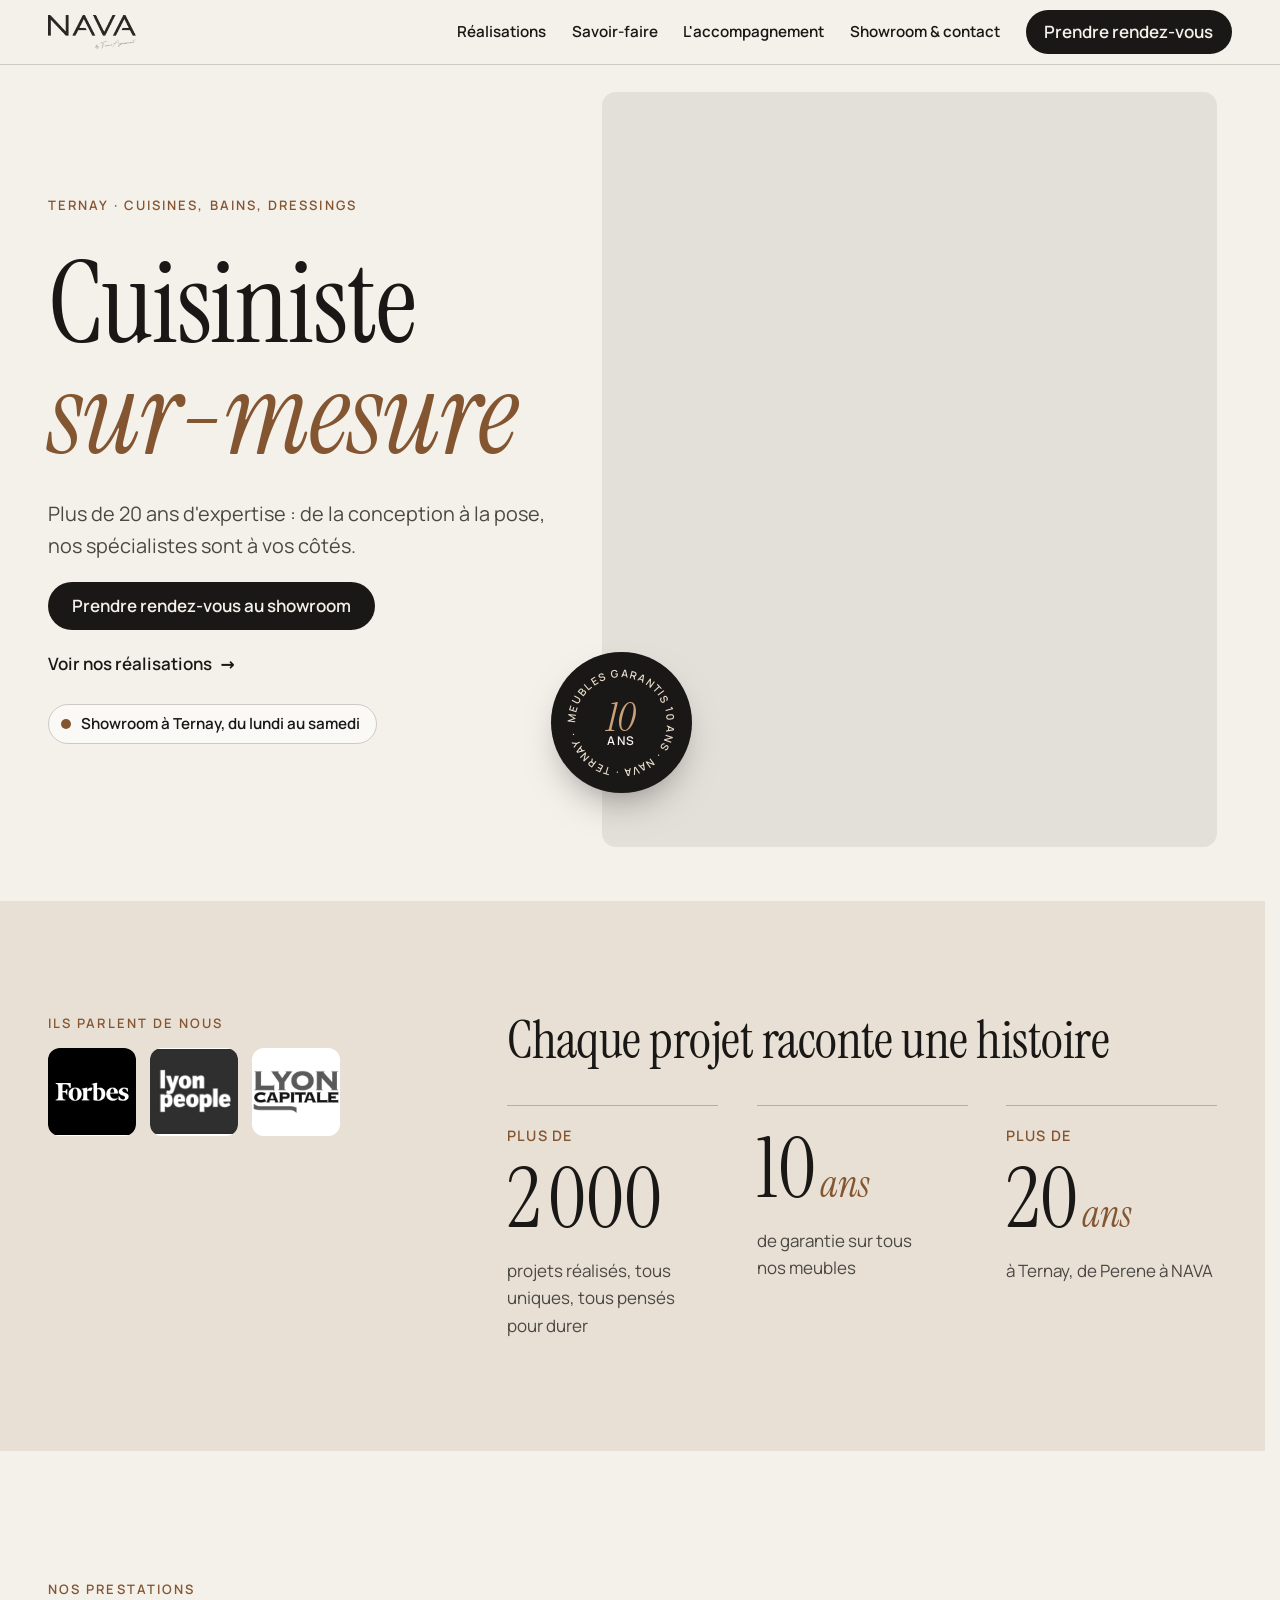
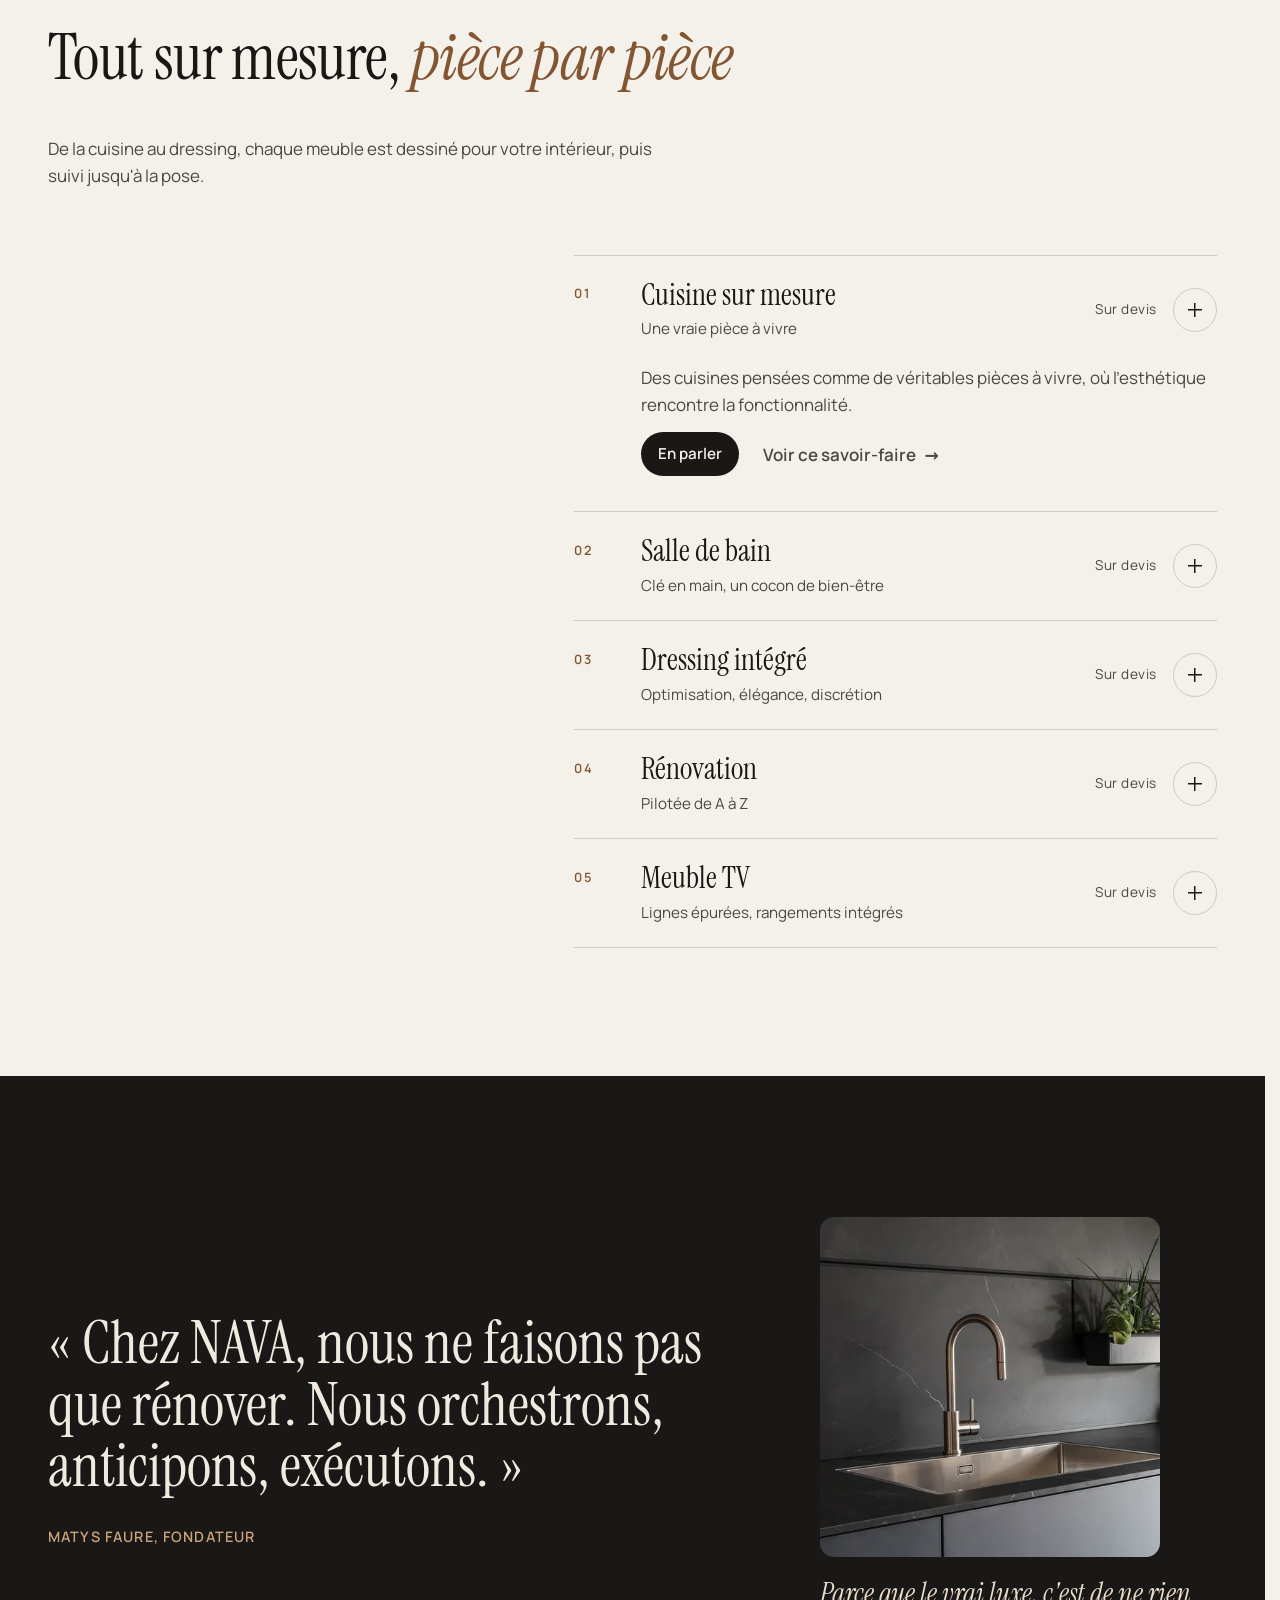
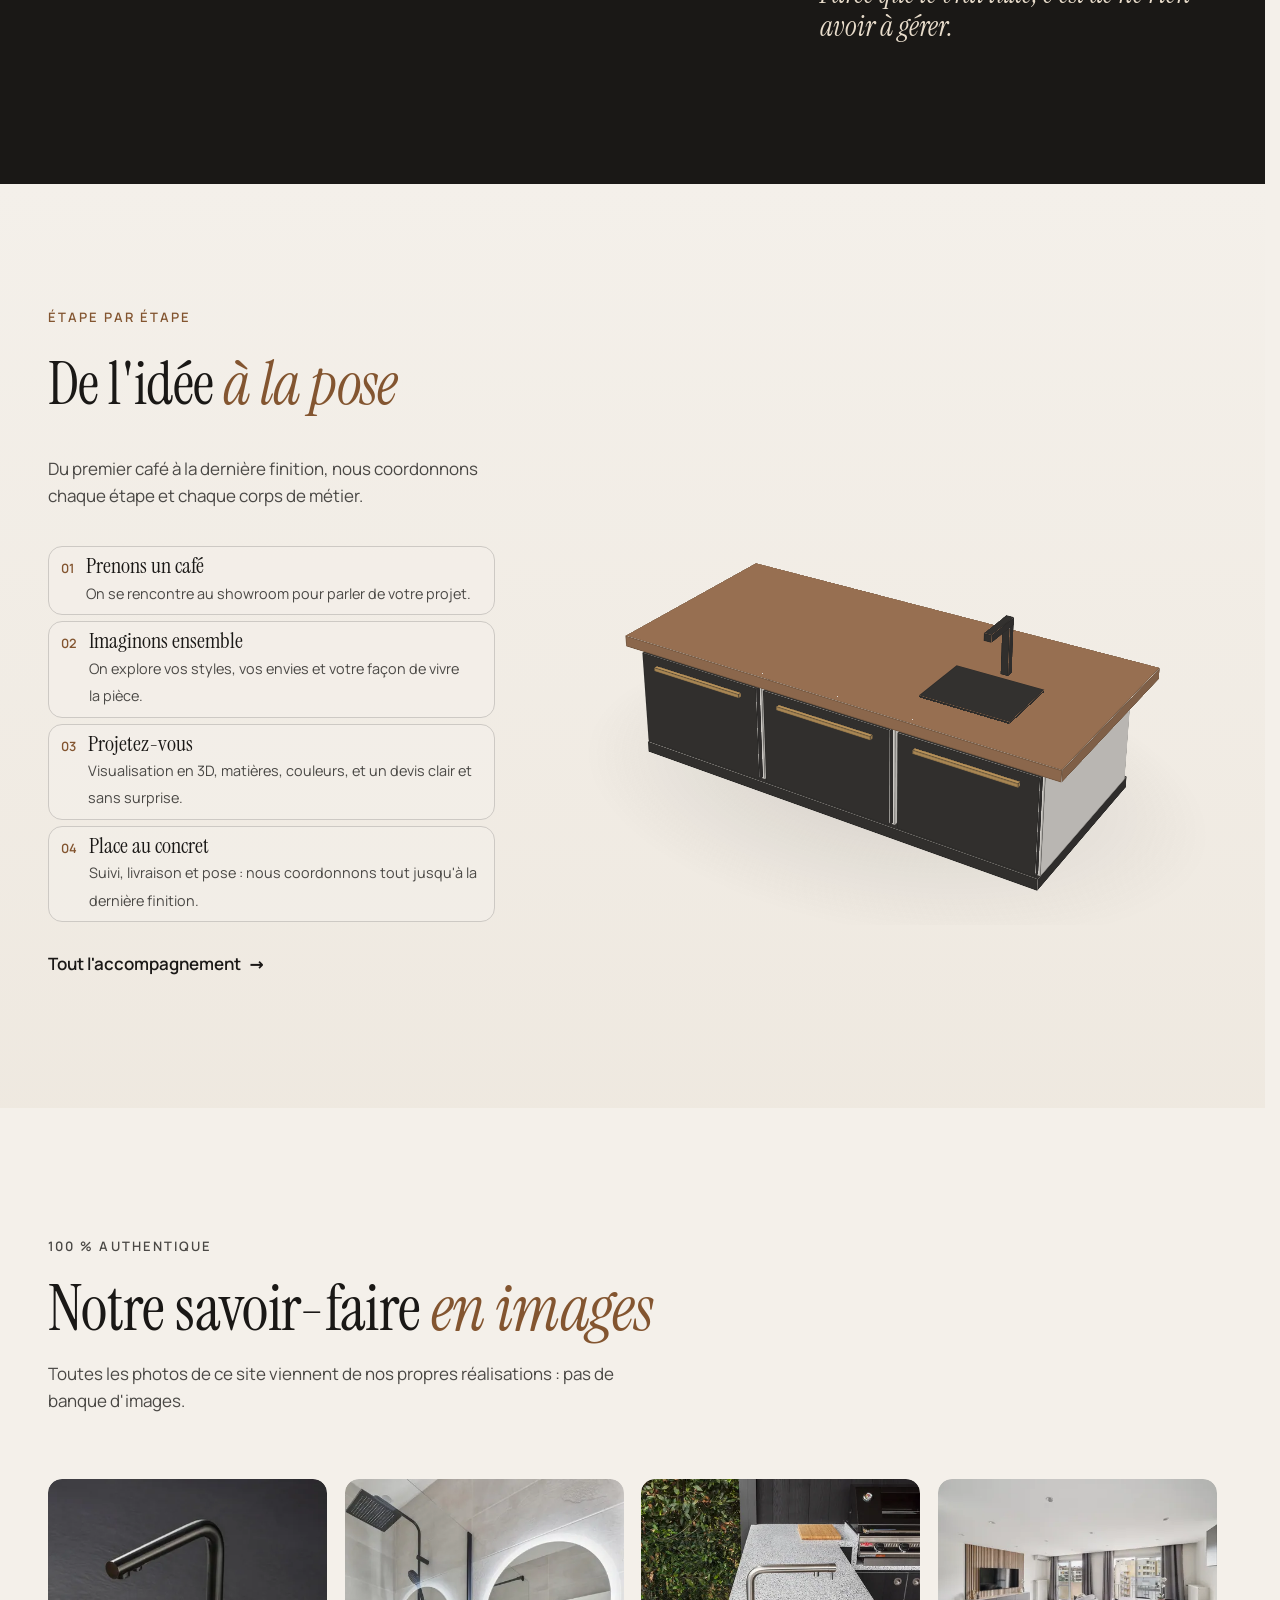
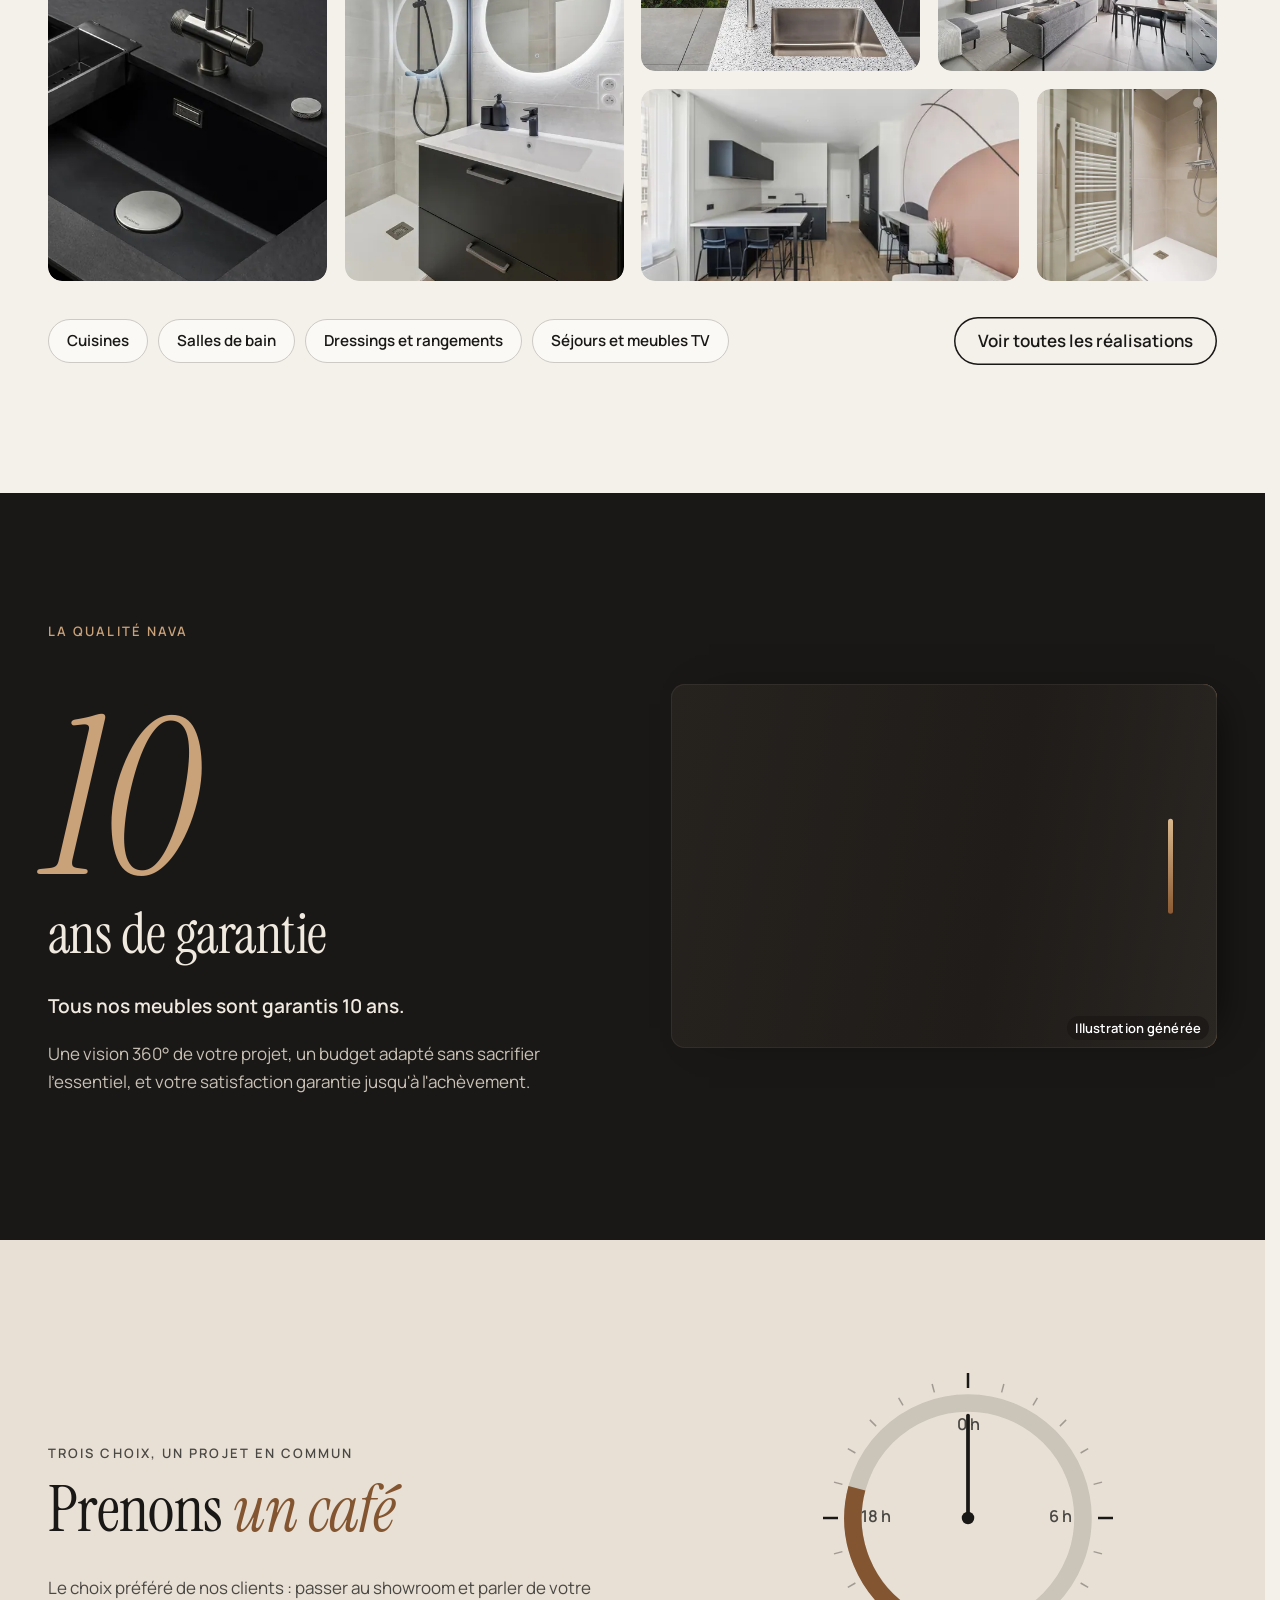
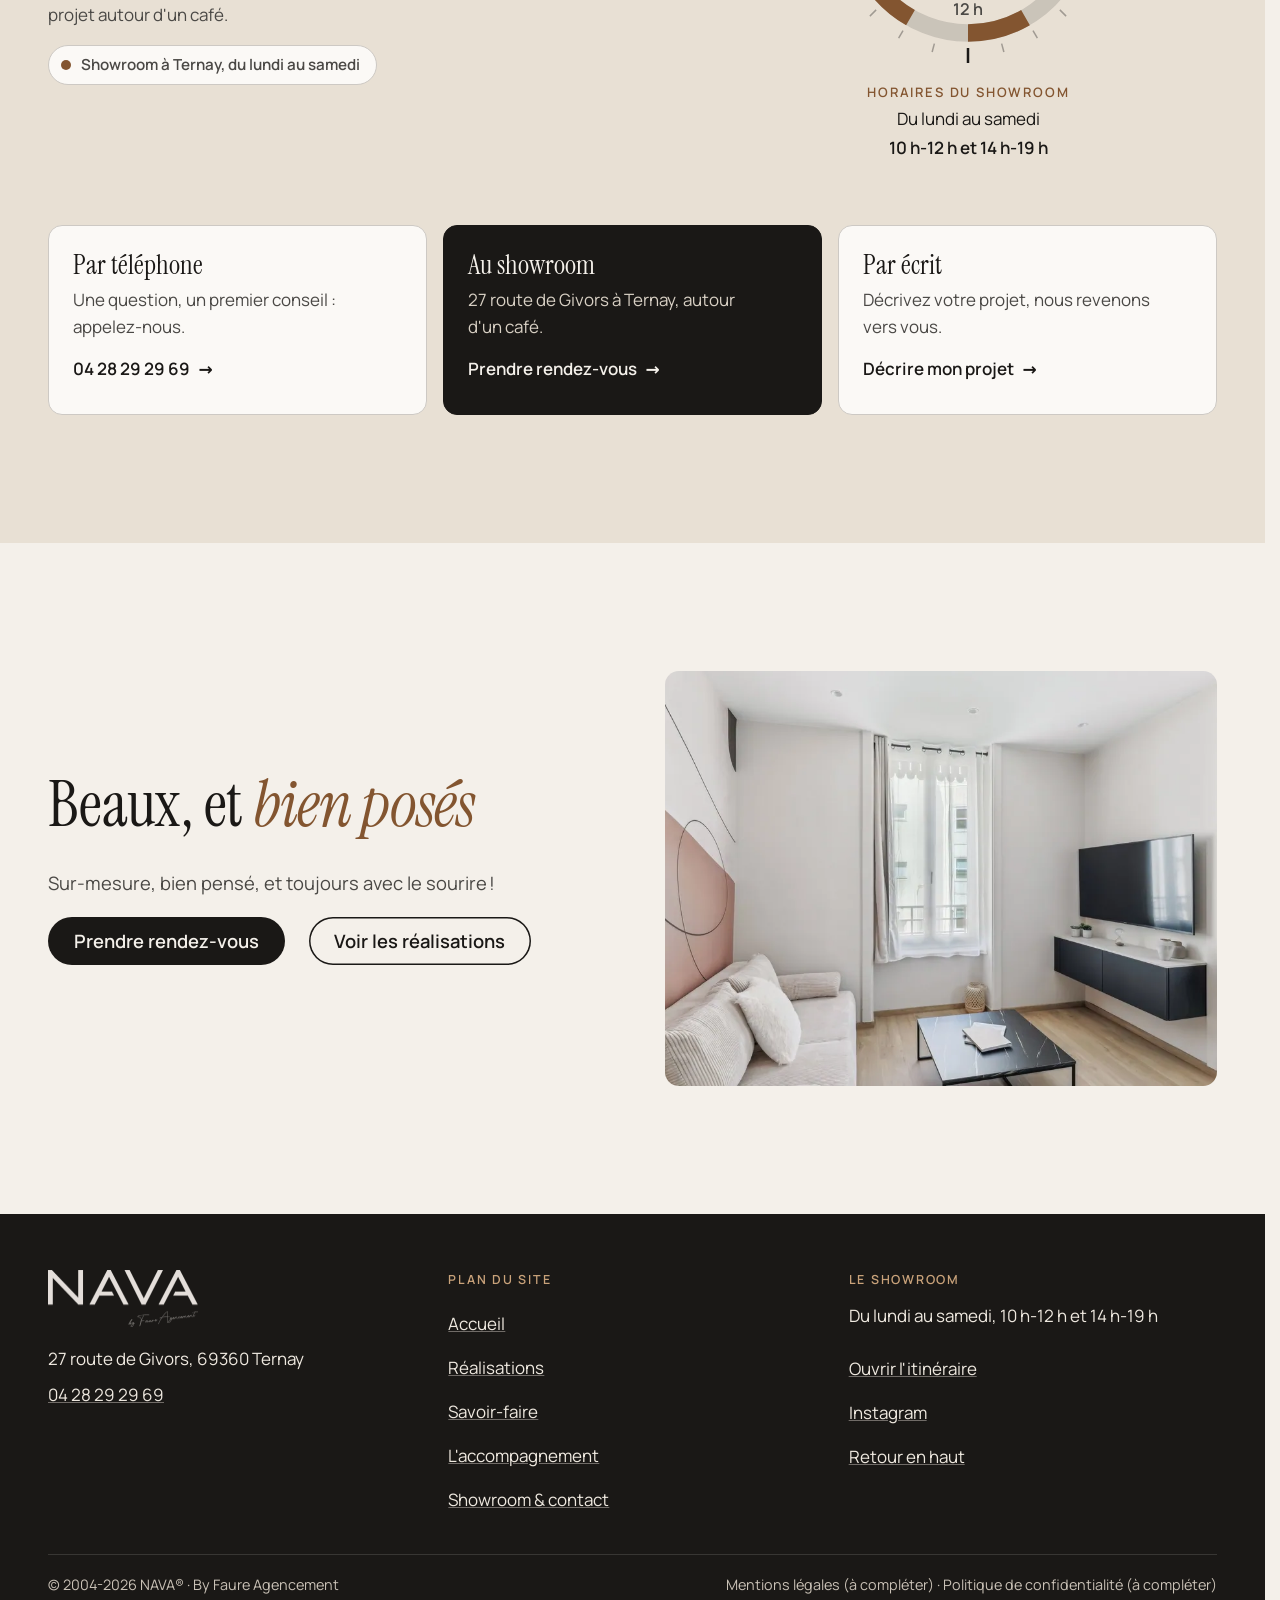
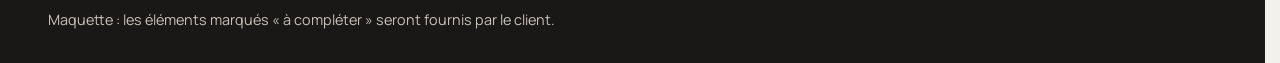
==== index.html @ 79872bce "Maquette NAVA v1" ====
<!doctype html>
<html lang="fr" data-v="1">
<head>
<meta charset="utf-8">
<meta name="viewport" content="width=device-width, initial-scale=1, viewport-fit=cover">
<title>NAVA, cuisiniste sur-mesure à Ternay · By Faure Agencement</title>
<meta name="description" content="Cuisines, salles de bain, dressings, rénovation et meubles TV sur mesure à Ternay, de la conception à la pose. Meubles garantis 10 ans.">
<meta name="robots" content="noindex, nofollow">
<link rel="canonical" href="https://nava-maquette.vercel.app/">
<style>:root{--fond:#F4F0EA;--texte:#1A1816;--voile-fond:#1A1816;--ouverture-fond:#ECE5DA;--menu-fond:#F4F0EA}:root { --entete-h: 72px; --barres-h: 0px; } html { background: var(--fond); color: var(--texte); scrollbar-gutter: stable; } body { margin: 0; background: var(--fond); } html.js:not(.secours):not([data-arrivee="retour"]) [data-anime] { opacity: 0; } html.js:not(.secours):not([data-arrivee="retour"]) [data-anime].vu { opacity: 1; } [data-voile] { position: fixed; inset: 0; z-index: 900; background: var(--voile-fond); transform: translateY(100%); visibility: hidden; pointer-events: none; } html[data-arrivee="voile"]:not(.voile-leve):not(.secours) [data-voile] { transform: none; visibility: visible; } html.secours [data-voile] { visibility: hidden !important; } .ouverture-panneau { position: fixed; inset: 0; z-index: 850; display: none; place-content: center; justify-items: center; background: var(--ouverture-fond, var(--voile-fond)); color: var(--fond); text-align: center; } html.js[data-arrivee="intro"]:not(.secours):not(.intro-finie) .ouverture-panneau { display: grid; } html.defilement-bloque, html.defilement-bloque body, html.js[data-arrivee="intro"]:not(.secours):not(.intro-finie), html.js[data-arrivee="intro"]:not(.secours):not(.intro-finie) body, html[data-arrivee="voile"]:not(.voile-leve):not(.secours), html[data-arrivee="voile"]:not(.voile-leve):not(.secours) body { overflow: hidden; } html.js[data-arrivee="intro"]:not(.secours):not(.intro-finie) { background-color: var(--ouverture-fond, var(--voile-fond)); } html[data-arrivee="voile"]:not(.voile-leve):not(.secours) { background-color: var(--voile-fond); }</style>
<script>(function () {
var d = document.documentElement, ss = null, ls = null;
try { ss = window.sessionStorage; ls = window.localStorage; } catch (e) {}
d.classList.add('js');
var nav = performance.getEntriesByType ? performance.getEntriesByType('navigation')[0] : null;
var type = nav ? nav.type : 'navigate';
var depart = null;
try { depart = JSON.parse(ss.getItem('socle:depart') || 'null'); ss.removeItem('socle:depart'); } catch (e) {}
if (depart && !(Date.now() - depart.t < 15000)) depart = null;
var mode = type === 'back_forward' ? 'retour' : type === 'reload' ? 'intro' : depart ? 'voile' : 'intro';
d.setAttribute('data-arrivee', mode);
if (mode === 'voile' && depart.couleur) d.style.setProperty('--voile-fond', depart.couleur);
if (type === 'reload' && 'scrollRestoration' in history) {
history.scrollRestoration = 'manual';
}
try {
var choisie = ls && ls.getItem('socle:langue');
var langue = (d.lang || '').slice(0, 2);
if (choisie && choisie !== langue && type === 'navigate' && !depart) {
var alt = document.querySelector('link[rel="alternate"][hreflang="' + choisie + '"]');
if (alt) location.replace(new URL(alt.href).pathname + location.search + location.hash);
}
} catch (e) {}
setTimeout(function () { if (!d.classList.contains('demarre')) d.classList.add('secours'); }, 2000);
})();</script>
<link rel="preload" href="/assets/fonts/instrument-serif-latin-400-normal.woff2" as="font" type="font/woff2" crossorigin>
<link rel="preload" href="/assets/fonts/manrope-latin-400-normal.woff2" as="font" type="font/woff2" crossorigin>
<link rel="stylesheet" href="/assets/css/socle.css?v=1">
<link rel="stylesheet" href="/assets/css/modules.css?v=1">
<link rel="stylesheet" href="/assets/css/site.css?v=1">
<link rel="modulepreload" href="/assets/js/site.js?v=1">
<link rel="modulepreload" href="/assets/js/socle/index.js?v=1">
<script src="/assets/vendor/gsap.min.js" defer></script>
<script src="/assets/vendor/ScrollTrigger.min.js" defer></script>
<script src="/assets/vendor/SplitText.min.js" defer></script>
<script type="module" src="/assets/js/site.js?v=1"></script>
<meta name="theme-color" content="#F4F0EA">
<link rel="icon" href="/assets/images/favicon-32.png" type="image/png" sizes="32x32">
<link rel="icon" href="/assets/images/favicon-64.png" type="image/png" sizes="64x64">
<link rel="apple-touch-icon" href="/assets/images/apple-touch-icon.png">
<meta property="og:type" content="website">
<meta property="og:site_name" content="NAVA">
<meta property="og:locale" content="fr_FR">
<meta property="og:title" content="NAVA, cuisiniste sur-mesure à Ternay · By Faure Agencement">
<meta property="og:description" content="Cuisines, salles de bain, dressings, rénovation et meubles TV sur mesure à Ternay, de la conception à la pose. Meubles garantis 10 ans.">
<meta property="og:url" content="https://nava-maquette.vercel.app/">
<meta property="og:image" content="https://nava-maquette.vercel.app/assets/partage/accueil-fr.jpg">
<meta property="og:image:width" content="1200">
<meta property="og:image:height" content="630">
<meta property="og:image:alt" content="NAVA, cuisiniste sur-mesure : cuisine blanche à îlot">
<meta name="twitter:card" content="summary_large_image">
<script type="application/ld+json">{"@context":"https://schema.org","@type":"HomeAndConstructionBusiness","name":"NAVA · By Faure Agencement","url":"https://nava-maquette.vercel.app/","telephone":"+33428292969","address":{"@type":"PostalAddress","streetAddress":"27 route de Givors","postalCode":"69360","addressLocality":"Ternay","addressCountry":"FR"},"openingHoursSpecification":[{"@type":"OpeningHoursSpecification","dayOfWeek":["Monday","Tuesday","Wednesday","Thursday","Friday","Saturday"],"opens":"10:00","closes":"12:00"},{"@type":"OpeningHoursSpecification","dayOfWeek":["Monday","Tuesday","Wednesday","Thursday","Friday","Saturday"],"opens":"14:00","closes":"19:00"}],"sameAs":["https://www.instagram.com/nava_france/"],"description":"Cuisiniste sur-mesure à Ternay : cuisines, salles de bain, dressings, rénovation et meubles TV, de la conception à la pose."}</script>
</head>
<body id="haut">
<div data-voile data-forme="rideau" aria-hidden="true"><span class="voile-poignee voile-poignee--g"></span><span class="voile-poignee voile-poignee--d"></span><div class="voile-contenu"><img src="/assets/images/logo-nava-clair.png" alt="" width="600" height="231"><span data-voile-libelle>Accueil</span></div></div>
<div class="ouverture-panneau" data-ouverture data-gouttiere="#ECE5DA" aria-hidden="true">
  <div class="facades" data-effet="facades"><span class="facade facade--g"></span><span class="facade facade--d"></span><span class="facade facade--g"></span><span class="facade facade--d"></span></div>
  <div class="ouverture-centre">
    <img class="ouverture-logo" src="/assets/images/logo-nava.png" alt="" width="600" height="231" data-ouverture-objet>
    <span class="ouverture-trait"></span>
    <p class="ouverture-ligne">Cuisiniste sur-mesure · Ternay</p>
  </div>
</div>
<a class="evitement" href="#contenu">Aller au contenu</a>
<header data-entete>
  <div class="entete-rangee">
    <a class="entete-logo" href="/" aria-label="NAVA by Faure Agencement, accueil" data-libelle="Accueil" aria-current="page">
      <img src="/assets/images/logo-nava.png" alt="" width="600" height="231">
    </a>
    <nav data-nav aria-label="Navigation principale">
      <ul><li><a href="/realisations" data-libelle="Réalisations">Réalisations</a></li><li><a href="/savoir-faire" data-libelle="Savoir-faire">Savoir-faire</a></li><li><a href="/accompagnement" data-libelle="L&#39;accompagnement">L&#39;accompagnement</a></li><li><a href="/showroom" data-libelle="Showroom &amp; contact">Showroom &amp; contact</a></li></ul>
    </nav>
    <div class="entete-actions">
      <a class="bouton" href="/showroom#rendez-vous" data-libelle="Showroom &amp; contact">Prendre rendez-vous</a>
      <button type="button" data-menu-bouton aria-controls="menu" aria-expanded="false" data-libelle-ouvrir="Menu" data-libelle-fermer="Fermer"><span data-libelle-bouton>Menu</span></button>
      <a class="menu-sansjs" href="#menu" data-menu-lien>Menu</a>
    </div>
  </div>
</header>
<script>/* Avant le premier affichage : rangées de la navigation (même règle que ajusterNav dans assets/js/socle/entete.js)
   et hauteur réelle de l'en-tête, pour que rien ne saute quand le JavaScript du site prend la main. */
(function () {
  var h = document.documentElement, u = document.querySelector('[data-nav] ul'), e = document.querySelector('[data-entete]');
  if (u) {
    var deborde = function () { return u.scrollWidth > u.clientWidth + 1; }, c = deborde();
    if (c && window.matchMedia('(min-width: 900px)').matches) {
      h.classList.add('nav-deux-rangees'); c = deborde();
      if (c) { h.classList.add('nav-deux-lignes'); var a = u.querySelector('a'); c = !a || u.getBoundingClientRect().height > a.getBoundingClientRect().height * 2.5; }
      if (c) h.classList.remove('nav-deux-rangees', 'nav-deux-lignes');
    }
    if (c) h.classList.add('nav-compacte');
  }
  if (e) h.style.setProperty('--entete-h', Math.round(e.getBoundingClientRect().height) + 'px');
})();</script>
<span id="menu-ferme" aria-hidden="true"></span>
<div id="menu" data-menu role="dialog" aria-modal="true" aria-label="Menu">
  <p class="menu-sansjs-fermer"><a href="#menu-ferme">Fermer</a></p>
  <ul><li style="--i:0"><a href="/" class="menu-lien" data-libelle="Accueil" aria-current="page">Accueil</a></li><li style="--i:1"><a href="/realisations" class="menu-lien" data-libelle="Réalisations">Réalisations</a></li><li style="--i:2"><a href="/savoir-faire" class="menu-lien" data-libelle="Savoir-faire">Savoir-faire</a></li><li style="--i:3"><a href="/accompagnement" class="menu-lien" data-libelle="L&#39;accompagnement">L&#39;accompagnement</a></li><li style="--i:4"><a href="/showroom" class="menu-lien" data-libelle="Showroom &amp; contact">Showroom &amp; contact</a></li></ul>
  <p><a class="bouton" href="tel:+33428292969">Appeler 04 28 29 29 69</a></p>
</div>
<main id="contenu" tabindex="-1">
<section class="ouv ouv--accueil" id="debut">
  <div class="ouv-texte">
    <p class="surtitre ouv-sur masque-ecran-tres-bas" data-anime="gsap">Ternay · cuisines, bains, dressings</p>
    <h1 class="ouv-titre" data-anime="gsap"><span class="ligne-masque"><span class="ouv-ligne">Cuisiniste</span></span><span class="ligne-masque"><span class="ouv-ligne"><em>sur-mesure</em></span></span></h1>
    <p class="ouv-intro masque-ecran-tres-bas" data-anime="gsap">Plus de 20 ans d&#39;expertise : de la conception à la pose, nos spécialistes sont à vos côtés.</p>
    <p class="actions ouv-actions" data-anime="gsap">
      <a href="/showroom#rendez-vous" class="bouton" data-libelle="Showroom &amp; contact" data-action-principale data-survol="magnetique">Prendre rendez-vous au showroom</a>
      <a href="/realisations" class="lien-fleche" data-libelle="Réalisations">Voir nos réalisations</a>
    </p>
    <div class="ouv-statut" data-anime="gsap"><p class="statut" data-info-cle data-statut><i aria-hidden="true"></i><span data-statut-texte>Showroom à Ternay, du lundi au samedi</span></p></div>
  </div>
  <div class="ouv-visuel">
    <figure class="media ouv-media" data-fx="parallaxe" data-fx-force="8" style="--cadrage:58% 55%;--cadrage-mobile:58% 55%">
  <picture><source media="(max-width: 760px) and (orientation: portrait)" srcset="/assets/images/cuisine-ilot-blanc-mobile-640.webp 640w, /assets/images/cuisine-ilot-blanc-mobile-1080.webp 1080w" sizes="(max-width: 760px) 100vw, 58vw">
    <img src="/assets/images/cuisine-ilot-blanc-1280.webp" srcset="/assets/images/cuisine-ilot-blanc-640.webp 640w, /assets/images/cuisine-ilot-blanc-1280.webp 1280w, /assets/images/cuisine-ilot-blanc-1920.webp 1920w" sizes="(max-width: 760px) 100vw, 58vw" alt="Cuisine blanche à îlot, plan en bois foncé et crédence assortie" width="1280" height="720" fetchpriority="high" loading="eager" decoding="async">
  </picture>
</figure>
    <p class="sceau" data-iris-centre="disque" data-effet="sceau">
      <span class="visuellement-cache">Tous nos meubles sont garantis 10 ans.</span>
      <svg class="sceau-anneau" viewBox="0 0 200 200" aria-hidden="true" focusable="false" data-superpose><defs><path id="sceau-cercle" d="M100 100 m-74 0 a74 74 0 1 1 148 0 a74 74 0 1 1 -148 0"/></defs><text><textPath href="#sceau-cercle" textLength="452" lengthAdjust="spacing">Meubles garantis 10 ans · NAVA · Ternay ·</textPath></text></svg>
      <span class="sceau-centre" aria-hidden="true" data-superpose><strong data-superpose>10</strong><span data-superpose>ans</span></span>
    </p>
  </div>
</section>
<section class="reperes" id="reperes">
  <div class="conteneur reperes-grille">
    <div class="presse">
      <p class="surtitre">Ils parlent de nous</p>
      <ul class="presse-logos" data-anime="cascade">
        <li><figure class="media presse-logo" style="--cadrage:50% 50%">
  <picture>
    <img src="/assets/images/presse-forbes-480.webp" srcset="/assets/images/presse-forbes-240.webp 240w, /assets/images/presse-forbes-480.webp 480w" sizes="96px" alt="Forbes" width="480" height="476" loading="lazy" decoding="async">
  </picture>
</figure></li>
        <li><figure class="media presse-logo" style="--cadrage:50% 50%">
  <picture>
    <img src="/assets/images/presse-lyon-people-200.webp" srcset="/assets/images/presse-lyon-people-200.webp 200w" sizes="96px" alt="Lyon People" width="200" height="193" loading="lazy" decoding="async">
  </picture>
</figure></li>
        <li><figure class="media presse-logo" style="--cadrage:50% 50%">
  <picture>
    <img src="/assets/images/presse-lyon-capitale-480.webp" srcset="/assets/images/presse-lyon-capitale-240.webp 240w, /assets/images/presse-lyon-capitale-480.webp 480w" sizes="96px" alt="Lyon Capitale" width="480" height="480" loading="lazy" decoding="async">
  </picture>
</figure></li>
      </ul>
    </div>
    <div class="chiffres-bloc">
      <h2 class="chiffres-titre" data-anime="lignes">Chaque projet raconte une histoire</h2>
      <ul class="chiffres-liste" data-anime="cascade"><li>
        <p class="chiffre"><span class="chiffre-avant">plus de</span><strong data-compteur="2000">2 000</strong></p>
        <p class="chiffre-texte">projets réalisés, tous uniques, tous pensés pour durer</p></li><li>
        <p class="chiffre"><strong data-compteur="10">10</strong><span class="chiffre-apres">ans</span></p>
        <p class="chiffre-texte">de garantie sur tous nos meubles</p></li><li>
        <p class="chiffre"><span class="chiffre-avant">plus de</span><strong data-compteur="20">20</strong><span class="chiffre-apres">ans</span></p>
        <p class="chiffre-texte">à Ternay, de Perene à NAVA</p></li></ul>
    </div>
  </div>
</section>
<section class="ofr" id="prestations" data-module="offre-a-tiroirs" aria-labelledby="ofr-titre">
  <div class="conteneur">
    <div class="ofr__tete">
      <p class="surtitre">Nos prestations</p>
      <h2 class="ofr__h2" id="ofr-titre" data-anime="lignes">Tout sur mesure, <em>pièce par pièce</em></h2>
      <p class="ofr__intro" data-anime>De la cuisine au dressing, chaque meuble est dessiné pour votre intérieur, puis suivi jusqu&#39;à la pose.</p>
    </div>
    <div class="ofr__corps">
      <ol class="ofr__tiroirs" data-effet="tiroirs"><li class="ofr__tiroir" id="cuisine" data-sujet="cuisine">
        <h3 class="ofr__titre"><button type="button" class="ofr__poignee"><span class="ofr__num">01</span><span class="ofr__nom">Cuisine sur mesure</span><span class="ofr__resume">Une vraie pièce à vivre</span><span class="ofr__prix">Sur devis</span></button></h3>
        <div class="ofr__contenu"><div class="ofr__interieur">
          <figure class="media ofr__image" style="--cadrage:50% 50%">
  <picture><source media="(max-width: 760px) and (orientation: portrait)" srcset="/assets/images/cuisine-noire-arche-mobile-640.webp 640w, /assets/images/cuisine-noire-arche-mobile-1080.webp 1080w" sizes="(max-width: 960px) 90vw, 40vw">
    <img src="/assets/images/cuisine-noire-arche-1280.webp" srcset="/assets/images/cuisine-noire-arche-640.webp 640w, /assets/images/cuisine-noire-arche-1280.webp 1280w, /assets/images/cuisine-noire-arche-1920.webp 1920w" sizes="(max-width: 960px) 90vw, 40vw" alt="Cuisine noir mat, colonne four et coin repas" width="1280" height="720" loading="lazy" decoding="async">
  </picture>
</figure>
          <p>Des cuisines pensées comme de véritables pièces à vivre, où l&#39;esthétique rencontre la fonctionnalité.</p>
          <p class="actions"><a href="/showroom?projet=cuisine#rendez-vous" class="bouton bouton--petit" data-libelle="Showroom &amp; contact">En parler</a><a href="/savoir-faire#cuisine" class="lien-fleche" data-libelle="Savoir-faire">Voir ce savoir-faire</a></p>
        </div></div>
      </li><li class="ofr__tiroir" id="salle-de-bain" data-sujet="salle-de-bain">
        <h3 class="ofr__titre"><button type="button" class="ofr__poignee"><span class="ofr__num">02</span><span class="ofr__nom">Salle de bain</span><span class="ofr__resume">Clé en main, un cocon de bien-être</span><span class="ofr__prix">Sur devis</span></button></h3>
        <div class="ofr__contenu"><div class="ofr__interieur">
          <figure class="media ofr__image" style="--cadrage:50% 50%">
  <picture>
    <img src="/assets/images/bain-vasque-noire-1600.webp" srcset="/assets/images/bain-vasque-noire-480.webp 480w, /assets/images/bain-vasque-noire-960.webp 960w, /assets/images/bain-vasque-noire-1600.webp 1600w" sizes="(max-width: 960px) 90vw, 40vw" alt="Vasque noire, miroir rond lumineux et douche" width="1600" height="1066" loading="lazy" decoding="async">
  </picture>
</figure>
          <p>Des espaces de détente aux finitions soignées et aux matériaux de qualité : chaque salle de bain devient un cocon de bien-être, livré clé en main.</p>
          <p class="actions"><a href="/showroom?projet=salle-de-bain#rendez-vous" class="bouton bouton--petit" data-libelle="Showroom &amp; contact">En parler</a><a href="/savoir-faire#salle-de-bain" class="lien-fleche" data-libelle="Savoir-faire">Voir ce savoir-faire</a></p>
        </div></div>
      </li><li class="ofr__tiroir" id="dressing" data-sujet="dressing">
        <h3 class="ofr__titre"><button type="button" class="ofr__poignee"><span class="ofr__num">03</span><span class="ofr__nom">Dressing intégré</span><span class="ofr__resume">Optimisation, élégance, discrétion</span><span class="ofr__prix">Sur devis</span></button></h3>
        <div class="ofr__contenu"><div class="ofr__interieur">
          <figure class="media ofr__image" style="--cadrage:50% 50%">
  <picture>
    <img src="/assets/images/dressing-chambre-1600.webp" srcset="/assets/images/dressing-chambre-480.webp 480w, /assets/images/dressing-chambre-960.webp 960w, /assets/images/dressing-chambre-1600.webp 1600w" sizes="(max-width: 960px) 90vw, 40vw" alt="Chambre avec dressing intégré blanc du sol au plafond" width="1600" height="1066" loading="lazy" decoding="async">
  </picture>
</figure>
          <p>Des dressings qui s&#39;intègrent harmonieusement à votre espace, tout en simplifiant votre quotidien : aménagements discrets et optimisés.</p>
          <p class="actions"><a href="/showroom?projet=dressing#rendez-vous" class="bouton bouton--petit" data-libelle="Showroom &amp; contact">En parler</a><a href="/savoir-faire#dressing" class="lien-fleche" data-libelle="Savoir-faire">Voir ce savoir-faire</a></p>
        </div></div>
      </li><li class="ofr__tiroir" id="renovation" data-sujet="renovation">
        <h3 class="ofr__titre"><button type="button" class="ofr__poignee"><span class="ofr__num">04</span><span class="ofr__nom">Rénovation</span><span class="ofr__resume">Pilotée de A à Z</span><span class="ofr__prix">Sur devis</span></button></h3>
        <div class="ofr__contenu"><div class="ofr__interieur">
          <figure class="media ofr__image" style="--cadrage:50% 50%">
  <picture>
    <img src="/assets/images/sejour-beton-1600.webp" srcset="/assets/images/sejour-beton-480.webp 480w, /assets/images/sejour-beton-960.webp 960w, /assets/images/sejour-beton-1600.webp 1600w" sizes="(max-width: 960px) 90vw, 40vw" alt="Séjour lumineux, mur effet béton et cuisine en fond" width="1600" height="1066" loading="lazy" decoding="async">
  </picture>
</figure>
          <p>Un pilotage complet de A à Z : nous coordonnons tous les corps de métier et vous livrons un intérieur clé en main.</p>
          <p class="actions"><a href="/showroom?projet=renovation#rendez-vous" class="bouton bouton--petit" data-libelle="Showroom &amp; contact">En parler</a><a href="/savoir-faire#renovation" class="lien-fleche" data-libelle="Savoir-faire">Voir ce savoir-faire</a></p>
        </div></div>
      </li><li class="ofr__tiroir" id="meuble-tv" data-sujet="meuble-tv">
        <h3 class="ofr__titre"><button type="button" class="ofr__poignee"><span class="ofr__num">05</span><span class="ofr__nom">Meuble TV</span><span class="ofr__resume">Lignes épurées, rangements intégrés</span><span class="ofr__prix">Sur devis</span></button></h3>
        <div class="ofr__contenu"><div class="ofr__interieur">
          <figure class="media ofr__image" style="--cadrage:50% 50%">
  <picture>
    <img src="/assets/images/meuble-tv-beton-1600.webp" srcset="/assets/images/meuble-tv-beton-480.webp 480w, /assets/images/meuble-tv-beton-960.webp 960w, /assets/images/meuble-tv-beton-1600.webp 1600w" sizes="(max-width: 960px) 90vw, 40vw" alt="Long meuble TV noir sous un mur effet béton" width="1600" height="1067" loading="lazy" decoding="async">
  </picture>
</figure>
          <p>Un meuble TV conçu pour s&#39;adapter parfaitement à votre intérieur : lignes épurées, rangements intégrés, finitions haut de gamme.</p>
          <p class="actions"><a href="/showroom?projet=meuble-tv#rendez-vous" class="bouton bouton--petit" data-libelle="Showroom &amp; contact">En parler</a><a href="/savoir-faire#meuble-tv" class="lien-fleche" data-libelle="Savoir-faire">Voir ce savoir-faire</a></p>
        </div></div>
      </li></ol>
    </div>
  </div>
</section>
<section class="citation sombre" id="citation">
  <div class="conteneur citation-grille">
    <blockquote class="citation-bloc">
      <p class="citation-texte" data-anime="mots">«&nbsp;Chez NAVA, nous ne faisons pas que rénover. Nous orchestrons, anticipons, exécutons.&nbsp;»</p>
      <footer class="citation-auteur" data-anime>Matys Faure, fondateur</footer>
    </blockquote>
    <div class="citation-cote">
      <figure class="media citation-media" data-fx="parallaxe" data-fx-force="12" style="--cadrage:50% 50%">
  <picture>
    <img src="/assets/images/evier-inox-1600.webp" srcset="/assets/images/evier-inox-480.webp 480w, /assets/images/evier-inox-960.webp 960w, /assets/images/evier-inox-1600.webp 1600w" sizes="(max-width: 760px) 90vw, 32vw" alt="Évier inox sous plan sombre, robinet bronze et plantes" width="1600" height="1600" loading="lazy" decoding="async">
  </picture>
</figure>
      <p class="citation-suite" data-anime>Parce que le vrai luxe, c&#39;est de ne rien avoir à gérer.</p>
    </div>
  </div>
</section>
<section class="o3d" id="methode" data-scene aria-labelledby="o3d-titre">
  <div class="o3d__cadre conteneur">
    <div class="o3d__texte">
      <p class="surtitre">Étape par étape</p>
      <h2 class="o3d__titre" id="o3d-titre" data-anime="lignes">De l&#39;idée <em>à la pose</em></h2>
      <p class="o3d__intro">Du premier café à la dernière finition, nous coordonnons chaque étape et chaque corps de métier.</p>
    </div>
    <div class="o3d__scene" data-grille="manipuler" tabindex="0" role="region" aria-label="Îlot de cuisine en 3D qui se monte à mesure des étapes : flèches gauche et droite pour le faire tourner" data-effet="ilot-3d" data-visuel>
      <div class="o3d__objet" aria-hidden="true"><div class="o3d__sol"></div><div class="o3d__piece" data-de="-0.1" data-a="0.08" style="--o3d-chute:-120px"><div class="o3d__boite" style="--l:440px;--p:196px;--h:12px;--o3d-teinte: color-mix(in oklab, var(--texte) 86%, var(--fond))"><i class="o3d__f o3d__f--av"></i><i class="o3d__f o3d__f--ar"></i><i class="o3d__f o3d__f--g"></i><i class="o3d__f o3d__f--d"></i><i class="o3d__f o3d__f--haut"></i></div></div><div class="o3d__piece" data-de="0.16" data-a="0.3"><div class="o3d__boite" style="--l:144px;--p:186px;--h:104px;--y:12px;--x:-148px;--o3d-teinte: color-mix(in oklab, var(--fond) 92%, var(--texte))"><i class="o3d__f o3d__f--av"></i><i class="o3d__f o3d__f--ar"></i><i class="o3d__f o3d__f--g"></i><i class="o3d__f o3d__f--d"></i><i class="o3d__f o3d__f--haut"></i></div></div><div class="o3d__piece" data-de="0.21000000000000002" data-a="0.35"><div class="o3d__boite" style="--l:144px;--p:186px;--h:104px;--y:12px;--x:0px;--o3d-teinte: color-mix(in oklab, var(--fond) 92%, var(--texte))"><i class="o3d__f o3d__f--av"></i><i class="o3d__f o3d__f--ar"></i><i class="o3d__f o3d__f--g"></i><i class="o3d__f o3d__f--d"></i><i class="o3d__f o3d__f--haut"></i></div></div><div class="o3d__piece" data-de="0.26" data-a="0.4"><div class="o3d__boite" style="--l:144px;--p:186px;--h:104px;--y:12px;--x:148px;--o3d-teinte: color-mix(in oklab, var(--fond) 92%, var(--texte))"><i class="o3d__f o3d__f--av"></i><i class="o3d__f o3d__f--ar"></i><i class="o3d__f o3d__f--g"></i><i class="o3d__f o3d__f--d"></i><i class="o3d__f o3d__f--haut"></i></div></div><div class="o3d__piece" data-de="0.4" data-a="0.52" style="--o3d-chute:-220px"><div class="o3d__boite" style="--l:476px;--p:216px;--h:12px;--y:116px;--z:-8px;--o3d-teinte: color-mix(in oklab, var(--chene) 82%, var(--fond))"><i class="o3d__f o3d__f--av"></i><i class="o3d__f o3d__f--ar"></i><i class="o3d__f o3d__f--g"></i><i class="o3d__f o3d__f--d"></i><i class="o3d__f o3d__f--haut"></i></div></div><div class="o3d__piece" data-de="0.48" data-a="0.6" style="--o3d-chute:-160px;--o3d-vrille:40deg"><div class="o3d__boite" style="--l:140px;--p:6px;--h:100px;--y:14px;--z:96px;--x:-148px;--o3d-teinte: color-mix(in oklab, var(--texte) 86%, var(--fond))"><i class="o3d__f o3d__f--av"></i><i class="o3d__f o3d__f--ar"></i><i class="o3d__f o3d__f--g"></i><i class="o3d__f o3d__f--d"></i><i class="o3d__f o3d__f--haut"></i></div></div><div class="o3d__piece" data-de="0.52" data-a="0.64" style="--o3d-chute:-160px;--o3d-vrille:40deg"><div class="o3d__boite" style="--l:140px;--p:6px;--h:100px;--y:14px;--z:96px;--x:0px;--o3d-teinte: color-mix(in oklab, var(--texte) 86%, var(--fond))"><i class="o3d__f o3d__f--av"></i><i class="o3d__f o3d__f--ar"></i><i class="o3d__f o3d__f--g"></i><i class="o3d__f o3d__f--d"></i><i class="o3d__f o3d__f--haut"></i></div></div><div class="o3d__piece" data-de="0.5599999999999999" data-a="0.6799999999999999" style="--o3d-chute:-160px;--o3d-vrille:40deg"><div class="o3d__boite" style="--l:140px;--p:6px;--h:100px;--y:14px;--z:96px;--x:148px;--o3d-teinte: color-mix(in oklab, var(--texte) 86%, var(--fond))"><i class="o3d__f o3d__f--av"></i><i class="o3d__f o3d__f--ar"></i><i class="o3d__f o3d__f--g"></i><i class="o3d__f o3d__f--d"></i><i class="o3d__f o3d__f--haut"></i></div></div><div class="o3d__piece" data-de="0.7" data-a="0.78" style="--o3d-chute:-90px"><div class="o3d__boite" style="--l:104px;--p:4px;--h:4px;--y:100px;--z:101px;--x:-148px;--o3d-teinte: #b8925a"><i class="o3d__f o3d__f--av"></i><i class="o3d__f o3d__f--ar"></i><i class="o3d__f o3d__f--g"></i><i class="o3d__f o3d__f--d"></i><i class="o3d__f o3d__f--haut"></i></div></div><div class="o3d__piece" data-de="0.73" data-a="0.81" style="--o3d-chute:-90px"><div class="o3d__boite" style="--l:104px;--p:4px;--h:4px;--y:100px;--z:101px;--x:0px;--o3d-teinte: #b8925a"><i class="o3d__f o3d__f--av"></i><i class="o3d__f o3d__f--ar"></i><i class="o3d__f o3d__f--g"></i><i class="o3d__f o3d__f--d"></i><i class="o3d__f o3d__f--haut"></i></div></div><div class="o3d__piece" data-de="0.76" data-a="0.8400000000000001" style="--o3d-chute:-90px"><div class="o3d__boite" style="--l:104px;--p:4px;--h:4px;--y:100px;--z:101px;--x:148px;--o3d-teinte: #b8925a"><i class="o3d__f o3d__f--av"></i><i class="o3d__f o3d__f--ar"></i><i class="o3d__f o3d__f--g"></i><i class="o3d__f o3d__f--d"></i><i class="o3d__f o3d__f--haut"></i></div></div><div class="o3d__piece" data-de="0.76" data-a="0.86" style="--o3d-chute:-140px"><div class="o3d__boite" style="--l:92px;--p:70px;--h:3px;--y:127px;--x:120px;--z:20px;--o3d-teinte: color-mix(in oklab, var(--texte) 86%, var(--fond))"><i class="o3d__f o3d__f--av"></i><i class="o3d__f o3d__f--ar"></i><i class="o3d__f o3d__f--g"></i><i class="o3d__f o3d__f--d"></i><i class="o3d__f o3d__f--haut"></i></div><div class="o3d__boite" style="--l:8px;--p:8px;--h:58px;--y:128px;--x:120px;--z:-28px;--o3d-teinte: color-mix(in oklab, var(--texte) 86%, var(--fond))"><i class="o3d__f o3d__f--av"></i><i class="o3d__f o3d__f--ar"></i><i class="o3d__f o3d__f--g"></i><i class="o3d__f o3d__f--d"></i><i class="o3d__f o3d__f--haut"></i></div><div class="o3d__boite" style="--l:8px;--p:44px;--h:8px;--y:178px;--x:120px;--z:-10px;--o3d-teinte: color-mix(in oklab, var(--texte) 86%, var(--fond))"><i class="o3d__f o3d__f--av"></i><i class="o3d__f o3d__f--ar"></i><i class="o3d__f o3d__f--g"></i><i class="o3d__f o3d__f--d"></i><i class="o3d__f o3d__f--haut"></i></div></div><div class="o3d__piece" data-de="0.84" data-a="0.94" style="--o3d-chute:-200px;--o3d-vrille:90deg"><div class="o3d__boite" style="--l:8px;--p:8px;--h:74px;--x:-120px;--z:-150px;--o3d-teinte: color-mix(in oklab, var(--texte) 86%, var(--fond))"><i class="o3d__f o3d__f--av"></i><i class="o3d__f o3d__f--ar"></i><i class="o3d__f o3d__f--g"></i><i class="o3d__f o3d__f--d"></i><i class="o3d__f o3d__f--haut"></i></div><div class="o3d__boite" style="--l:48px;--p:48px;--h:8px;--y:74px;--x:-120px;--z:-150px;--o3d-teinte: color-mix(in oklab, var(--chene) 82%, var(--fond))"><i class="o3d__f o3d__f--av"></i><i class="o3d__f o3d__f--ar"></i><i class="o3d__f o3d__f--g"></i><i class="o3d__f o3d__f--d"></i><i class="o3d__f o3d__f--haut"></i></div></div><div class="o3d__piece" data-de="0.89" data-a="0.98" style="--o3d-chute:-200px;--o3d-vrille:90deg"><div class="o3d__boite" style="--l:8px;--p:8px;--h:74px;--x:-20px;--z:-150px;--o3d-teinte: color-mix(in oklab, var(--texte) 86%, var(--fond))"><i class="o3d__f o3d__f--av"></i><i class="o3d__f o3d__f--ar"></i><i class="o3d__f o3d__f--g"></i><i class="o3d__f o3d__f--d"></i><i class="o3d__f o3d__f--haut"></i></div><div class="o3d__boite" style="--l:48px;--p:48px;--h:8px;--y:74px;--x:-20px;--z:-150px;--o3d-teinte: color-mix(in oklab, var(--chene) 82%, var(--fond))"><i class="o3d__f o3d__f--av"></i><i class="o3d__f o3d__f--ar"></i><i class="o3d__f o3d__f--g"></i><i class="o3d__f o3d__f--d"></i><i class="o3d__f o3d__f--haut"></i></div></div></div>
      <p class="o3d__indice" aria-hidden="true">Faites tourner l&#39;îlot</p>
    </div>
    <ol class="o3d__etapes"><li data-de="0"><div><strong>Prenons un café</strong><span>On se rencontre au showroom pour parler de votre projet.</span></div></li><li data-de="0.2"><div><strong>Imaginons ensemble</strong><span>On explore vos styles, vos envies et votre façon de vivre la pièce.</span></div></li><li data-de="0.42"><div><strong>Projetez-vous</strong><span>Visualisation en 3D, matières, couleurs, et un devis clair et sans surprise.</span></div></li><li data-de="0.72"><div><strong>Place au concret</strong><span>Suivi, livraison et pose : nous coordonnons tout jusqu&#39;à la dernière finition.</span></div></li></ol>
    <p class="o3d__lien"><a href="/accompagnement" class="lien-fleche" data-libelle="L&#39;accompagnement">Tout l&#39;accompagnement</a></p>
  </div>
</section>
<section class="mosaique-section" id="realisations">
  <div class="conteneur">
    <div class="section-tete">
      <p class="surtitre">100 % authentique</p>
      <h2 data-anime="lignes">Notre savoir-faire <em>en images</em></h2>
      <p data-anime>Toutes les photos de ce site viennent de nos propres réalisations : pas de banque d&#39;images.</p>
    </div>
    <ul class="mosaique" data-effet="mosaique"><li class="mosaique-tuile mosaique-tuile--1">
      <a href="/realisations#r-evier-noir" data-libelle="Réalisations" aria-label="Évier noir intégré"><figure class="media mosaique-media" style="--cadrage:50% 50%">
  <picture>
    <img src="/assets/images/evier-noir-960.webp" srcset="/assets/images/evier-noir-480.webp 480w, /assets/images/evier-noir-960.webp 960w" sizes="(max-width: 760px) 50vw, 30vw" alt="Évier noir intégré et robinet noir sur un plan sombre" width="960" height="1280" loading="lazy" decoding="async">
  </picture>
</figure><span class="mosaique-legende" aria-hidden="true">Évier noir intégré</span></a>
    </li><li class="mosaique-tuile mosaique-tuile--2">
      <a href="/realisations#r-bain-miroir-rond" data-libelle="Réalisations" aria-label="Miroir rond rétroéclairé"><figure class="media mosaique-media" style="--cadrage:50% 50%">
  <picture>
    <img src="/assets/images/bain-miroir-rond-1600.webp" srcset="/assets/images/bain-miroir-rond-480.webp 480w, /assets/images/bain-miroir-rond-960.webp 960w, /assets/images/bain-miroir-rond-1600.webp 1600w" sizes="(max-width: 760px) 50vw, 30vw" alt="Salle de bain, miroir rond rétroéclairé et meuble vasque noir" width="1600" height="2401" loading="lazy" decoding="async">
  </picture>
</figure><span class="mosaique-legende" aria-hidden="true">Miroir rond rétroéclairé</span></a>
    </li><li class="mosaique-tuile mosaique-tuile--3">
      <a href="/realisations#r-plan-terrazzo" data-libelle="Réalisations" aria-label="Plan en terrazzo"><figure class="media mosaique-media" style="--cadrage:50% 50%">
  <picture>
    <img src="/assets/images/plan-terrazzo-1600.webp" srcset="/assets/images/plan-terrazzo-480.webp 480w, /assets/images/plan-terrazzo-960.webp 960w, /assets/images/plan-terrazzo-1600.webp 1600w" sizes="(max-width: 760px) 50vw, 30vw" alt="Plan de travail en terrazzo, évier inox et mur végétal" width="1600" height="1600" loading="lazy" decoding="async">
  </picture>
</figure><span class="mosaique-legende" aria-hidden="true">Plan en terrazzo</span></a>
    </li><li class="mosaique-tuile mosaique-tuile--4">
      <a href="/realisations#r-meuble-tv-claustra" data-libelle="Réalisations" aria-label="Meuble TV et tasseaux"><figure class="media mosaique-media" style="--cadrage:50% 50%">
  <picture>
    <img src="/assets/images/meuble-tv-claustra-1600.webp" srcset="/assets/images/meuble-tv-claustra-480.webp 480w, /assets/images/meuble-tv-claustra-960.webp 960w, /assets/images/meuble-tv-claustra-1600.webp 1600w" sizes="(max-width: 760px) 50vw, 30vw" alt="Séjour avec meuble TV bas et mur en tasseaux de bois" width="1600" height="1066" loading="lazy" decoding="async">
  </picture>
</figure><span class="mosaique-legende" aria-hidden="true">Meuble TV et tasseaux</span></a>
    </li><li class="mosaique-tuile mosaique-tuile--5">
      <a href="/realisations#r-cuisine-bar-noire" data-libelle="Réalisations" aria-label="Cuisine et bar"><figure class="media mosaique-media" style="--cadrage:50% 50%">
  <picture>
    <img src="/assets/images/cuisine-bar-noire-1600.webp" srcset="/assets/images/cuisine-bar-noire-480.webp 480w, /assets/images/cuisine-bar-noire-960.webp 960w, /assets/images/cuisine-bar-noire-1600.webp 1600w" sizes="(max-width: 760px) 50vw, 30vw" alt="Cuisine aux meubles hauts noirs, bar et tabourets, arche rose" width="1600" height="1066" loading="lazy" decoding="async">
  </picture>
</figure><span class="mosaique-legende" aria-hidden="true">Cuisine et bar</span></a>
    </li><li class="mosaique-tuile mosaique-tuile--6">
      <a href="/realisations#r-douche-italienne" data-libelle="Réalisations" aria-label="Douche à l&#39;italienne"><figure class="media mosaique-media" style="--cadrage:50% 50%">
  <picture>
    <img src="/assets/images/douche-italienne-1600.webp" srcset="/assets/images/douche-italienne-480.webp 480w, /assets/images/douche-italienne-960.webp 960w, /assets/images/douche-italienne-1600.webp 1600w" sizes="(max-width: 760px) 50vw, 30vw" alt="Douche à l&#39;italienne, paroi vitrée et robinetterie chromée" width="1600" height="2401" loading="lazy" decoding="async">
  </picture>
</figure><span class="mosaique-legende" aria-hidden="true">Douche à l&#39;italienne</span></a>
    </li></ul>
    <p class="pieces" data-anime="cascade"><a href="/realisations?piece=cuisines" class="puce" data-libelle="Réalisations">Cuisines</a><a href="/realisations?piece=bains" class="puce" data-libelle="Réalisations">Salles de bain</a><a href="/realisations?piece=dressings" class="puce" data-libelle="Réalisations">Dressings et rangements</a><a href="/realisations?piece=sejours" class="puce" data-libelle="Réalisations">Séjours et meubles TV</a><a href="/realisations" class="bouton bouton--contour" data-libelle="Réalisations">Voir toutes les réalisations</a></p>
  </div>
</section>
<section class="garantie sombre" id="garantie">
  <div class="conteneur garantie-grille">
    <div class="garantie-texte">
      <p class="surtitre">La qualité NAVA</p>
      <h2 class="garantie-titre" data-anime="lignes"><span class="garantie-chiffre">10</span> ans de garantie</h2>
      <p class="garantie-phrase" data-anime>Tous nos meubles sont garantis 10 ans.</p>
      <p data-anime>Une vision 360° de votre projet, un budget adapté sans sacrifier l&#39;essentiel, et votre satisfaction garantie jusqu&#39;à l&#39;achèvement.</p>
    </div>
    <div class="placard" data-effet="charniere">
      <figure class="media placard-media" data-grok style="--cadrage:50% 50%">
  <picture>
    <img src="/assets/images/grok/charniere-1280.webp" srcset="/assets/images/grok/charniere-640.webp 640w, /assets/images/grok/charniere-1280.webp 1280w, /assets/images/grok/charniere-1920.webp 1920w" sizes="(max-width: 760px) 90vw, 46vw" alt="Charnière d’une porte de placard laquée noire entrouverte" width="1280" height="853" loading="lazy" decoding="async">
  </picture><figcaption class="mention-ia">Illustration générée</figcaption>
</figure>
      <span class="placard-porte" aria-hidden="true"><i></i></span>
    </div>
  </div>
</section>
<section class="showroom-accueil" id="showroom">
  <div class="conteneur showroom-grille">
    <div class="showroom-tete">
      <p class="surtitre">Trois choix, un projet en commun</p>
      <h2 data-anime="lignes">Prenons <em>un café</em></h2>
      <p data-anime>Le choix préféré de nos clients : passer au showroom et parler de votre projet autour d&#39;un café.</p>
      <p class="statut" data-statut><i aria-hidden="true"></i><span data-statut-texte>Showroom à Ternay, du lundi au samedi</span></p>
    </div>
    <figure class="cadran " data-cadran data-visuel data-effet="cadran">
  <svg viewBox="0 0 240 240" aria-hidden="true" focusable="false">
    <circle class="cadran-piste" cx="120" cy="120" r="92"/>
    <line class="cadran-grad est-forte" x1="120.0" y1="16.0" x2="120.0" y2="4.0"/><line class="cadran-grad" x1="146.9" y1="19.5" x2="148.7" y2="12.8"/><line class="cadran-grad" x1="172.0" y1="29.9" x2="175.5" y2="23.9"/><line class="cadran-grad" x1="193.5" y1="46.5" x2="198.5" y2="41.5"/><line class="cadran-grad" x1="210.1" y1="68.0" x2="216.1" y2="64.5"/><line class="cadran-grad" x1="220.5" y1="93.1" x2="227.2" y2="91.3"/><line class="cadran-grad est-forte" x1="224.0" y1="120.0" x2="236.0" y2="120.0"/><line class="cadran-grad" x1="220.5" y1="146.9" x2="227.2" y2="148.7"/><line class="cadran-grad" x1="210.1" y1="172.0" x2="216.1" y2="175.5"/><line class="cadran-grad" x1="193.5" y1="193.5" x2="198.5" y2="198.5"/><line class="cadran-grad" x1="172.0" y1="210.1" x2="175.5" y2="216.1"/><line class="cadran-grad" x1="146.9" y1="220.5" x2="148.7" y2="227.2"/><line class="cadran-grad est-forte" x1="120.0" y1="224.0" x2="120.0" y2="236.0"/><line class="cadran-grad" x1="93.1" y1="220.5" x2="91.3" y2="227.2"/><line class="cadran-grad" x1="68.0" y1="210.1" x2="64.5" y2="216.1"/><line class="cadran-grad" x1="46.5" y1="193.5" x2="41.5" y2="198.5"/><line class="cadran-grad" x1="29.9" y1="172.0" x2="23.9" y2="175.5"/><line class="cadran-grad" x1="19.5" y1="146.9" x2="12.8" y2="148.7"/><line class="cadran-grad est-forte" x1="16.0" y1="120.0" x2="4.0" y2="120.0"/><line class="cadran-grad" x1="19.5" y1="93.1" x2="12.8" y2="91.3"/><line class="cadran-grad" x1="29.9" y1="68.0" x2="23.9" y2="64.5"/><line class="cadran-grad" x1="46.5" y1="46.5" x2="41.5" y2="41.5"/><line class="cadran-grad" x1="68.0" y1="29.9" x2="64.5" y2="23.9"/><line class="cadran-grad" x1="93.1" y1="19.5" x2="91.3" y2="12.8"/>
    <path class="cadran-creneau" pathLength="1" d="M166.0 199.7A92 92 0 0 1 120.0 212.0"/>
    <path class="cadran-creneau" pathLength="1" d="M74.0 199.7A92 92 0 0 1 31.1 96.2"/>
    <text x="120.0" y="46.0" class="cadran-chiffre">0 h</text><text x="194.0" y="120.0" class="cadran-chiffre">6 h</text><text x="120.0" y="194.0" class="cadran-chiffre">12 h</text><text x="46.0" y="120.0" class="cadran-chiffre">18 h</text>
    <g class="cadran-aiguille" data-aiguille><line x1="120" y1="120" x2="120" y2="38"/><circle cx="120" cy="120" r="5"/></g>
  </svg>
  <figcaption><span class="cadran-titre">Horaires du showroom</span><span>Du lundi au samedi</span><strong>10 h-12 h et 14 h-19 h</strong></figcaption>
</figure>
    <ul class="choix" data-anime="cascade">
      <li class="choix-carte"><p class="choix-titre">Par téléphone</p><p>Une question, un premier conseil : appelez-nous.</p><a class="lien-fleche" href="tel:+33428292969">04 28 29 29 69</a></li>
      <li class="choix-carte choix-carte--prefere"><p class="choix-titre">Au showroom</p><p>27 route de Givors à Ternay, autour d&#39;un café.</p><a href="/showroom?mode=showroom#rendez-vous" class="lien-fleche" data-libelle="Showroom &amp; contact">Prendre rendez-vous</a></li>
      <li class="choix-carte"><p class="choix-titre">Par écrit</p><p>Décrivez votre projet, nous revenons vers vous.</p><a href="/showroom#rendez-vous" class="lien-fleche" data-libelle="Showroom &amp; contact">Décrire mon projet</a></li>
    </ul>
  </div>
</section>
<section class="fin" id="fin">
  <div class="conteneur fin-grille">
    <div class="fin-texte">
      <h2 data-anime="lignes">Beaux, et <em>bien posés</em></h2>
      <p data-anime>Sur-mesure, bien pensé, et toujours avec le sourire !</p>
      <p class="actions" data-anime><a href="/showroom#rendez-vous" class="bouton" data-libelle="Showroom &amp; contact" data-survol="magnetique">Prendre rendez-vous</a><a href="/realisations" class="bouton bouton--contour" data-libelle="Réalisations">Voir les réalisations</a></p>
    </div>
    <figure class="media fin-media" data-anime="rideau" style="--cadrage:50% 50%">
  <picture>
    <img src="/assets/images/meuble-tv-suspendu-1600.webp" srcset="/assets/images/meuble-tv-suspendu-480.webp 480w, /assets/images/meuble-tv-suspendu-960.webp 960w, /assets/images/meuble-tv-suspendu-1600.webp 1600w" sizes="(max-width: 760px) 100vw, 44vw" alt="Meuble TV suspendu noir devant une arche rose" width="1600" height="1066" loading="lazy" decoding="async">
  </picture>
</figure>
  </div>
</section>
</main>
<footer class="pied" id="pied">
  <div class="conteneur pied-grille">
    <div class="pied-marque">
      <img src="/assets/images/logo-nava-clair.png" alt="NAVA by Faure Agencement" width="600" height="231" loading="lazy">
      <p>27 route de Givors, 69360 Ternay<br><a href="tel:+33428292969">04 28 29 29 69</a></p>
    </div>
    <nav aria-label="Plan du site">
      <p class="pied-titre">Plan du site</p>
      <ul><li><a href="/" data-libelle="Accueil" aria-current="page">Accueil</a></li><li><a href="/realisations" data-libelle="Réalisations">Réalisations</a></li><li><a href="/savoir-faire" data-libelle="Savoir-faire">Savoir-faire</a></li><li><a href="/accompagnement" data-libelle="L&#39;accompagnement">L&#39;accompagnement</a></li><li><a href="/showroom" data-libelle="Showroom &amp; contact">Showroom &amp; contact</a></li></ul>
    </nav>
    <div>
      <p class="pied-titre">Le showroom</p>
      <p>Du lundi au samedi, 10 h-12 h et 14 h-19 h</p>
      <ul>
        <li><a href="https://www.google.com/maps/search/?api=1&amp;query=NAVA+27+Route+de+Givors+69360+Ternay" target="_blank" rel="noopener">Ouvrir l&#39;itinéraire<span class="visuellement-cache"> (nouvel onglet)</span></a></li>
        <li><a href="https://www.instagram.com/nava_france/" target="_blank" rel="noopener">Instagram<span class="visuellement-cache"> (nouvel onglet)</span></a></li>
        <li><a href="#haut" data-sans-transition>Retour en haut</a></li>
      </ul>
    </div>
  </div>
  <div class="conteneur pied-bas">
    <p>© 2004-2026 NAVA® · By Faure Agencement</p>
    <p><span>Mentions légales (à compléter)</span> · <span id="confidentialite">Politique de confidentialité (à compléter)</span></p>
    <p>Maquette : les éléments marqués « à compléter » seront fournis par le client.</p>
  </div>
</footer>
<div data-barre-fixe>
  <a class="bouton bouton--contour" href="tel:+33428292969">Appeler</a>
  <a class="bouton" href="/showroom#rendez-vous" data-libelle="Showroom &amp; contact">Rendez-vous</a>
</div>
</body>
</html>
---- assets/css/socle.css ----
/* Socle : règles communes à toutes les maquettes. Le style du projet va dans site.css.
   Les couleurs et polices du projet se règlent par les variables ci-dessous (redéfinies dans site.css). */
:root {
  --police-titres: Georgia, 'Times New Roman', serif;
  --police-texte: system-ui, -apple-system, 'Segoe UI', Roboto, sans-serif;
  --accent: #b3361f;
  --texte-doux: color-mix(in srgb, var(--texte) 78%, var(--fond));
  --ligne: color-mix(in srgb, var(--texte) 18%, var(--fond));
  --gouttiere: clamp(16px, 4vw, 48px);
  --largeur: 1240px;
  --rayon: 6px;
  --duree: .7s;
  --courbe: cubic-bezier(.22, 1, .36, 1);
}

*, *::before, *::after { box-sizing: border-box; }
html { -webkit-text-size-adjust: 100%; text-size-adjust: 100%; }
body {
  font-family: var(--police-texte); font-size: clamp(1rem, .96rem + .2vw, 1.125rem); line-height: 1.6;
  padding-bottom: var(--barres-h); overflow-x: clip;
}
img, picture, video, canvas, svg { display: block; max-width: 100%; }
img, video { height: auto; }
h1, h2, h3, h4 { font-family: var(--police-titres); line-height: 1.08; margin: 0 0 .5em; text-wrap: balance; font-weight: 600; }
p, li, dd, figcaption { text-wrap: pretty; }
p { margin: 0 0 1em; }
a { color: inherit; }
a[href^="mailto:"] { overflow-wrap: anywhere; }
button, input, select, textarea { font: inherit; color: inherit; }
button { cursor: pointer; }
:where(a, button, input, select, textarea, summary, [tabindex]) { -webkit-tap-highlight-color: transparent; }
:focus { outline: none; }
:focus-visible { outline: 3px solid var(--accent); outline-offset: 3px; border-radius: 2px; }
[id] { scroll-margin-top: calc(var(--entete-h) + 12px); scroll-margin-bottom: calc(var(--barres-h) + 12px); }
/* Lien profond vers une scène qui cache l'en-tête : elle arrive tout en haut de l'écran (comme aller() du socle). */
html.js:not(.secours) :is([data-entete-cache], [data-entete-cache] [id], [data-fx="plein-ecran"], [data-fx="plein-ecran"] [id]) { scroll-margin-top: 0; }
[hidden] { display: none !important; }

.visuellement-cache {
  position: absolute !important; width: 1px; height: 1px; padding: 0; margin: -1px;
  overflow: hidden; clip: rect(0 0 0 0); white-space: nowrap; border: 0;
}
.evitement {
  position: fixed; left: 12px; top: 12px; z-index: 1000; padding: 12px 16px; background: var(--texte); color: var(--fond);
  transform: translateY(-160%); text-decoration: none;
}
.evitement:focus-visible { transform: none; }
.conteneur { width: min(100% - 2 * var(--gouttiere), var(--largeur)); margin-inline: auto; }
.chiffres { font-variant-numeric: tabular-nums; }

/* Boutons : zones tactiles d'au moins 44 px. */
.bouton {
  display: inline-flex; align-items: center; justify-content: center; gap: .5em;
  min-height: 48px; min-width: 44px; padding: .7em 1.4em; border-radius: 999px;
  background: var(--accent); color: var(--fond); text-decoration: none; font-weight: 600; border: 0;
  line-height: 1.2; text-align: center;
}
.bouton--contour { background: transparent; color: inherit; box-shadow: inset 0 0 0 2px currentColor; }
.bouton[disabled] { opacity: .55; cursor: not-allowed; }

/* Apparitions : cachées par le style critique jusqu'à .vu, jamais recachées. */
html.js:not(.secours):not([data-arrivee="retour"]) [data-anime]:not([data-anime="gsap"]) {
  transform: translate3d(0, 1.2rem, 0);
  transition: opacity var(--duree) var(--courbe) var(--delai, 0s), transform var(--duree) var(--courbe) var(--delai, 0s);
}
html.js:not(.secours):not([data-arrivee="retour"]) [data-anime]:not([data-anime="gsap"]).vu { transform: none; }

/* Bibliothèque d'effets (effets.js). Apparitions : le bloc lui-même ne glisse pas, ce sont ses parties qui arrivent.
   Mêmes conditions que les apparitions : en secours, au retour et sans JavaScript, état final direct.
   Les transitions ne valent que pendant l'arrivée (.fx-fini ensuite) : celles du projet reprennent la main. */
html.js:not(.secours):not([data-arrivee="retour"]) :is([data-anime="lignes"], [data-anime="mots"], [data-anime="lettres"], [data-anime="cascade"]):not([data-anime="gsap"]) {
  transform: none; transition: opacity .25s linear var(--delai, 0s);
}
/* Masques des lignes : découpe par clip-path, débordante en haut et sur les côtés (accents), un peu en bas (jambages),
   au lieu d'un overflow et de marges : la mise en page ne change pas d'un pixel pendant la découpe. La ligne part
   d'assez bas (135 %) pour rester invisible malgré le débord du bas. */
.fx-ligne-mask { overflow: visible !important; clip-path: inset(-.4em -.6em -.2em -.6em); }
html.js:not(.secours):not([data-arrivee="retour"]) [data-anime="lignes"] .fx-ligne {
  transform: translate3d(0, 135%, 0); transition: transform 1s var(--courbe) calc(var(--delai, 0s) + var(--i, 0) * 90ms);
}
html.js:not(.secours):not([data-arrivee="retour"]) [data-anime="lignes"].vu .fx-ligne { transform: none; }
html.js:not(.secours):not([data-arrivee="retour"]) [data-anime="mots"] .fx-mot {
  opacity: 0; transform: translate3d(0, .5em, 0);
  transition: opacity .6s var(--courbe) calc(var(--delai, 0s) + var(--i, 0) * 35ms), transform .7s var(--courbe) calc(var(--delai, 0s) + var(--i, 0) * 35ms);
}
html.js:not(.secours):not([data-arrivee="retour"]) [data-anime="mots"].vu .fx-mot { opacity: 1; transform: none; }
/* Lettres : chaque mot reste d'un bloc (jamais coupé en fin de ligne), les lettres basculent en place. */
[data-anime="lettres"] :is(.fx-mot-l, .fx-lettre) { display: inline-block; }
html.js:not(.secours):not([data-arrivee="retour"]) [data-anime="lettres"] .fx-lettre {
  opacity: 0; transform: translate3d(0, .55em, 0) rotate(12deg); transform-origin: 0 100%;
  transition: opacity .5s var(--courbe) calc(var(--delai, 0s) + var(--i, 0) * 18ms), transform .8s var(--courbe) calc(var(--delai, 0s) + var(--i, 0) * 18ms);
}
html.js:not(.secours):not([data-arrivee="retour"]) [data-anime="lettres"].vu .fx-lettre { opacity: 1; transform: none; }
html.js:not(.secours):not([data-arrivee="retour"]) [data-anime="cascade"] > * { opacity: 0; transform: translate3d(0, 1.8rem, 0); }
html.js:not(.secours):not([data-arrivee="retour"]) [data-anime="cascade"]:not(.fx-fini) > * {
  transition: opacity .7s var(--courbe) calc(var(--delai, 0s) + var(--i, 0) * 80ms), transform .9s var(--courbe) calc(var(--delai, 0s) + var(--i, 0) * 80ms);
}
html.js:not(.secours):not([data-arrivee="retour"]) [data-anime="cascade"].vu > * { opacity: 1; transform: none; }
/* Rideau : règle aussi précise que celle des apparitions (sinon sa transition de découpe serait écrasée). */
html.js:not(.secours):not([data-arrivee="retour"]) [data-anime="rideau"]:not([data-anime="gsap"]) {
  transform: none; clip-path: inset(0 0 100% 0);
}
html.js:not(.secours):not([data-arrivee="retour"]) [data-anime="rideau"]:not([data-anime="gsap"]):not(.fx-fini) {
  transition: opacity .25s linear var(--delai, 0s), clip-path 1.2s cubic-bezier(.77, 0, .18, 1) var(--delai, 0s);
}
html.js:not(.secours):not([data-arrivee="retour"]) [data-anime="rideau"]:not([data-anime="gsap"]).vu { clip-path: inset(0 0 0 0); }
html.js:not(.secours):not([data-arrivee="retour"]) [data-anime="rideau"]:not([data-fx]) > :is(picture, video) { transform: scale(1.14); }
html.js:not(.secours):not([data-arrivee="retour"]) [data-anime="rideau"]:not([data-fx]):not(.fx-fini) > :is(picture, video) { transition: transform 1.6s var(--courbe) var(--delai, 0s); }
html.js:not(.secours):not([data-arrivee="retour"]) [data-anime="rideau"].vu:not([data-fx]) > :is(picture, video) { transform: none; }
/* Effets liés au défilement : l'image déplacée par GSAP n'a aucune transition CSS (une seule source par propriété). */
[data-fx="parallaxe"] > :is(picture, video, img), [data-fx="zoom"] > :is(picture, video, img) { transition: none; }
/* WebGL « onde » : le canvas, calé sur l'image, n'est visible que pendant le mouvement ; au repos, l'image d'origine, nette. */
[data-fx="onde"] { position: relative; }
.fx-onde { position: absolute; left: 0; top: 0; width: 100%; height: 100%; pointer-events: none; opacity: 0; transition: opacity .3s linear; }
.fx-onde--actif { opacity: 1; transition-duration: .12s; }
/* Image qui s'ouvre en plein écran : section haute, cadre collant en haut de l'écran (sticky, pas d'épinglage GSAP).
   En secours et sans JavaScript : image entière dans une section normale (règles [data-collant]). */
html.js:not(.secours) [data-fx="plein-ecran"] { position: relative; height: var(--fx-longueur, 260svh); }
html.js:not(.secours) [data-fx="plein-ecran"] > [data-collant] { position: sticky; top: 0; height: 100vh; height: 100svh; overflow: hidden; }
[data-fx="plein-ecran"] > [data-collant] > .media, [data-fx="plein-ecran"] [data-fx-cible] { width: 100%; height: 100%; border-radius: 0; }
:is(html.secours, html:not(.js)) [data-fx="plein-ecran"] [data-fx-cible] { height: 100svh; }
/* Mots géants : la rangée garde sa largeur (mots répétés au besoin) et ne sort jamais de son bandeau.
   En secours et sans JavaScript, les mots passent à la ligne : rien n'est coupé. */
[data-fx="mots-geants"] { overflow: hidden; overflow: clip; }
[data-fx="mots-geants"] [data-fx-rangee] { width: max-content; white-space: nowrap; margin: 0; }
:is(html.secours, html:not(.js)) [data-fx="mots-geants"] { overflow: visible; }
:is(html.secours, html:not(.js)) [data-fx="mots-geants"] [data-fx-rangee] { width: auto; white-space: normal; line-height: 1.2; }
/* Inclinaison selon la vitesse : GSAP seul tient la transformation (pas de transition CSS sur transform). */
[data-fx="vitesse"], [data-fx="mots-geants"] [data-fx-rangee] { transition-property: opacity, color, background-color, border-color, box-shadow !important; }

/* Effets au survol : au premier survol, GSAP prend la main sur la transformation (classe fx-survol) :
   plus aucune transition CSS sur transform pour cet élément. */
.fx-survol { transition-property: opacity, color, background-color, border-color, box-shadow !important; }

[data-boucle-css].hors-ecran, [data-boucle-css].hors-ecran *, [data-boucle-css].en-pause, [data-boucle-css].en-pause * { animation-play-state: paused !important; }

/* En-tête : opaque, jamais coupé, se cache en descendant. */
[data-entete] {
  position: fixed; inset: 0 0 auto; z-index: 800; background: var(--fond);
  border-bottom: 1px solid var(--ligne); transition: transform .35s var(--courbe);
}
html.entete-cache [data-entete], html.scene-sans-entete:not(.menu-ouvert) [data-entete] { transform: translateY(-100%); }
.entete-rangee {
  display: flex; align-items: center; gap: clamp(8px, 2vw, 28px);
  min-height: 64px; padding: 8px var(--gouttiere); max-width: calc(var(--largeur) + 2 * var(--gouttiere)); margin-inline: auto;
}
.entete-logo { display: inline-flex; align-items: center; gap: .6em; min-height: 44px; text-decoration: none; font-weight: 700; flex: none; }
.entete-logo img { width: 36px; height: 36px; }
[data-nav] { flex: 1 1 auto; min-width: 0; display: flex; justify-content: flex-end; }
[data-nav] ul { display: flex; gap: clamp(12px, 2vw, 28px); list-style: none; margin: 0; padding: 0; min-width: 0; overflow: hidden; white-space: nowrap; }
/* Un lien de navigation ne passe jamais à la ligne : sinon il « tient » sur deux lignes et le relais
   (deuxième rangée, bouton Menu) ne se déclenche pas. */
[data-nav] a { display: inline-flex; align-items: center; min-height: 44px; text-decoration: none; white-space: nowrap; }
[data-nav] a[aria-current] { text-decoration: underline; text-underline-offset: .35em; text-decoration-thickness: 2px; }
.entete-actions { display: flex; align-items: center; gap: 8px; flex: none; }
.entete-actions .bouton { min-height: 44px; padding-inline: 1.1em; }
.entete-langue { display: inline-flex; align-items: center; justify-content: center; min-width: 44px; min-height: 44px; text-decoration: none; font-weight: 600; text-transform: uppercase; }
[data-menu-bouton] { display: none; min-height: 44px; min-width: 44px; padding: 0 14px; border: 0; border-radius: 999px; background: var(--texte); color: var(--fond); font-weight: 600; }
html.nav-compacte [data-nav] { display: none; }
html.nav-compacte [data-menu-bouton] { display: inline-flex; align-items: center; }
html.nav-compacte .entete-actions { margin-left: auto; }
/* Dès 900 px, les liens qui ne tiennent pas à côté du logo passent sur une deuxième rangée (entete.js) :
   jamais le bouton Menu seul sur ordinateur. L'en-tête est plus haut : --entete-h suit (mesures.js). */
html.nav-deux-rangees .entete-rangee { flex-wrap: wrap; row-gap: 0; }
html.nav-deux-rangees [data-nav] { order: 3; flex: 1 0 100%; justify-content: flex-start; border-top: 1px solid var(--ligne); }
html.nav-deux-rangees .entete-actions { margin-left: auto; }
html.nav-deux-lignes [data-nav] ul { flex-wrap: wrap; row-gap: 0; column-gap: clamp(12px, 1.6vw, 24px); }
@media (max-width: 520px) { .entete-actions .bouton { display: none; } }

/* Sans JavaScript : l'en-tête reste dans le flux (sa hauteur n'est pas mesurée, rien ne passe dessous).
   Dès 900 px, les liens passent à la ligne sous le logo ; en dessous, un lien Menu ouvre le menu plein écran
   par son ancre (#menu:target) et un lien Fermer le referme. */
.menu-sansjs, .menu-sansjs-fermer { display: none; }
html:not(.js) { --entete-h: 0px; }
html:not(.js) [data-entete] { position: relative; }
@media (min-width: 900px) {
  html:not(.js) .entete-rangee { flex-wrap: wrap; row-gap: 0; }
  html:not(.js) [data-nav] { order: 3; flex: 1 0 100%; justify-content: flex-start; }
  html:not(.js) [data-nav] ul { flex-wrap: wrap; column-gap: clamp(12px, 2vw, 28px); row-gap: 0; }
  html:not(.js) .entete-actions { margin-left: auto; }
}
@media (max-width: 899px) {
  html:not(.js) [data-nav] { display: none; }
  html:not(.js) .entete-actions { margin-left: auto; }
  html:not(.js) .menu-sansjs {
    display: inline-flex; align-items: center; min-height: 44px; min-width: 44px; padding: 0 14px; border-radius: 999px;
    background: var(--texte); color: var(--fond); font-weight: 600; text-decoration: none;
  }
}
html:not(.js) #menu:target { z-index: 810; visibility: visible; opacity: 1; transition: none; padding-top: 24px; }
html:not(.js) #menu:target li { opacity: 1; transform: none; transition: none; }
html:not(.js) #menu:target .menu-sansjs-fermer { display: block; margin: 0 0 16px; }
html:not(.js) .menu-sansjs-fermer a { display: inline-flex; align-items: center; min-height: 44px; font-weight: 600; }
/* Cible du lien Fermer : fixe, elle ne fait pas défiler la page quand le menu se referme. */
#menu-ferme { position: fixed; top: 0; left: 0; width: 1px; height: 1px; pointer-events: none; }
/* Sans JavaScript, la barre fixe du téléphone n'est pas mesurée : sa hauteur est réservée d'office. */
@media (max-width: 760px) { html:not(.js) { --barres-h: calc(65px + env(safe-area-inset-bottom)); } }

/* Menu : plein écran, liens qui arrivent l'un après l'autre. */
[data-menu] {
  position: fixed; inset: 0; z-index: 790; background: var(--menu-fond, var(--fond)); overflow-y: auto; overscroll-behavior: contain;
  padding: calc(var(--entete-h) + 24px) var(--gouttiere) calc(32px + var(--barres-h));
  visibility: hidden; opacity: 0; transition: opacity .3s var(--courbe), visibility 0s .3s;
}
html.menu-ouvert [data-menu] { visibility: visible; opacity: 1; transition: opacity .3s var(--courbe); }
html.menu-ouvert [data-entete] { transform: none; }
[data-menu] ul { list-style: none; margin: 0 0 32px; padding: 0; }
[data-menu] li { opacity: 0; transform: translateY(12px); transition: opacity .4s var(--courbe), transform .4s var(--courbe); transition-delay: calc(var(--i, 0) * 50ms + 80ms); }
html.menu-ouvert [data-menu] li { opacity: 1; transform: none; }
[data-menu] .menu-lien { display: flex; align-items: center; min-height: 52px; font-family: var(--police-titres); font-size: clamp(1.6rem, 7vw, 2.6rem); text-decoration: none; }
[data-menu] .menu-lien[aria-current] { color: var(--accent); }

/* Voile de transition (état de départ dans le style critique). */
[data-voile] { display: grid; place-items: center; color: var(--fond); }
.voile-contenu { display: grid; justify-items: center; gap: 12px; text-align: center; padding: var(--gouttiere); }
.voile-contenu img { width: 56px; height: 56px; }
[data-voile-libelle] { font-family: var(--police-titres); font-size: clamp(1.6rem, 5vw, 3rem); }
/* Forme « vague » : bords ondulés du voile (en haut à la montée, en bas au retrait), posés par le gabarit. */
[data-voile] .voile-vague { position: absolute; left: 0; width: 100%; height: clamp(60px, 12vh, 120px); fill: var(--voile-fond); pointer-events: none; }
[data-voile] .voile-vague--haut { bottom: calc(100% - 1px); transform-origin: 50% 100%; }
[data-voile] .voile-vague--bas { top: calc(100% - 1px); transform-origin: 50% 0; }
/* Trou qui s'ouvre dans le voile (forme « iris ») ou dans le panneau de l'intro (versObjet) :
   variables --cx, --cy (centre) et --trou (rayon), posées image par image par le socle. */
[data-voile].avec-trou, .ouverture-panneau.avec-trou {
  -webkit-mask: radial-gradient(circle at var(--cx, 50%) var(--cy, 50%), transparent var(--trou, -2px), #000 calc(var(--trou, -2px) + 1px));
          mask: radial-gradient(circle at var(--cx, 50%) var(--cy, 50%), transparent var(--trou, -2px), #000 calc(var(--trou, -2px) + 1px));
}

/* Barre fixe du téléphone : action principale et contact rapide. */
[data-barre-fixe] {
  position: fixed; inset: auto 0 0; z-index: 780; display: none; gap: 8px;
  padding: 8px var(--gouttiere) calc(8px + env(safe-area-inset-bottom)); background: var(--fond); border-top: 1px solid var(--ligne);
  transition: transform .3s var(--courbe);
}
[data-barre-fixe] .bouton { flex: 1; min-height: 48px; }
[data-barre-fixe].barre-masquee { transform: translateY(110%); }
@media (max-width: 760px) { [data-barre-fixe] { display: flex; } }

/* Écrans plein cadre et sections épinglées : tout tient dans la partie visible. */
.ecran {
  min-height: 100vh; min-height: 100svh; display: flex; flex-direction: column;
  padding-top: calc(var(--entete-h) + 16px); padding-bottom: calc(var(--barres-h) + 16px);
}
.ecran.epingle { height: 100vh; height: 100svh; min-height: 0; }
.ecran .piste { flex: 1 1 auto; min-height: 0; max-height: 820px; }

/* Scènes épinglées ou collantes du projet ([data-scene], .ecran.epingle) : en secours et sans
   JavaScript, plus rien n'est épinglé, la scène prend la hauteur de son contenu (au moins un écran) au lieu
   d'être coupée. Son cadre collant [data-collant] redevient un bloc normal. */
:is(html.secours, html:not(.js)) :is([data-scene], .ecran.epingle) { height: auto !important; min-height: 100svh; }
:is(html.secours, html:not(.js)) [data-collant] { position: relative !important; top: auto !important; height: auto !important; min-height: 100svh; }

/* Faces arrière d'un objet en 3D (verso d'une carte, dos d'un volet) : jamais visibles de dos ;
   en secours et sans JavaScript, l'objet est posé ouvert et son dos est retiré (sinon il recouvre le texte). */
[data-face="dos"] { backface-visibility: hidden; -webkit-backface-visibility: hidden; }
:is(html.secours, html:not(.js)) [data-face="dos"] { display: none !important; }

/* Écrans bas. 1366×768 et moins de 820 px de haut sur ordinateur : .masque-ecran-bas se retire (phrase
   d'introduction, surtitre, légende), pour que le premier écran et les scènes épinglées tiennent.
   Téléphone à l'horizontale et moins de 500 px de haut : .masque-ecran-tres-bas se retire aussi, et les
   écrans plein cadre se resserrent. Les tailles des titres d'ouverture se règlent dans site.css, dans les
   mêmes requêtes (@media (max-height: 820px) and (min-width: 761px), puis (max-height: 500px)). */
@media (max-height: 820px) and (min-width: 761px) { .masque-ecran-bas { display: none !important; } }
@media (max-height: 500px) {
  .masque-ecran-bas, .masque-ecran-tres-bas { display: none !important; }
  .ecran { padding-top: calc(var(--entete-h) + 8px); padding-bottom: calc(var(--barres-h) + 8px); }
}

/* Médias : cadrage réglé par --cadrage (object-position), mention des illustrations générées. */
.media { position: relative; margin: 0; overflow: hidden; border-radius: var(--rayon); background: color-mix(in srgb, var(--texte) 8%, var(--fond)); } /* jamais de case vide pendant le chargement */
.media picture { display: block; width: 100%; height: 100%; }
.media img, .media video { width: 100%; height: 100%; object-fit: cover; object-position: var(--cadrage, 50% 50%); }
@media (max-width: 760px) { .media img, .media video { object-position: var(--cadrage-mobile, var(--cadrage, 50% 50%)); } }
.mention-ia {
  position: absolute; right: 8px; bottom: 8px; z-index: 2; padding: 3px 8px; border-radius: 999px;
  background: rgba(0, 0, 0, .66); color: #fff; font: 600 12px/1.4 var(--police-texte); letter-spacing: .01em; pointer-events: none;
}

/* Formulaires. */
.champ { display: grid; gap: 6px; margin-bottom: 18px; }
.champ label { font-weight: 600; }
.champ input, .champ select, .champ textarea {
  min-height: 48px; padding: 10px 12px; border: 1px solid color-mix(in srgb, var(--texte) 45%, var(--fond)); border-radius: var(--rayon); background: var(--fond);
}
.champ [aria-invalid="true"] { border-color: #b00020; }
.champ-erreur { margin: 0; color: #b00020; font-size: .95rem; }
.mention-donnees { font-size: .9rem; color: var(--texte-doux); }
[data-message-envoi] { padding: 12px 16px; border-radius: var(--rayon); background: color-mix(in srgb, var(--accent) 12%, var(--fond)); }

/* Barre de lecture des pages longues. */
[data-barre-lecture] { position: fixed; left: 0; right: 0; top: var(--entete-h); height: 3px; z-index: 805; background: var(--accent); transform: scaleX(0); transform-origin: 0 50%; }
html.entete-cache [data-barre-lecture] { top: 0; }

/* Curseur personnalisé (souris uniquement, activé par data-curseur sur html). */
.curseur {
  position: fixed; left: -8px; top: -8px; z-index: 1001; width: 16px; height: 16px; border-radius: 50%;
  border: 2px solid var(--accent); pointer-events: none; opacity: 0; transition: opacity .2s, width .2s, height .2s, left .2s, top .2s;
}
html.curseur-actif .curseur { opacity: 1; }
.curseur.curseur-lien { width: 40px; height: 40px; left: -20px; top: -20px; }
.curseur.curseur-cache { opacity: 0 !important; }

/* Pied de page. */
.pied { padding: 56px 0 32px; border-top: 1px solid var(--ligne); }
.pied-grille { display: grid; gap: 32px; grid-template-columns: repeat(auto-fit, minmax(200px, 1fr)); }
.pied ul { list-style: none; margin: 0; padding: 0; }
.pied a, .pied button.lien { display: inline-flex; align-items: center; min-height: 44px; }
button.lien { background: none; border: 0; padding: 0; text-decoration: underline; text-underline-offset: .2em; }
.pied-bas { display: flex; flex-wrap: wrap; justify-content: space-between; gap: 12px; margin-top: 32px; font-size: .9rem; color: var(--texte-doux); }
---- assets/css/modules.css ----
/* Modules de la bibliothèque (Kiwi570/bibliotheque-maquettes), repris tels quels : offre-a-tiroirs, objet-3d-qui-se-construit. */
/* Offre à tiroirs : prestations en tiroirs qui se déplient, colonne d'images collante sur ordinateur.
   Identité uniquement par variables. Sans JavaScript (pas de classe ofr--pret), tous les tiroirs sont dépliés. */
.ofr { position: relative; padding-block: clamp(56px, 9vw, 128px); }
.ofr__tete { display: grid; gap: .8rem; max-width: 46rem; margin-bottom: clamp(24px, 4vw, 48px); }
.ofr__h2 { font-size: clamp(2rem, 5vw, 3.6rem); }
.ofr__intro { color: var(--couleur-texte-doux); max-width: 38rem; }

/* Tiroirs */
.ofr__tiroirs { list-style: none; margin: 0; padding: 0; border-top: 1px solid var(--couleur-ligne); }
.ofr__tiroir { position: relative; border-bottom: 1px solid var(--couleur-ligne); }
.ofr__titre { margin: 0; font: inherit; }
.ofr__poignee { position: relative; z-index: 1; display: grid; grid-template-columns: 3.2rem minmax(0, 1fr) auto 44px; align-items: center; gap: .3rem 1rem; width: 100%; min-height: 76px;
  padding: clamp(14px, 2vw, 22px) 0; border: 0; background: var(--couleur-fond); text-align: left; cursor: pointer;
  transition: transform .45s cubic-bezier(.2, .7, .2, 1), box-shadow .45s, background-color .3s; }
.ofr__num { align-self: start; padding-top: .45em; font-family: var(--police-mono); font-size: max(12px, .8rem); letter-spacing: .1em; color: var(--couleur-texte-doux); }
.ofr__nom { grid-column: 2; font-family: var(--police-titres); font-size: clamp(1.25rem, 2.4vw, 1.9rem); line-height: 1.15; }
.ofr__resume { grid-column: 2; color: var(--couleur-texte-doux); font-size: max(14px, .95rem); }
.ofr__prix { grid-column: 3; grid-row: 1 / span 2; font-family: var(--police-mono); font-size: max(12px, .85rem); letter-spacing: .04em; white-space: nowrap; color: var(--couleur-texte-doux); }
/* Bouton de tiroir : un plus qui devient un moins. */
.ofr__poignee::after { content: ''; grid-column: 4; grid-row: 1 / span 2; justify-self: center; width: 44px; height: 44px; border-radius: 50%; border: 1px solid var(--couleur-ligne);
  background: linear-gradient(currentColor, currentColor) center / 14px 1.5px no-repeat, linear-gradient(currentColor, currentColor) center / 1.5px 14px no-repeat;
  transition: transform .4s, background-size .3s, border-color .3s; }
.ofr__poignee:hover::after { border-color: var(--couleur-texte-doux); }
.ofr--pret .est-ouvert .ofr__poignee::after { transform: rotate(180deg); background-size: 14px 1.5px, 1.5px 0; border-color: var(--couleur-accent); }
/* La façade avance quand le tiroir s'ouvre. */
.ofr--pret .est-ouvert .ofr__poignee { transform: translateY(-3px); box-shadow: 0 14px 22px -18px color-mix(in oklab, var(--couleur-texte) 70%, transparent); }
.ofr--pret .est-ouvert .ofr__num { color: var(--couleur-accent); }

/* Contenu : se déplie (grid-template-rows 0fr → 1fr), sans mesure ni hauteur en dur. */
.ofr__contenu { display: grid; grid-template-rows: 1fr; }
.ofr--pret .ofr__contenu { grid-template-rows: 0fr; transition: grid-template-rows .55s cubic-bezier(.2, .7, .2, 1); }
/* Avant le module (JavaScript actif) : déjà l'état de départ, premier tiroir ouvert, pour qu'aucun tiroir ne se referme sous les yeux (CLS 0). */
@media (scripting: enabled) { .ofr:not(.ofr--pret) .ofr__tiroir:not(:first-child) .ofr__contenu { grid-template-rows: 0fr; } .ofr:not(.ofr--pret) .ofr__tiroir:not(:first-child) .ofr__interieur { opacity: 0; } }
.ofr--pret .est-ouvert .ofr__contenu { grid-template-rows: 1fr; }
.ofr__interieur { min-height: 0; overflow: hidden; padding-inline: 4.2rem 0; }
.ofr__interieur > * { margin: 0 0 .9rem; }
.ofr__interieur::after { content: ''; display: block; height: clamp(10px, 1.6vw, 20px); }
.ofr--pret .ofr__interieur { opacity: 0; transform: translateY(-10px); transition: opacity .35s, transform .55s cubic-bezier(.2, .7, .2, 1); }
.ofr--pret .est-ouvert .ofr__interieur { opacity: 1; transform: none; transition-delay: .08s; }
.ofr__interieur p { color: var(--couleur-texte-doux); max-width: 40rem; }
.ofr__interieur ul { padding-left: 1.2em; display: grid; gap: .35rem; }
.ofr__parler { margin-top: .3rem; }
.ofr__image { aspect-ratio: 16 / 10; overflow: hidden; border-radius: calc(var(--rayon) * .8); }
.ofr__image > img, .ofr__image > div { width: 100%; height: 100%; object-fit: cover; }

/* Colonne d'images collante (ordinateur) : l'image du tiroir ouvert. */
.ofr__visuels { display: none; }
@media (min-width: 960px) {
  .ofr--visuels .ofr__corps { display: grid; grid-template-columns: minmax(0, .85fr) minmax(0, 1.15fr); gap: clamp(28px, 4vw, 72px); align-items: start; }
  .ofr--visuels .ofr__visuels { grid-column: 1; grid-row: 1; }
  .ofr--visuels .ofr__tiroirs { grid-column: 2; grid-row: 1; }
  .ofr--visuels .ofr__visuels { display: block; position: sticky; top: calc(var(--entete-h) + 24px); aspect-ratio: 4 / 5; max-height: calc(var(--ecran-h) - var(--entete-h) - 48px);
    overflow: hidden; border-radius: var(--rayon); background: var(--couleur-surface); }
  .ofr__visuel { position: absolute; inset: 0; margin: 0; opacity: 0; transform: scale(1.06); transition: opacity .6s ease, transform 1.2s cubic-bezier(.2, .7, .2, 1); }
  .ofr__visuel.est-actif { opacity: 1; transform: none; }
  .ofr__visuel > img, .ofr__visuel > div { width: 100%; height: 100%; object-fit: cover; }
  .ofr--visuels .ofr__interieur .ofr__image { display: none; }
}
/* Avant le module (JavaScript actif, tiroirs avec images) : les deux colonnes sont déjà là, la liste ne se décale pas. */
@media (scripting: enabled) and (min-width: 960px) {
  .ofr:not(.ofr--pret):has(.ofr__image) .ofr__corps { display: grid; grid-template-columns: minmax(0, .85fr) minmax(0, 1.15fr); gap: clamp(28px, 4vw, 72px); align-items: start; }
  .ofr:not(.ofr--pret):has(.ofr__image) .ofr__tiroirs { grid-column: 2; grid-row: 1; }
  .ofr:not(.ofr--pret):has(.ofr__image) .ofr__interieur .ofr__image { display: none; }
}
@media (max-width: 640px) {
  .ofr__poignee { grid-template-columns: 2.2rem minmax(0, 1fr) 44px; }
  .ofr__prix { grid-column: 2; grid-row: auto; }
  .ofr__poignee::after { grid-column: 3; grid-row: 1 / span 3; }
  .ofr__interieur { padding-inline: 0; }
}

.ofr--anime .ofr__tiroir:not(.est-vu) { opacity: 0; transform: translateY(14px); }
.ofr--anime .ofr__tiroir { transition: opacity .55s ease, transform .55s cubic-bezier(.2, .7, .2, 1); }
/* Objet 3D qui se construit — identité uniquement par les variables du socle.
   Repère de l'objet : origine au centre du sol, x vers la droite, y vers le haut (--y), z vers le visiteur.
   Une boîte .o3d__boite (--l largeur, --p profondeur, --h hauteur, --x --y --z position de sa base) a cinq faces :
   .o3d__f--av, --ar, --g, --d, --haut. Ses faces sont teintées par --o3d-teinte et ombrées selon leur orientation. */
.o3d { position: relative; padding-block: clamp(56px, 8vw, 120px); --o3d-k: 1; --o3d-ry: -32deg; --o3d-rx: -22deg; }
.o3d__cadre { display: grid; grid-template-columns: minmax(0, 1fr); gap: clamp(20px, 3vw, 40px); }
.o3d__texte { display: grid; gap: 12px; align-content: center; }
.o3d__titre { font-size: clamp(1.9rem, min(4.2vw, 7vh), 3.6rem); line-height: 1.02; }
.o3d__intro { color: var(--couleur-texte-doux); max-width: 44ch; }
.o3d__etapes { list-style: none; margin: 0; padding: 0; display: grid; gap: 6px; counter-reset: o3d; }
.o3d__etapes li { counter-increment: o3d; display: grid; grid-template-columns: auto 1fr; gap: 12px; align-items: baseline; padding: 8px 12px; border-radius: var(--rayon); border: 1px solid var(--couleur-ligne); transition: background .35s, border-color .35s; }
.o3d__etapes li::before { content: counter(o3d, decimal-leading-zero); font-family: var(--police-mono); font-size: max(12px, .8rem); color: var(--couleur-texte-doux); }
.o3d__etapes li strong { display: block; }
.o3d__etapes li span { color: var(--couleur-texte-doux); font-size: max(13px, .9rem); }
.o3d.est-actif .o3d__etapes li { color: var(--couleur-texte-doux); }
.o3d.est-actif .o3d__etapes li.est-active { color: var(--couleur-texte); background: var(--couleur-surface); border-color: var(--couleur-accent); }

.o3d__scene { position: relative; height: min(clamp(300px, 52vw, 520px), 80svh); perspective: 1400px; perspective-origin: 50% 30%; cursor: grab; touch-action: pan-y; user-select: none; -webkit-user-select: none; outline-offset: 6px; }
.o3d__scene:active { cursor: grabbing; }
.o3d__objet { position: absolute; left: 50%; top: 72%; width: 0; height: 0; transform-style: preserve-3d;
  transform: scale(var(--o3d-k)) rotateX(var(--o3d-rx)) rotateY(var(--o3d-ry)); }
.o3d__sol { position: absolute; left: -330px; top: -240px; width: 660px; height: 480px; border-radius: 50%; transform: rotateX(90deg);
  background: radial-gradient(closest-side, color-mix(in oklab, var(--couleur-texte) 14%, transparent), transparent); }
.o3d__piece { position: absolute; left: 0; top: 0; transform-style: preserve-3d;
  transform: translate3d(0, calc((1 - var(--m, 1)) * var(--o3d-chute, -280px)), 0) rotateY(calc((1 - var(--m, 1)) * var(--o3d-vrille, 0deg))); }
/* L'opacité est posée sur les faces : sur une pièce, elle aplatirait la 3D. */
.o3d__boite { position: absolute; left: 0; top: 0; transform-style: preserve-3d; --o3d-teinte: var(--couleur-surface);
  transform: translate3d(var(--x, 0px), calc(var(--y, 0px) * -1), var(--z, 0px)) rotateY(var(--ry, 0deg)) rotateZ(var(--rz, 0deg)); }
.o3d__f { position: absolute; background: var(--o3d-teinte); box-shadow: inset 0 0 0 1px color-mix(in oklab, var(--couleur-texte) 22%, transparent); backface-visibility: hidden; -webkit-backface-visibility: hidden; opacity: calc(var(--m, 1) * 3); }
.o3d__f::after { content: ""; position: absolute; inset: 0; background: color-mix(in oklab, var(--couleur-fond) 25%, black); opacity: var(--o, 0); pointer-events: none; }
.o3d__f--av, .o3d__f--ar { width: var(--l); height: var(--h); left: calc(var(--l) / -2); top: calc(var(--h) * -1); transform-origin: 50% 100%; }
.o3d__f--av { --o: var(--o3d-o-av, .1); transform: translateZ(calc(var(--p) / 2)); }
.o3d__f--ar { --o: var(--o3d-o-ar, .4); transform: rotateY(180deg) translateZ(calc(var(--p) / 2)); }
.o3d__f--g, .o3d__f--d { width: var(--p); height: var(--h); left: calc(var(--p) / -2); top: calc(var(--h) * -1); transform-origin: 50% 100%; }
.o3d__f--g { --o: var(--o3d-o-g, .3); transform: rotateY(-90deg) translateZ(calc(var(--l) / 2)); }
.o3d__f--d { --o: var(--o3d-o-d, .2); transform: rotateY(90deg) translateZ(calc(var(--l) / 2)); }
.o3d__f--haut { width: var(--l); height: var(--p); left: calc(var(--l) / -2); top: calc(var(--p) / -2); --o: 0; transform: translateY(calc(var(--h) * -1)) rotateX(90deg); }
.o3d__indice { position: absolute; left: 50%; bottom: 8px; translate: -50% 0; margin: 0; padding: .35em .9em; border-radius: 999px; background: var(--couleur-surface); color: var(--couleur-texte-doux); font-size: max(12px, .82rem); white-space: nowrap; pointer-events: none; }
.o3d:not(.est-actif) .o3d__indice { display: none; }
.o3d__indice { transition: opacity .4s; } .o3d.est-touche .o3d__indice { opacity: 0; }

/* Habillage des boîtes (démonstration et usage courant) : baies dessinées sur les faces, pignon triangulaire. */
.o3d__boite { --o3d-vitre: color-mix(in oklab, var(--couleur-secondaire) 55%, var(--couleur-fond)); }
.o3d__boite--baies > .o3d__f--av, .o3d__boite--baies > .o3d__f--ar {
  background: linear-gradient(var(--o3d-vitre), var(--o3d-vitre)) 14% 38% / 20% 36% no-repeat,
    linear-gradient(var(--o3d-vitre), var(--o3d-vitre)) 52% 100% / 15% 64% no-repeat,
    linear-gradient(var(--o3d-vitre), var(--o3d-vitre)) 88% 38% / 20% 36% no-repeat, var(--o3d-teinte); }
.o3d__boite--baie > .o3d__f--g, .o3d__boite--baie > .o3d__f--d { background: linear-gradient(var(--o3d-vitre), var(--o3d-vitre)) 50% 40% / 34% 36% no-repeat, var(--o3d-teinte); }
.o3d__boite--pignon > .o3d__f--av, .o3d__boite--pignon > .o3d__f--ar { clip-path: polygon(50% 0, 100% 100%, 0 100%); box-shadow: none; }

/* Ordinateur : texte à gauche, scène à droite ; épinglé, tout tient dans l'écran. */
@media (min-width: 900px) {
  .o3d__cadre { grid-template-columns: minmax(0, .8fr) minmax(0, 1.2fr); grid-template-rows: 1fr auto auto 1fr; grid-template-areas: ". scene" "texte scene" "etapes scene" ". scene"; column-gap: clamp(24px, 4vw, 64px); row-gap: 20px; }
  .o3d__texte { grid-area: texte; } .o3d__etapes { grid-area: etapes; } .o3d__scene { grid-area: scene; align-self: center; height: clamp(380px, 62vh, 620px); }
}
.o3d--epingle { padding-block: 0; }
.o3d--epingle .o3d__cadre { height: var(--ecran-h); row-gap: 14px; padding-top: calc(var(--entete-h) + 16px); padding-bottom: calc(var(--barres-h) + 16px); }
.o3d--epingle .o3d__scene { height: 100%; max-height: 680px; align-self: stretch; }
@media (max-height: 820px) and (min-width: 900px) { .o3d__intro { display: none; } .o3d__etapes li { padding: 6px 10px; } .o3d__etapes li span { display: none; } }
---- assets/css/site.css ----
/* NAVA · direction « Façades ». Palette : lin (fond), sable (second fond), noir mat (bandes), chêne (accent).
   Titres : Instrument Serif ; texte : Manrope. Le socle (socle.css) donne les règles communes. */
@font-face { font-family: 'Instrument Serif'; src: url('/assets/fonts/instrument-serif-latin-400-normal.woff2') format('woff2'); font-weight: 400; font-style: normal; font-display: swap; }
@font-face { font-family: 'Instrument Serif'; src: url('/assets/fonts/instrument-serif-latin-400-italic.woff2') format('woff2'); font-weight: 400; font-style: italic; font-display: swap; }
@font-face { font-family: 'Manrope'; src: url('/assets/fonts/manrope-latin-400-normal.woff2') format('woff2'); font-weight: 400; font-style: normal; font-display: swap; }
@font-face { font-family: 'Manrope'; src: url('/assets/fonts/manrope-latin-600-normal.woff2') format('woff2'); font-weight: 600; font-style: normal; font-display: swap; }
/* Polices de secours ajustées : le texte ne saute pas à l'arrivée des vraies polices. */
@font-face { font-family: 'Serif secours'; src: local('Times New Roman'), local('Georgia'); size-adjust: 92%; ascent-override: 92%; descent-override: 26%; }
@font-face { font-family: 'Sans secours'; src: local('Arial'), local('Helvetica'); size-adjust: 104%; ascent-override: 98%; descent-override: 26%; }

:root {
  --sable: #E8E0D4;
  --noir: #1A1816;
  --chene: #835530;
  --chene-clair: #C9A27A;
  --accent: var(--noir);
  --police-titres: 'Instrument Serif', 'Serif secours', Georgia, serif;
  --police-texte: 'Manrope', 'Sans secours', system-ui, sans-serif;
  --rayon: 14px;
  --largeur: 1280px;
  --ecran-h: 100svh;
  /* Variables des modules de la bibliothèque. */
  --couleur-fond: var(--fond); --couleur-texte: var(--texte); --couleur-texte-doux: var(--texte-doux);
  --couleur-ligne: var(--ligne); --couleur-accent: var(--chene); --couleur-surface: #FBF9F6; --couleur-secondaire: var(--sable);
  --police-mono: var(--police-texte);
}
body { font-size: clamp(1rem, .97rem + .15vw, 1.0625rem); }
h1, h2, h3 { font-weight: 400; letter-spacing: -.01em; }
h2 { font-size: clamp(2.3rem, 1.6rem + 3vw, 4.4rem); line-height: 1; }
h1 em, h2 em, h3 em { font-style: italic; color: var(--chene); }
.sombre h1 em, .sombre h2 em, .sombre h3 em { color: var(--chene-clair); }
:focus-visible { outline-color: var(--chene); }
.surtitre { margin: 0 0 14px; font-size: 13px; font-weight: 600; letter-spacing: .16em; text-transform: uppercase; color: var(--chene); }
.sombre .surtitre { color: var(--chene-clair); }
.sombre { background: var(--noir); color: #EFE9E0; --texte-doux: #C9C1B6; --ligne: rgba(239, 233, 224, .18); }

/* Boutons et liens. */
.bouton { background: var(--noir); color: #F4F0EA; transition: background-color .3s, color .3s, box-shadow .3s; }
.bouton:hover { background: var(--chene); }
.bouton--contour { background: transparent; color: var(--texte); box-shadow: inset 0 0 0 1.5px currentColor; }
.bouton--contour:hover { background: var(--noir); color: #F4F0EA; box-shadow: none; }
.sombre .bouton { background: #F4F0EA; color: var(--noir); }
.sombre .bouton:hover { background: var(--chene-clair); }
.bouton--petit { min-height: 44px; padding: .55em 1.1em; font-size: .95rem; }
.lien-fleche { display: inline-flex; align-items: center; gap: .5em; min-height: 44px; font-weight: 600; text-decoration: none; background: linear-gradient(currentColor, currentColor) 0 calc(100% - 8px) / 0 1.5px no-repeat; transition: background-size .4s var(--courbe); }
.lien-fleche::after { content: '→'; transition: transform .3s var(--courbe); }
.lien-fleche:hover { background-size: calc(100% - 1.4em) 1.5px; }
.lien-fleche:hover::after { transform: translateX(4px); }
.actions { display: flex; flex-wrap: wrap; align-items: center; gap: 12px 24px; }
.puce { display: inline-flex; align-items: center; min-height: 44px; padding: 0 18px; border-radius: 999px; border: 1px solid var(--ligne); text-decoration: none; font-weight: 600; font-size: .95rem; background: var(--couleur-surface); transition: background-color .3s, border-color .3s, color .3s; }
.puce:hover, .puce[aria-pressed="true"] { background: var(--noir); color: #F4F0EA; border-color: var(--noir); }
.media { border-radius: var(--rayon); }

/* En-tête. */
[data-entete] { background: color-mix(in srgb, var(--fond) 97%, transparent); }
.entete-logo img { width: auto; height: 34px; }
[data-nav] a { font-weight: 600; font-size: .95rem; }
[data-nav] a[aria-current] { text-decoration-color: var(--chene); }
[data-menu-bouton] { background: var(--noir); }

/* Panneau d'ouverture : quatre façades laquées qui pivotent sur leurs charnières (site.js), logo au centre. */
.ouverture-panneau { background: transparent; perspective: 1600px; color: var(--texte); overflow: hidden; }
.facades { position: absolute; inset: 0; display: grid; grid-template-columns: repeat(4, 1fr); transform-style: preserve-3d; }
.facade { position: relative; background: linear-gradient(90deg, #EDE6DB, #E8E0D4 70%, #E2D9CC); box-shadow: inset -1px 0 0 rgba(26, 24, 22, .12), inset 1px 0 0 rgba(255, 255, 255, .5); backface-visibility: hidden; -webkit-backface-visibility: hidden; transform-origin: 0 50%; }
.facade--d { transform-origin: 100% 50%; }
.facade::after { content: ''; position: absolute; top: 50%; width: 4px; height: clamp(56px, 12vh, 120px); margin-top: calc(clamp(56px, 12vh, 120px) / -2); border-radius: 2px; background: linear-gradient(#C9A27A, #8A5A33); box-shadow: 0 2px 6px rgba(0, 0, 0, .18); }
.facade--g::after { right: 14%; }
.facade--d::after { left: 14%; }
.ouverture-centre { position: relative; z-index: 2; display: grid; justify-items: center; gap: 16px; padding: 28px 34px; border-radius: 18px; background: #F4F0EA; box-shadow: 0 24px 60px -30px rgba(26, 24, 22, .45); }
.ouverture-logo { width: clamp(150px, 22vw, 260px); height: auto; }
.ouverture-trait { display: block; width: min(220px, 50vw); height: 1.5px; background: var(--chene); transform-origin: 0 50%; transform: scaleX(0); }
.ouverture-ligne { margin: 0; font-size: max(12px, .78rem); font-weight: 600; letter-spacing: .18em; text-transform: uppercase; color: var(--chene); }

/* Voile : deux portes de placard noir mat, poignées au centre. */
[data-voile] { color: #F4F0EA; }
.voile-contenu img { width: 132px; height: auto; }
.voile-poignee { position: absolute; top: 50%; width: 4px; height: 96px; margin-top: -48px; border-radius: 2px; background: linear-gradient(#C9A27A, #8A5A33); }
.voile-poignee--g { left: calc(50% - 30px); }
.voile-poignee--d { left: calc(50% + 26px); }
[data-voile]::after { content: ''; position: absolute; top: 0; bottom: 0; left: 50%; width: 1px; background: rgba(244, 240, 234, .14); }
[data-voile-libelle] { font-size: clamp(1.8rem, 5vw, 3.2rem); font-style: italic; }

/* Ouvertures des pages : composition propre à chaque page, même système. */
.ouv { position: relative; padding-top: calc(var(--entete-h) + clamp(16px, 3vh, 40px)); padding-bottom: clamp(32px, 6vh, 72px); }
.ouv-titre { font-size: clamp(3.2rem, min(9vw, 15vh), 9rem); line-height: .96; margin: 0 0 .25em; padding-top: .16em; }
.ouv-titre em { display: inline-block; padding-right: .06em; }
.ligne-masque { display: block; clip-path: inset(-.4em -.6em -.32em -.6em); }
.ouv-ligne { display: block; }
.ouv-intro { max-width: 30em; font-size: clamp(1.05rem, 1rem + .3vw, 1.25rem); color: var(--texte-doux); }
.ouv-statut { margin-top: 18px; }
.statut { display: inline-flex; align-items: center; gap: 10px; margin: 0; min-height: 40px; padding: 6px 16px 6px 12px; border-radius: 999px; background: var(--couleur-surface); border: 1px solid var(--ligne); font-weight: 600; font-size: .95rem; font-variant-numeric: tabular-nums; }
.statut i { width: 10px; height: 10px; flex: none; border-radius: 50%; background: var(--chene); box-shadow: 0 0 0 0 rgba(138, 90, 51, .5); }
.statut[data-etat="ouvert"] i { background: #2F7D4F; animation: pouls 2.4s ease-out infinite; }
.statut[data-etat="bientot"] i { background: #B5651D; }
.statut[data-etat="ferme"] i { background: #8C847B; }
@keyframes pouls { 0% { box-shadow: 0 0 0 0 rgba(47, 125, 79, .45); } 70% { box-shadow: 0 0 0 9px rgba(47, 125, 79, 0); } 100% { box-shadow: 0 0 0 0 rgba(47, 125, 79, 0); } }

/* Accueil : texte à gauche, grande photo à droite, sceau de garantie à cheval. */
.ouv--accueil { display: grid; grid-template-columns: minmax(0, .9fr) minmax(0, 1.1fr); gap: clamp(24px, 4vw, 64px); align-items: center; min-height: 100svh; padding-inline: var(--gouttiere); max-width: calc(var(--largeur) + 2 * var(--gouttiere) + 160px); margin-inline: auto; }
.ouv-visuel { position: relative; }
.ouv-media { height: min(calc(100svh - var(--entete-h) - 80px), 820px); min-height: 360px; }
.sceau { position: absolute; left: clamp(-64px, -4vw, -28px); bottom: clamp(24px, 6vh, 64px); width: clamp(112px, 11vw, 150px); aspect-ratio: 1; margin: 0; border-radius: 50%; background: var(--noir); color: #F4F0EA; display: grid; place-items: center; box-shadow: 0 18px 40px -18px rgba(0, 0, 0, .5); }
.sceau-anneau { position: absolute; inset: 6%; width: 88%; height: 88%; }
.sceau-anneau text { font: 600 17px/1 var(--police-texte); letter-spacing: 2.6px; text-transform: uppercase; fill: #E8DCCB; }
.sceau-centre { display: grid; justify-items: center; line-height: .9; }
.sceau-centre strong { font: 400 clamp(2.4rem, 3.2vw, 3.2rem)/.9 var(--police-titres); font-style: italic; color: var(--chene-clair); }
.sceau-centre span { font-size: max(12px, .72rem); font-weight: 600; letter-spacing: .14em; text-transform: uppercase; }

/* Presse et chiffres. */
.reperes { background: var(--sable); padding-block: clamp(56px, 9vw, 112px); }
.reperes-grille { display: grid; grid-template-columns: minmax(0, .7fr) minmax(0, 1.3fr); gap: clamp(32px, 6vw, 96px); align-items: start; }
.presse-logos { list-style: none; margin: 0; padding: 0; display: flex; flex-wrap: wrap; gap: 14px; }
.presse-logo { width: 88px; height: 88px; border-radius: 12px; background: #fff; }
.presse-logo img { object-fit: contain; filter: grayscale(1) contrast(1.1); }
.chiffres-titre { font-size: clamp(2rem, 1.4rem + 2.4vw, 3.6rem); max-width: 14em; }
.chiffres-liste { list-style: none; margin: clamp(20px, 3vw, 40px) 0 0; padding: 0; display: grid; grid-template-columns: repeat(3, minmax(0, 1fr)); gap: clamp(16px, 3vw, 40px); }
.chiffres-liste li { border-top: 1px solid rgba(26, 24, 22, .25); padding-top: 18px; }
.chiffre { margin: 0 0 12px; display: flex; flex-wrap: wrap; align-items: baseline; gap: .25em; font-variant-numeric: tabular-nums; }
.chiffre strong { font: 400 clamp(3rem, 2rem + 4vw, 5.6rem)/1.1 var(--police-titres); }
.chiffre-avant, .chiffre-apres { font-weight: 600; color: var(--chene); }
.chiffre-avant { flex-basis: 100%; font-size: .9rem; letter-spacing: .08em; text-transform: uppercase; margin-bottom: .2em; }
.chiffre-apres { font: italic 400 clamp(1.6rem, 1.2rem + 1.5vw, 2.4rem)/1 var(--police-titres); }
.chiffre-texte { margin: 0; color: var(--texte-doux); max-width: 18em; }

/* Tiroirs (module offre-a-tiroirs). */
.ofr { padding-block: clamp(64px, 10vw, 140px); }
.ofr__h2 { font-size: clamp(2.3rem, 1.6rem + 3vw, 4.4rem); }
.ofr__poignee { color: var(--texte); background: transparent; }
.ofr__poignee:hover .ofr__nom { color: var(--chene); }
.ofr__num { font-weight: 600; color: var(--chene); }
.ofr__nom { transition: color .3s; }
.ofr__tiroir { transition: background-color .4s; border-radius: 0; }
.ofr--pret .est-ouvert { background: linear-gradient(90deg, color-mix(in srgb, var(--sable) 55%, var(--fond)), transparent); }
.ofr--pret .est-ouvert .ofr__poignee { box-shadow: 0 16px 22px -20px rgba(26, 24, 22, .55); }
.ofr--pret .ofr__poignee::before { content: ''; position: absolute; left: 0; bottom: -1px; height: 2px; width: 0; background: var(--chene); transition: width .6s var(--courbe); }
.ofr--pret .est-ouvert .ofr__poignee::before { width: 100%; }
.ofr__interieur .actions { margin-top: 8px; }
.ofr__visuels { border-radius: var(--rayon); }
.ofr--pret .ofr__contenu { transition-duration: .42s; }
.ofr__visuel picture, .ofr__visuel img { display: block; width: 100%; height: 100%; object-fit: cover; }
.ofr__visuel .mention-ia { display: none; }

/* Citation sur bande noir mat. */
.citation { padding-block: clamp(72px, 11vw, 150px); }
.citation-grille { display: grid; grid-template-columns: minmax(0, 1.4fr) minmax(0, .8fr); gap: clamp(32px, 6vw, 96px); align-items: center; }
.citation-bloc { margin: 0; }
.citation-texte { font: 400 clamp(2rem, 1.3rem + 3vw, 4.2rem)/1.04 var(--police-titres); margin: 0 0 28px; text-wrap: balance; }
.citation-auteur { font-weight: 600; letter-spacing: .08em; text-transform: uppercase; font-size: .9rem; color: var(--chene-clair); }
.citation-media { aspect-ratio: 1; max-width: 340px; }
.citation-suite { margin: 20px 0 0; font: italic 400 clamp(1.3rem, 1.1rem + .8vw, 1.8rem)/1.2 var(--police-titres); color: #E8DCCB; }

/* Îlot 3D (module objet-3d-qui-se-construit). */
.o3d { background: linear-gradient(var(--fond), color-mix(in srgb, var(--sable) 45%, var(--fond))); overflow-x: clip; }
.o3d__scene { overflow: clip; }
.o3d__titre { font-size: clamp(2.3rem, min(4.6vw, 8vh), 4.4rem); }
.o3d__etapes li { background: color-mix(in srgb, var(--fond) 70%, transparent); }
.o3d__etapes li::before { color: var(--chene); font-weight: 600; }
.o3d__etapes li strong { font-family: var(--police-titres); font-weight: 400; font-size: 1.35rem; line-height: 1.1; }
.o3d__lien { margin: 0; }
@media (min-width: 900px) { .o3d__cadre { grid-template-areas: ". scene" "texte scene" "etapes scene" "lien scene" ". scene"; grid-template-rows: 1fr auto auto auto 1fr; } .o3d__lien { grid-area: lien; } }

/* Mosaïque des réalisations : les tuiles se rangent au défilement (site.js). */
.mosaique-section { padding-block: clamp(64px, 10vw, 140px); }
.section-tete { display: grid; gap: 6px; max-width: 46rem; margin-bottom: clamp(24px, 4vw, 48px); }
.section-tete h2 { margin-bottom: .2em; }
.section-tete p { color: var(--texte-doux); max-width: 38em; }
.mosaique { list-style: none; margin: 0; padding: 0; display: grid; grid-template-columns: repeat(12, minmax(0, 1fr)); grid-auto-rows: clamp(120px, 15vw, 210px); gap: clamp(10px, 1.4vw, 18px); }
.mosaique-tuile { position: relative; }
.mosaique-tuile a { display: block; height: 100%; text-decoration: none; color: #fff; border-radius: var(--rayon); overflow: hidden; position: relative; }
.mosaique-media { height: 100%; }
.mosaique-media img { transition: transform 1s var(--courbe); }
.mosaique-tuile a:hover img { transform: scale(1.05); }
.mosaique-legende { position: absolute; left: 12px; bottom: 12px; padding: 6px 12px; border-radius: 999px; background: rgba(26, 24, 22, .78); font-weight: 600; font-size: max(12px, .85rem); opacity: 0; transform: translateY(6px); transition: opacity .3s, transform .3s; }
.mosaique-tuile a:hover .mosaique-legende, .mosaique-tuile a:focus-visible .mosaique-legende { opacity: 1; transform: none; }
.mosaique-tuile--1 { grid-column: 1 / span 3; grid-row: span 2; }
.mosaique-tuile--2 { grid-column: 4 / span 3; grid-row: span 2; }
.mosaique-tuile--3 { grid-column: 7 / span 3; }
.mosaique-tuile--4 { grid-column: 10 / span 3; }
.mosaique-tuile--5 { grid-column: 7 / span 4; }
.mosaique-tuile--6 { grid-column: 11 / span 2; }
.pieces { display: flex; flex-wrap: wrap; align-items: center; gap: 10px; margin: clamp(20px, 3vw, 36px) 0 0; }
.pieces .bouton { margin-left: auto; }

/* Garantie : bande noir mat, porte de placard qui s'entrouvre sur la charnière (site.js). */
.garantie { padding-block: clamp(72px, 10vw, 140px); overflow: hidden; }
.garantie-grille { display: grid; grid-template-columns: minmax(0, 1fr) minmax(0, 1fr); gap: clamp(32px, 6vw, 96px); align-items: center; }
.garantie-titre { font-size: clamp(2.2rem, 1.6rem + 2.4vw, 3.8rem); }
.garantie-chiffre { display: block; font-size: clamp(7rem, 4rem + 12vw, 15rem); line-height: 1.05; padding-top: .14em; margin-bottom: -.04em; font-style: italic; color: var(--chene-clair); }
.garantie-phrase { font-size: 1.2rem; font-weight: 600; }
.garantie-texte p:last-child { color: var(--texte-doux); }
.placard { position: relative; perspective: 1100px; perspective-origin: 30% 50%; }
.placard-media { aspect-ratio: 3 / 2; }
.placard-porte { position: absolute; inset: 0; border-radius: var(--rayon); background: linear-gradient(100deg, #26231F, #1F1C19 60%, #2A2622); box-shadow: inset 0 0 0 1px rgba(255, 255, 255, .06), 18px 0 40px -20px rgba(0, 0, 0, .7); transform-origin: 0 50%; backface-visibility: hidden; -webkit-backface-visibility: hidden; }
.placard-porte i { position: absolute; right: 8%; top: 50%; width: 5px; height: 26%; transform: translateY(-50%); border-radius: 3px; background: linear-gradient(#D9B88E, #8A5A33); }

/* Showroom (accueil). */
.showroom-accueil { background: var(--sable); padding-block: clamp(64px, 10vw, 140px); }
.showroom-grille { display: grid; grid-template-columns: minmax(0, 1.1fr) minmax(0, .9fr); gap: clamp(28px, 5vw, 72px); align-items: center; }
.showroom-tete p { color: var(--texte-doux); max-width: 34em; }
.choix { grid-column: 1 / -1; list-style: none; margin: 0; padding: 0; display: grid; grid-template-columns: repeat(3, minmax(0, 1fr)); gap: 16px; }
.choix-carte { padding: 24px; border-radius: var(--rayon); background: var(--couleur-surface); border: 1px solid var(--ligne); display: flex; flex-direction: column; gap: 6px; }
.choix-carte p { margin: 0; color: var(--texte-doux); }
.choix-carte .choix-titre { font: 400 1.7rem/1.1 var(--police-titres); color: var(--texte); }
.choix-carte .lien-fleche { margin-top: auto; }
.choix-carte--prefere { background: var(--noir); color: #F4F0EA; border-color: var(--noir); }
.choix-carte--prefere p { color: #D8D0C4; }
.choix-carte--prefere .choix-titre { color: #F4F0EA; }

/* Cadran des horaires. */
.cadran { margin: 0; display: grid; justify-items: center; gap: 14px; }
.cadran svg { width: min(100%, 300px); overflow: visible; }
.cadran-piste { fill: none; stroke: rgba(26, 24, 22, .14); stroke-width: 14; }
.cadran-creneau { fill: none; stroke: var(--chene); stroke-width: 14; stroke-linecap: butt; }
.cadran-grad { stroke: rgba(26, 24, 22, .35); stroke-width: 1.2; }
.cadran-grad.est-forte { stroke: var(--texte); stroke-width: 2; }
.cadran-chiffre { font: 600 13px var(--police-texte); fill: var(--texte-doux); text-anchor: middle; dominant-baseline: middle; }
.cadran-aiguille line { stroke: var(--noir); stroke-width: 3; stroke-linecap: round; }
.cadran-aiguille circle { fill: var(--noir); }
.cadran figcaption { display: grid; justify-items: center; text-align: center; gap: 2px; }
.cadran-titre { font-size: 13px; font-weight: 600; letter-spacing: .14em; text-transform: uppercase; color: var(--chene); }

/* Appel final. */
.fin { padding-block: clamp(64px, 10vw, 140px); }
.fin-grille { display: grid; grid-template-columns: minmax(0, 1fr) minmax(0, 1fr); gap: clamp(28px, 5vw, 80px); align-items: center; }
.fin-texte p { color: var(--texte-doux); font-size: 1.15rem; }
.fin-media { aspect-ratio: 4 / 3; }

/* Pied de page. */
.pied { background: var(--noir); color: #EFE9E0; border-top: 0; --texte-doux: #C9C1B6; --ligne: rgba(239, 233, 224, .18); }
.pied-marque img { width: 150px; height: auto; margin-bottom: 18px; }
.pied-titre { font-weight: 600; letter-spacing: .14em; text-transform: uppercase; font-size: max(12px, .78rem); color: var(--chene-clair); }
.pied a { text-decoration-color: rgba(239, 233, 224, .4); }
.pied-bas { color: #C9C1B6; border-top: 1px solid rgba(239, 233, 224, .14); padding-top: 18px; }
.pied-bas p { margin: 0; }
.pied-bas p span { display: inline-block; }

/* Barre fixe du téléphone. */
[data-barre-fixe] .bouton--contour { color: var(--texte); }

/* Mention des illustrations générées. */
.mention-ia { background: rgba(26, 24, 22, .74); font-size: 13px; }

/* Écrans bas (1366×768) et téléphone à l'horizontale. */
@media (max-height: 820px) and (min-width: 761px) {
  .ouv-titre { font-size: clamp(3rem, min(8vw, 14vh), 7rem); }
  .ouv-intro { font-size: 1.02rem; margin-bottom: .7em; }
  .ouv-media { height: calc(100svh - var(--entete-h) - 56px); min-height: 0; }
  .ouv--accueil { padding-bottom: 24px; }
}
@media (max-height: 500px) and (min-width: 761px) {
  .ouv--accueil { min-height: 0; grid-template-columns: minmax(0, 1fr) minmax(0, .8fr); padding-top: calc(var(--entete-h) + 8px); }
  .ouv-titre { font-size: clamp(2.2rem, 11vh, 3.4rem); }
  .ouv-media { height: calc(100svh - var(--entete-h) - 28px); }
  .ouv-statut { margin-top: 8px; }
  .sceau { width: 92px; left: -36px; bottom: 12px; }
  .sceau-centre strong { font-size: 1.8rem; }
}

/* Tablette et téléphone. */
@media (max-width: 960px) {
  .reperes-grille, .citation-grille, .garantie-grille, .showroom-grille, .fin-grille { grid-template-columns: minmax(0, 1fr); }
  .chiffres-liste { grid-template-columns: repeat(3, minmax(0, 1fr)); }
  .citation-cote { display: grid; grid-template-columns: minmax(0, 1fr) minmax(0, 1fr); gap: 20px; align-items: end; }
  .choix { grid-template-columns: minmax(0, 1fr); }
}
@media (max-width: 760px) {
  .ouv--accueil { grid-template-columns: minmax(0, 1fr); min-height: 0; gap: 22px; padding-top: calc(var(--entete-h) + 18px); }
  .ouv-titre { font-size: clamp(3rem, 15vw, 4.6rem); }
  .ouv-media { height: 46svh; min-height: 280px; }
  .sceau { left: auto; right: 12px; top: 12px; bottom: auto; width: 100px; }
  .sceau-centre strong { font-size: 2.1rem; }
  .chiffres-liste { grid-template-columns: minmax(0, 1fr); }
  .mosaique { grid-template-columns: repeat(2, minmax(0, 1fr)); grid-auto-rows: 42vw; }
  .mosaique-tuile[class] { grid-column: auto; grid-row: auto; }
  .mosaique-tuile--1, .mosaique-tuile--5 { grid-column: 1 / -1 !important; }
  .pieces .bouton { margin-left: 0; }
  .citation-cote { grid-template-columns: minmax(0, .8fr) minmax(0, 1fr); }
  .fin-grille > .media { order: 2; }
  .mosaique-legende { opacity: 1; transform: none; }
}
@media (max-width: 380px) {
  .presse-logo { width: 76px; height: 76px; }
}

/* ===== Pages intérieures : chaque ouverture a sa composition, même palette et mêmes composants. ===== */
.info-cle { margin: 14px 0 0; font-weight: 600; font-size: .95rem; color: var(--texte-doux); }
.sombre .info-cle { color: #E8DCCB; }

/* Réalisations : photo plein cadre, texte en bas à droite. */
.ouv--plein { min-height: 100svh; display: grid; align-items: end; padding: 0; overflow: hidden; }
.ouv-plein-media { position: absolute; inset: 0; border-radius: 0; height: 100%; }
.ouv--plein::after { content: ''; position: absolute; inset: 0; background: linear-gradient(20deg, rgba(26, 24, 22, .86) 8%, rgba(26, 24, 22, .45) 42%, rgba(26, 24, 22, 0) 70%), linear-gradient(rgba(26, 24, 22, .35), rgba(26, 24, 22, 0) calc(var(--entete-h) + 110px)); pointer-events: none; }
.ouv-plein-texte { position: relative; z-index: 2; padding-top: calc(var(--entete-h) + 24px); padding-bottom: clamp(32px, 7vh, 80px); display: grid; justify-items: start; }
.ouv-plein-texte .ouv-intro { color: #E9E2D8; }
.ouv--plein .ouv-titre { color: #F4F0EA; }

.galerie-real { padding-block: clamp(40px, 6vw, 80px) clamp(64px, 9vw, 120px); }
.filtres-barre { position: sticky; top: calc(var(--entete-h) + 8px); z-index: 20; display: flex; flex-wrap: wrap; align-items: center; justify-content: space-between; gap: 12px; padding: 10px; margin-bottom: 24px; border-radius: 999px; background: color-mix(in srgb, var(--fond) 94%, transparent); box-shadow: 0 10px 30px -22px rgba(26, 24, 22, .5); }
html.entete-cache .filtres-barre { top: 8px; }
.filtres { display: flex; flex-wrap: wrap; gap: 8px; }
.filtres-compte { margin: 0 12px 0 0; font-weight: 600; color: var(--texte-doux); font-variant-numeric: tabular-nums; min-width: 7ch; text-align: right; }
.real-grille { list-style: none; margin: 0; padding: 0; display: grid; grid-template-columns: repeat(3, minmax(0, 1fr)); grid-auto-flow: dense; grid-auto-rows: clamp(200px, 22vw, 300px); gap: clamp(10px, 1.4vw, 18px); }
.real-item { scroll-margin-top: calc(var(--entete-h) + 96px); }
.real-item a { position: relative; display: block; height: 100%; color: #fff; text-decoration: none; border-radius: var(--rayon); overflow: hidden; }
.real-item--haut { grid-row: span 2; }
.real-media { height: 100%; }
.real-media img { transition: transform 1s var(--courbe); }
.real-item a:hover img { transform: scale(1.05); }
.real-legende { position: absolute; left: 12px; bottom: 12px; padding: 6px 12px; border-radius: 999px; background: rgba(26, 24, 22, .78); font-weight: 600; font-size: max(12px, .85rem); }
.visionneuse { width: min(96vw, 1400px); max-width: none; height: min(92svh, 980px); max-height: none; padding: 0; border: 0; background: transparent; overflow: visible; }
.visionneuse::backdrop { background: rgba(20, 18, 16, .9); }
.visionneuse figure { margin: 0; height: 100%; display: grid; grid-template-rows: minmax(0, 1fr) auto; gap: 12px; }
.visionneuse img { width: 100%; height: 100%; object-fit: contain; }
.visionneuse figcaption { color: #F4F0EA; text-align: center; font: italic 400 1.4rem var(--police-titres); }
.visionneuse-bouton { position: absolute; width: 52px; height: 52px; border-radius: 50%; border: 0; background: #F4F0EA; color: var(--noir); font-size: 1.3rem; display: grid; place-items: center; }
.visionneuse-precedente { left: 8px; top: 50%; transform: translateY(-50%); }
.visionneuse-suivante { right: 8px; top: 50%; transform: translateY(-50%); }
.visionneuse-fermer { right: 8px; top: 8px; }

/* Savoir-faire : ouverture scindée, sommaire des cinq pièces. */
.ouv--scinde { display: grid; grid-template-columns: minmax(0, 1fr) minmax(0, 1.05fr); gap: clamp(24px, 4vw, 64px); align-items: center; min-height: 100svh; padding-inline: var(--gouttiere); max-width: calc(var(--largeur) + 2 * var(--gouttiere) + 160px); margin-inline: auto; }
.ouv-titre--moyen { font-size: clamp(2.8rem, min(6.6vw, 12vh), 6.6rem); }
.ouv-scinde-media { height: min(calc(100svh - var(--entete-h) - 72px), 820px); min-height: 340px; }
.sommaire-pieces ol { list-style: none; margin: 22px 0 0; padding: 0; display: flex; flex-wrap: wrap; gap: 6px 18px; }
.sommaire-pieces a { display: inline-flex; align-items: center; gap: .5em; min-height: 44px; text-decoration: none; font-weight: 600; }
.sommaire-pieces a span { font-size: max(12px, .75rem); color: var(--chene); }
.sommaire-pieces a:hover { color: var(--chene); }

.piece { padding-block: clamp(56px, 8vw, 120px); }
.piece:nth-of-type(odd) { background: color-mix(in srgb, var(--sable) 55%, var(--fond)); }
.piece-grille { display: grid; grid-template-columns: minmax(0, 1.1fr) minmax(0, .9fr); gap: clamp(28px, 5vw, 88px); align-items: center; }
.piece--inverse .piece-images { order: 2; }
.piece-images { display: grid; grid-template-columns: repeat(2, minmax(0, 1fr)); gap: clamp(10px, 1.4vw, 18px); }
.piece-media--grand { grid-column: 1 / -1; aspect-ratio: 16 / 10; }
.piece-media--petit { aspect-ratio: 4 / 3; }
.piece-num { margin: 0 0 .3em; font: italic 400 clamp(3.4rem, 2rem + 4vw, 6rem)/1.15 var(--police-titres); color: var(--chene); }
.piece-resume { font-weight: 600; color: var(--chene); }
.piece-texte p:not(.piece-num):not(.piece-resume) { color: var(--texte-doux); max-width: 32em; }

.matieres { position: relative; min-height: min(90svh, 820px); display: grid; align-items: center; overflow: hidden; }
.matieres-media { position: absolute; inset: 0; border-radius: 0; height: 100%; }
.matieres::after { content: ''; position: absolute; inset: 0; background: linear-gradient(90deg, rgba(26, 24, 22, .88) 0%, rgba(26, 24, 22, .7) 40%, rgba(26, 24, 22, .1) 75%); pointer-events: none; }
.matieres-texte { position: relative; z-index: 2; padding-block: clamp(64px, 9vw, 120px); }
.matieres-texte > * { max-width: 34rem; }
.matieres-texte p { color: #E6DED3; }

/* L'accompagnement : très grand titre, puis bande d'image. */
.ouv--bande { padding-bottom: 0; }
.ouv-bande-tete { display: grid; gap: 8px; }
.ouv-titre--geant { font-size: clamp(3.4rem, min(11vw, 17vh), 11rem); line-height: .88; }
.ouv-bande-ligne { display: grid; grid-template-columns: minmax(0, 1fr) auto; align-items: end; gap: 12px 48px; padding-bottom: clamp(20px, 3vh, 36px); }
.ouv-bande-ligne .ouv-intro { margin: 0; }
.ouv-bande-ligne .actions { justify-content: flex-end; }
.ouv-bande-ligne .info-cle { margin: 0; }
.ouv-bande-media { height: clamp(260px, 48svh, 620px); border-radius: 0; margin-inline: auto; width: 100%; }

.frise-section { padding-block: clamp(64px, 9vw, 130px); }
.frise { position: relative; list-style: none; margin: 0; padding: 0 0 0 clamp(36px, 6vw, 96px); display: grid; gap: clamp(40px, 7vw, 96px); }
.frise-trait { position: absolute; left: clamp(10px, 2vw, 30px); top: 0; bottom: 0; width: 2px; background: var(--ligne); }
.frise-trait span { position: absolute; inset: 0; background: var(--chene); transform-origin: 50% 0; }
.frise-etape { display: grid; grid-template-columns: minmax(0, .9fr) minmax(0, 1.1fr); gap: clamp(24px, 5vw, 72px); align-items: center; }
.frise-etape:nth-child(odd) .etape-visuel { order: -1; }
.frise-num { margin: 0 0 .3em; font: italic 400 clamp(3rem, 2rem + 3vw, 5rem)/1.15 var(--police-titres); color: var(--chene); transition: color .4s; }
.frise-etape h3 { font-size: clamp(1.8rem, 1.3rem + 1.6vw, 2.8rem); }
.frise-texte p:last-child { color: var(--texte-doux); max-width: 30em; }
.etape-visuel { aspect-ratio: 3 / 2; margin: 0; }
.etape-trace { border-radius: var(--rayon); background: var(--couleur-surface); border: 1px solid var(--ligne); color: var(--chene); display: grid; place-items: center; padding: 6%; }
.etape-trace svg { width: 100%; height: 100%; }

.engagements { padding-block: clamp(56px, 8vw, 120px); background: color-mix(in srgb, var(--sable) 55%, var(--fond)); }
.engagements-grille { display: grid; grid-template-columns: minmax(0, .9fr) minmax(0, 1.1fr); gap: clamp(28px, 5vw, 88px); align-items: center; }
.engagements-media { aspect-ratio: 4 / 5; }
.engagements-liste { list-style: none; margin: 0; padding: 0; display: grid; gap: 4px; }
.engagements-liste li { padding: 20px 0; border-top: 1px solid rgba(26, 24, 22, .2); }
.engagements-liste p { margin: 0; color: var(--texte-doux); }
.engagements-liste .engagement-titre { font: 400 clamp(1.6rem, 1.2rem + 1.2vw, 2.3rem)/1.1 var(--police-titres); color: var(--texte); margin-bottom: 6px; }

.histoire { padding-block: clamp(64px, 9vw, 130px); }
.histoire-grille { display: grid; grid-template-columns: minmax(0, 1.05fr) minmax(0, .95fr); gap: clamp(28px, 5vw, 88px); align-items: center; }
.histoire-grille p { max-width: 34em; }
.histoire-citation { margin: 28px 0; padding-left: 20px; border-left: 2px solid var(--chene); font: italic 400 clamp(1.4rem, 1.1rem + 1vw, 2rem)/1.2 var(--police-titres); }
.histoire-citation p { margin: 0; }
.presse-sur { margin-top: 24px; }
.histoire-dessin { aspect-ratio: 3 / 2; background: #FBF7F1; }

/* Showroom : grand titre et cadran posé sur la photo. */
.cadran--flottant { position: absolute; left: clamp(-56px, -3vw, -20px); bottom: -28px; width: clamp(180px, 16vw, 230px); padding: 16px 16px 14px; border-radius: 22px; background: var(--fond); box-shadow: 0 24px 50px -28px rgba(26, 24, 22, .55); gap: 6px; }
.cadran--flottant figcaption { font-size: .85rem; }
.rdv { padding-block: clamp(64px, 9vw, 130px); background: color-mix(in srgb, var(--sable) 55%, var(--fond)); }
.rdv-grille { display: grid; grid-template-columns: minmax(0, .85fr) minmax(0, 1.15fr); gap: clamp(28px, 5vw, 88px); align-items: start; }
.rdv-tete { position: sticky; top: calc(var(--entete-h) + 24px); }
.rdv-tete p { color: var(--texte-doux); }
.rdv-media { aspect-ratio: 3 / 2; margin-top: 24px; }
.rdv-form { padding: clamp(20px, 3vw, 40px); border-radius: 24px; background: var(--couleur-surface); box-shadow: 0 30px 60px -40px rgba(26, 24, 22, .45); }
.rdv-progres { display: grid; grid-template-columns: repeat(3, 1fr); gap: 6px; margin-bottom: 12px; }
.rdv-progres span { height: 4px; border-radius: 2px; background: var(--ligne); transition: background-color .4s; }
.rdv-progres span.est-faite { background: var(--chene); }
.rdv-indic { margin: 0 0 8px; font-size: .9rem; font-weight: 600; color: var(--texte-doux); }
.rdv-etape { border: 0; margin: 0; padding: 0; min-width: 0; }
.rdv-etape legend { padding: 0; margin-bottom: 18px; font: 400 clamp(1.8rem, 1.4rem + 1.2vw, 2.6rem)/1.05 var(--police-titres); }
.rdv-sous { margin: 18px 0 10px; font-weight: 600; }
.cartes-choix { display: grid; grid-template-columns: repeat(3, minmax(0, 1fr)); gap: 10px; }
.cartes-choix--deux { grid-template-columns: repeat(2, minmax(0, 1fr)); }
.carte-choix { position: relative; display: flex; align-items: center; min-height: 64px; padding: 12px 16px; border-radius: 14px; border: 1.5px solid var(--ligne); background: var(--fond); cursor: pointer; font-weight: 600; transition: border-color .25s, background-color .25s, transform .25s; }
.carte-choix:hover { border-color: var(--chene); }
.carte-choix input { position: absolute; opacity: 0; inset: 0; width: 100%; height: 100%; margin: 0; cursor: pointer; }
.carte-choix:has(input:checked) { border-color: var(--noir); background: var(--noir); color: #F4F0EA; }
.carte-choix:has(input:focus-visible) { outline: 3px solid var(--chene); outline-offset: 2px; }
.rdv-nav { display: flex; flex-wrap: wrap; gap: 10px; justify-content: flex-end; margin: 22px 0 0; }
.rdv-recap { margin-bottom: 16px; padding: 14px 16px; border-radius: 14px; background: color-mix(in srgb, var(--sable) 55%, var(--fond)); }
.rdv-recap p { margin: 0 0 4px; font-weight: 600; }
.rdv-recap ul { margin: 0; padding-left: 1.1em; color: var(--texte-doux); }
.champs-deux { display: grid; grid-template-columns: repeat(2, minmax(0, 1fr)); gap: 0 14px; }
.acces { padding-block: clamp(64px, 9vw, 130px); }
.acces-grille { display: grid; grid-template-columns: minmax(0, 1fr) minmax(0, 1fr); gap: clamp(28px, 5vw, 88px); align-items: center; }
.acces-liste { margin: 24px 0; display: grid; gap: 14px; }
.acces-liste dt { font-size: 13px; font-weight: 600; letter-spacing: .14em; text-transform: uppercase; color: var(--chene-clair); }
.acces-liste dd { margin: 2px 0 0; font-size: 1.15rem; }
.acces-liste a { display: inline-flex; align-items: center; min-height: 44px; }
.acces-dessin { aspect-ratio: 3 / 2; background: #FBF7F1; }
.sombre .champ-erreur { color: #ffb4a8; }

/* 404 : le tiroir vide, texte à gauche. */
.ouv--404 { min-height: 100svh; display: grid; grid-template-columns: minmax(0, .9fr) minmax(0, 1.1fr); gap: clamp(24px, 5vw, 72px); align-items: center; }
.ouv-404-media { aspect-ratio: 16 / 10; max-width: 520px; justify-self: end; width: 100%; }
.ouv-404-texte > * { max-width: 32rem; }

@media (max-height: 820px) and (min-width: 761px) {
  .ouv-titre--geant { font-size: clamp(3rem, min(10vw, 15vh), 8rem); }
  .ouv-titre--moyen { font-size: clamp(2.6rem, min(6vw, 11vh), 5.2rem); }
  .ouv-bande-media { height: clamp(200px, 36svh, 420px); }
}
@media (max-height: 500px) and (min-width: 761px) {
  .ouv-titre--geant { font-size: clamp(2.4rem, 13vh, 3.6rem); }
  .ouv-titre--moyen { font-size: clamp(2rem, 11vh, 3rem); }
  .ouv-bande-media { height: 46svh; }
  .ouv-bande-ligne { grid-template-columns: minmax(0, 1fr); }
  .ouv-bande-ligne .ouv-intro { display: none; }
  .cadran--flottant { display: none; }
  .ouv-plein-texte .ouv-intro { display: none; }
}
@media (max-width: 1100px) { .ouv-bande-ligne { grid-template-columns: minmax(0, 1fr); } .ouv-bande-ligne .actions { justify-content: flex-start; } }
@media (max-width: 960px) {
  .real-grille { grid-template-columns: repeat(2, minmax(0, 1fr)); }
  .piece-grille, .engagements-grille, .histoire-grille, .acces-grille, .rdv-grille { grid-template-columns: minmax(0, 1fr); }
  .piece--inverse .piece-images { order: 0; }
  .rdv-tete { position: static; }
  .frise-etape { grid-template-columns: minmax(0, 1fr); }
  .frise-etape:nth-child(odd) .etape-visuel { order: 0; }
}
@media (max-width: 760px) {
  .ouv--plein::after { background: linear-gradient(180deg, rgba(26, 24, 22, .4) 0%, rgba(26, 24, 22, .62) 38%, rgba(26, 24, 22, .9) 72%); }
  .ouv-bande-ligne { grid-template-columns: minmax(0, 1fr); }
  .ouv-bande-ligne .actions { justify-content: flex-start; }
  .ouv-plein-texte { justify-items: start; text-align: left; }
  .ouv-plein-texte .actions { justify-content: flex-start; }
  .filtres-barre { border-radius: 18px; position: static; }
  .real-grille { grid-template-columns: minmax(0, 1fr); grid-auto-rows: 62vw; }
  .real-item--haut { grid-row: span 1; }
  .cartes-choix, .cartes-choix--deux, .champs-deux { grid-template-columns: minmax(0, 1fr); }
  .ouv--404 { grid-template-columns: minmax(0, 1fr); min-height: 0; padding-top: calc(var(--entete-h) + 24px); }
  .frise { padding-left: 34px; }
  .frise-trait { left: 8px; }
}

/* Rien ne dépasse de l'écran pendant une apparition (tuiles, façades des tiroirs, îlot) : clip ne crée pas de zone
   de défilement, les éléments collants restent collants. */
main > section { overflow-x: clip; }

/* Petits téléphones (320×568) : titre, bouton et information clé d'abord. */
@media (max-width: 760px) and (max-height: 700px) {
  .ouv .ouv-intro, .ouv > .ouv-texte > .surtitre, .ouv .ouv-texte > .surtitre, .ouv-plein-texte > .surtitre { display: none; }
  .ouv-titre { font-size: clamp(2.6rem, 13vw, 3.4rem); }
  .ouv-actions { gap: 4px 18px; }
}
.ouv--plein { padding-bottom: var(--barres-h); }
html:not(.js) .ouv--plein { min-height: calc(100svh - 72px); }

/* Savoir-faire : cinq façades, une par pièce, qui s'ouvrent au survol et mènent à leur partie. */
.ouv--facades { padding-bottom: clamp(32px, 5vh, 64px); min-height: 100svh; display: flex; flex-direction: column; justify-content: center; gap: clamp(20px, 3.5vh, 40px); }
.ouv-facades-tete { display: grid; grid-template-columns: minmax(0, 1.1fr) minmax(0, .9fr); gap: 16px clamp(24px, 5vw, 80px); align-items: end; }
.ouv-facades-cote .ouv-intro { margin-bottom: 16px; }
.ouv-facades-cote .info-cle { margin-top: 12px; }
.facades-pieces { display: flex; gap: clamp(8px, 1vw, 14px); height: clamp(260px, 44svh, 520px); perspective: 1600px; }
.facade-piece { position: relative; flex: 1 1 0; min-width: 0; border-radius: var(--rayon); overflow: hidden; color: #F4F0EA; text-decoration: none; transition: flex-grow .6s var(--courbe); transform-origin: 0 50%; }
.facade-piece:hover, .facade-piece:focus-visible { flex-grow: 1.9; }
.facade-piece-media { position: absolute; inset: 0; height: 100%; border-radius: 0; }
.facade-piece-media img { transition: transform 1s var(--courbe); }
.facade-piece:hover .facade-piece-media img { transform: scale(1.05); }
.facade-piece::after { content: ''; position: absolute; inset: 0; background: linear-gradient(rgba(26, 24, 22, 0) 45%, rgba(26, 24, 22, .82)); pointer-events: none; }
.facade-piece-nom { position: absolute; z-index: 2; left: 12px; right: 12px; bottom: 12px; display: grid; gap: 2px; padding: 10px 12px; border-radius: 10px; background: rgba(26, 24, 22, .9); font: 400 clamp(1.15rem, .9rem + .8vw, 1.7rem)/1.08 var(--police-titres); }
.facade-piece-nom small { font: 600 13px/1.2 var(--police-texte); letter-spacing: .14em; color: #E8D3B8; }
.facade-piece-poignee { position: absolute; z-index: 2; top: 50%; right: 12px; width: 4px; height: 64px; margin-top: -32px; border-radius: 2px; background: linear-gradient(#D9B88E, #8A5A33); box-shadow: 0 2px 6px rgba(0, 0, 0, .3); }
.piece-media--large { grid-column: 1 / -1; aspect-ratio: 21 / 9; }

/* Showroom : photo du café en plein cadre, carte posée dessus, cadran à côté. */
.ouv--cafe { position: relative; min-height: 100svh; display: grid; align-items: center; padding-bottom: calc(var(--barres-h) + clamp(24px, 5vh, 56px)); overflow: hidden; }
.ouv-cafe-media { position: absolute; inset: 0; height: 100%; border-radius: 0; }
.ouv-cafe-cadre { position: relative; z-index: 2; display: flex; align-items: flex-end; gap: clamp(16px, 3vw, 40px); }
.ouv-cafe-carte { max-width: 560px; padding: clamp(22px, 3vw, 44px); border-radius: 24px; background: color-mix(in srgb, var(--fond) 96%, transparent); box-shadow: 0 30px 70px -40px rgba(26, 24, 22, .6); }
.ouv-cafe-carte .ouv-titre { font-size: clamp(3rem, min(7vw, 13vh), 7rem); }
.ouv--cafe .cadran--flottant { position: static; flex: none; order: -1; }
.ouv-cafe-cadre { justify-content: flex-end; }

@media (max-height: 820px) and (min-width: 761px) { .facades-pieces { height: clamp(200px, 34svh, 400px); } }
@media (max-height: 500px) and (min-width: 761px) {
  .ouv--facades { min-height: 0; padding-top: calc(var(--entete-h) + 8px); }
  .facades-pieces { height: 46svh; }
  .ouv-facades-tete { grid-template-columns: minmax(0, 1fr) minmax(0, 1fr); }
  .ouv-cafe-carte { padding: 14px 20px; }
  .ouv-cafe-carte .ouv-titre { font-size: clamp(2rem, 11vh, 3rem); }
  .ouv--cafe .cadran--flottant { display: none; }
}
@media (max-width: 760px) {
  .ouv--facades { min-height: 0; padding-top: calc(var(--entete-h) + 18px); }
  .ouv-facades-tete { grid-template-columns: minmax(0, 1fr); }
  .facades-pieces { flex-direction: column; height: auto; gap: 8px; }
  .facade-piece { flex: none; height: 76px; }
  .facade-piece:hover, .facade-piece:focus-visible { flex-grow: 0; }
  .facade-piece-nom { top: 50%; bottom: auto; right: auto; transform: translateY(-50%); grid-auto-flow: column; justify-content: start; align-items: baseline; gap: 10px; padding: 6px 12px; }
  .ouv--cafe { min-height: 0; padding-top: calc(var(--entete-h) + 22svh); align-items: end; }
  .ouv-cafe-media { height: calc(var(--entete-h) + 34svh); bottom: auto; }
  .ouv-cafe-carte { padding: 20px; }
  .ouv-cafe-cadre { flex-direction: column; align-items: stretch; }
  .ouv--cafe .cadran--flottant { display: none; }
}

/* Écrans d'ordinateur très bas (1000×560) : titre, bouton et information clé seulement. */
@media (max-height: 620px) and (min-width: 761px) {
  .ouv .ouv-intro, .ouv .surtitre, .ouv-cafe-carte > .surtitre { display: none; }
  .ouv-cafe-carte .ouv-titre { font-size: clamp(2.4rem, 12vh, 4rem); }
}
@media (max-height: 500px) and (min-width: 761px) {
  .ouv--404 { min-height: 0; padding-top: calc(var(--entete-h) + 8px); }
  .ouv--404 .ouv-titre { font-size: clamp(2rem, 11vh, 3rem); }
}
@media (max-width: 760px) and (max-height: 700px) {
  .ouv-cafe-carte > .surtitre { display: none; }
  .ouv--cafe { padding-top: calc(var(--entete-h) + 12svh); }
  .ouv-cafe-media { height: calc(var(--entete-h) + 24svh); }
  .ouv-cafe-carte { padding: 16px; }
  .ouv-cafe-carte .actions { gap: 2px 16px; }
}
.ouv-cafe-media .mention-ia { top: calc(var(--entete-h) + 10px); bottom: auto; }
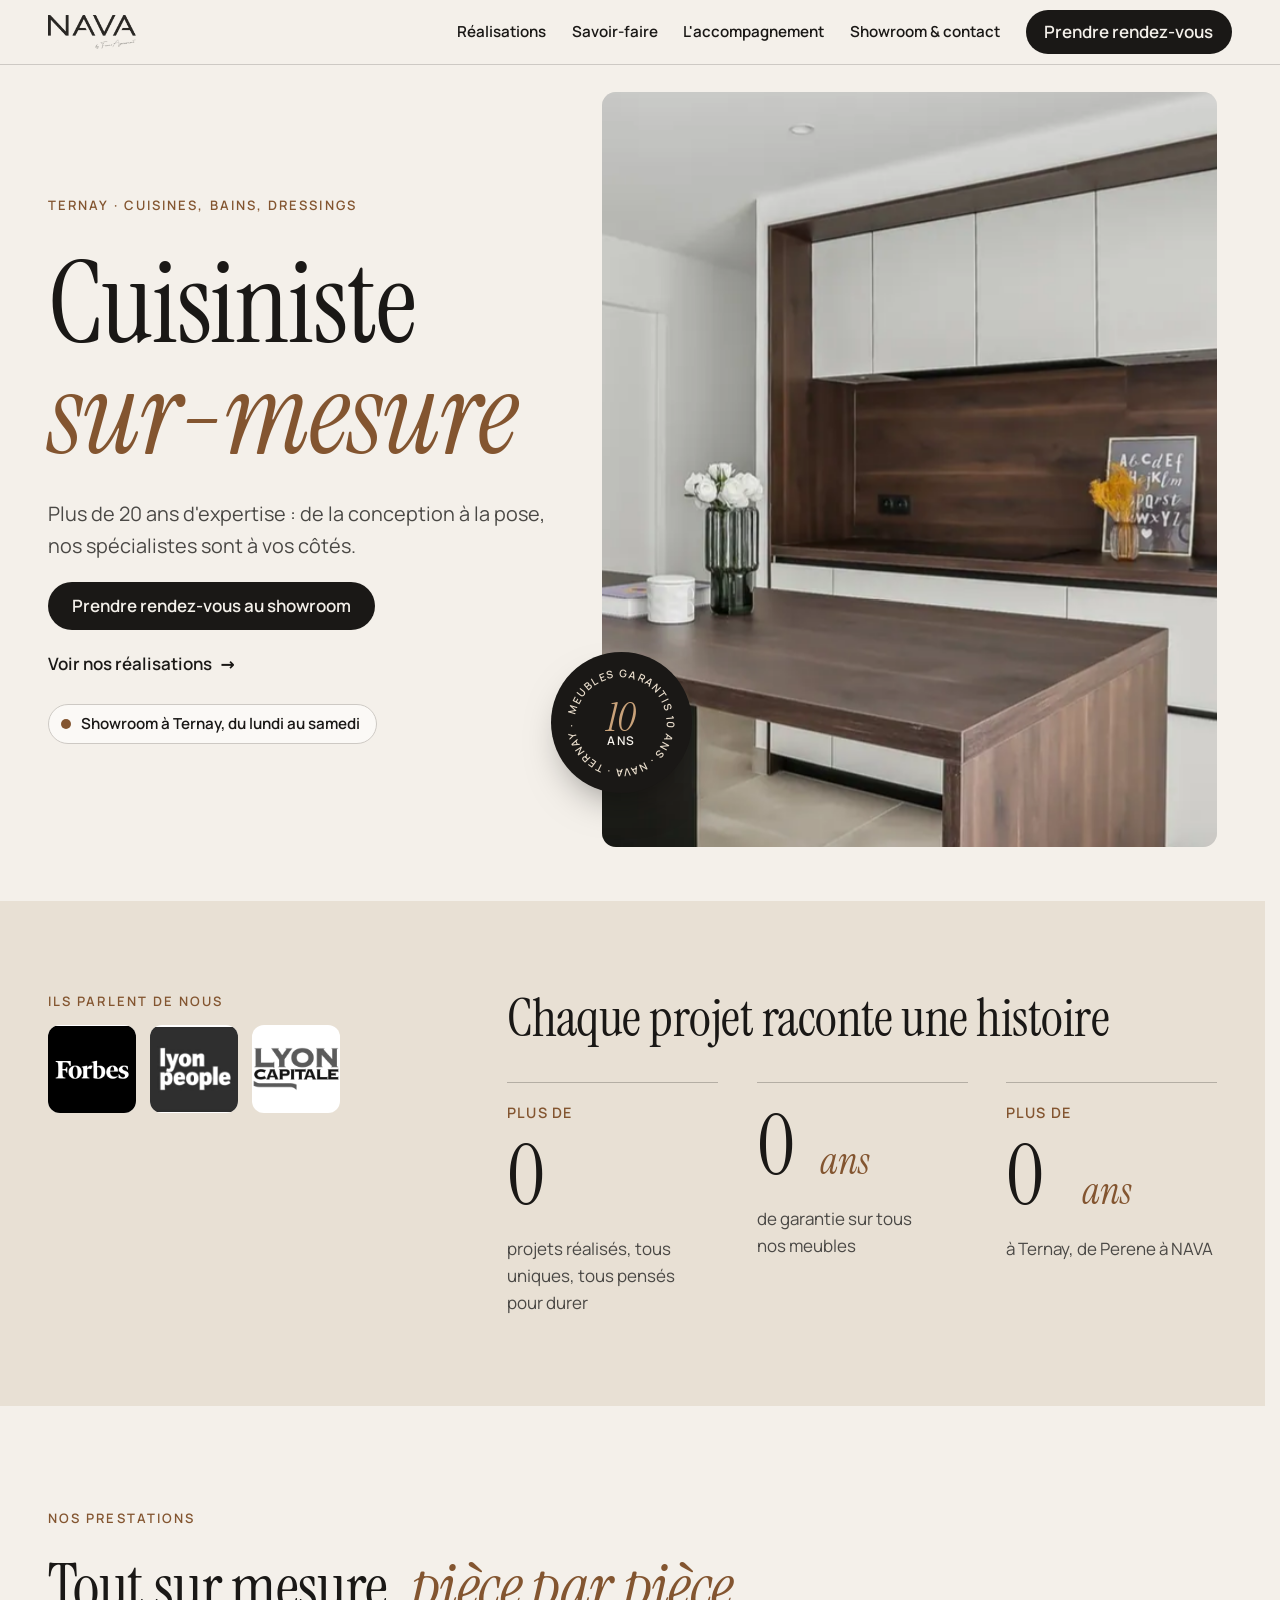
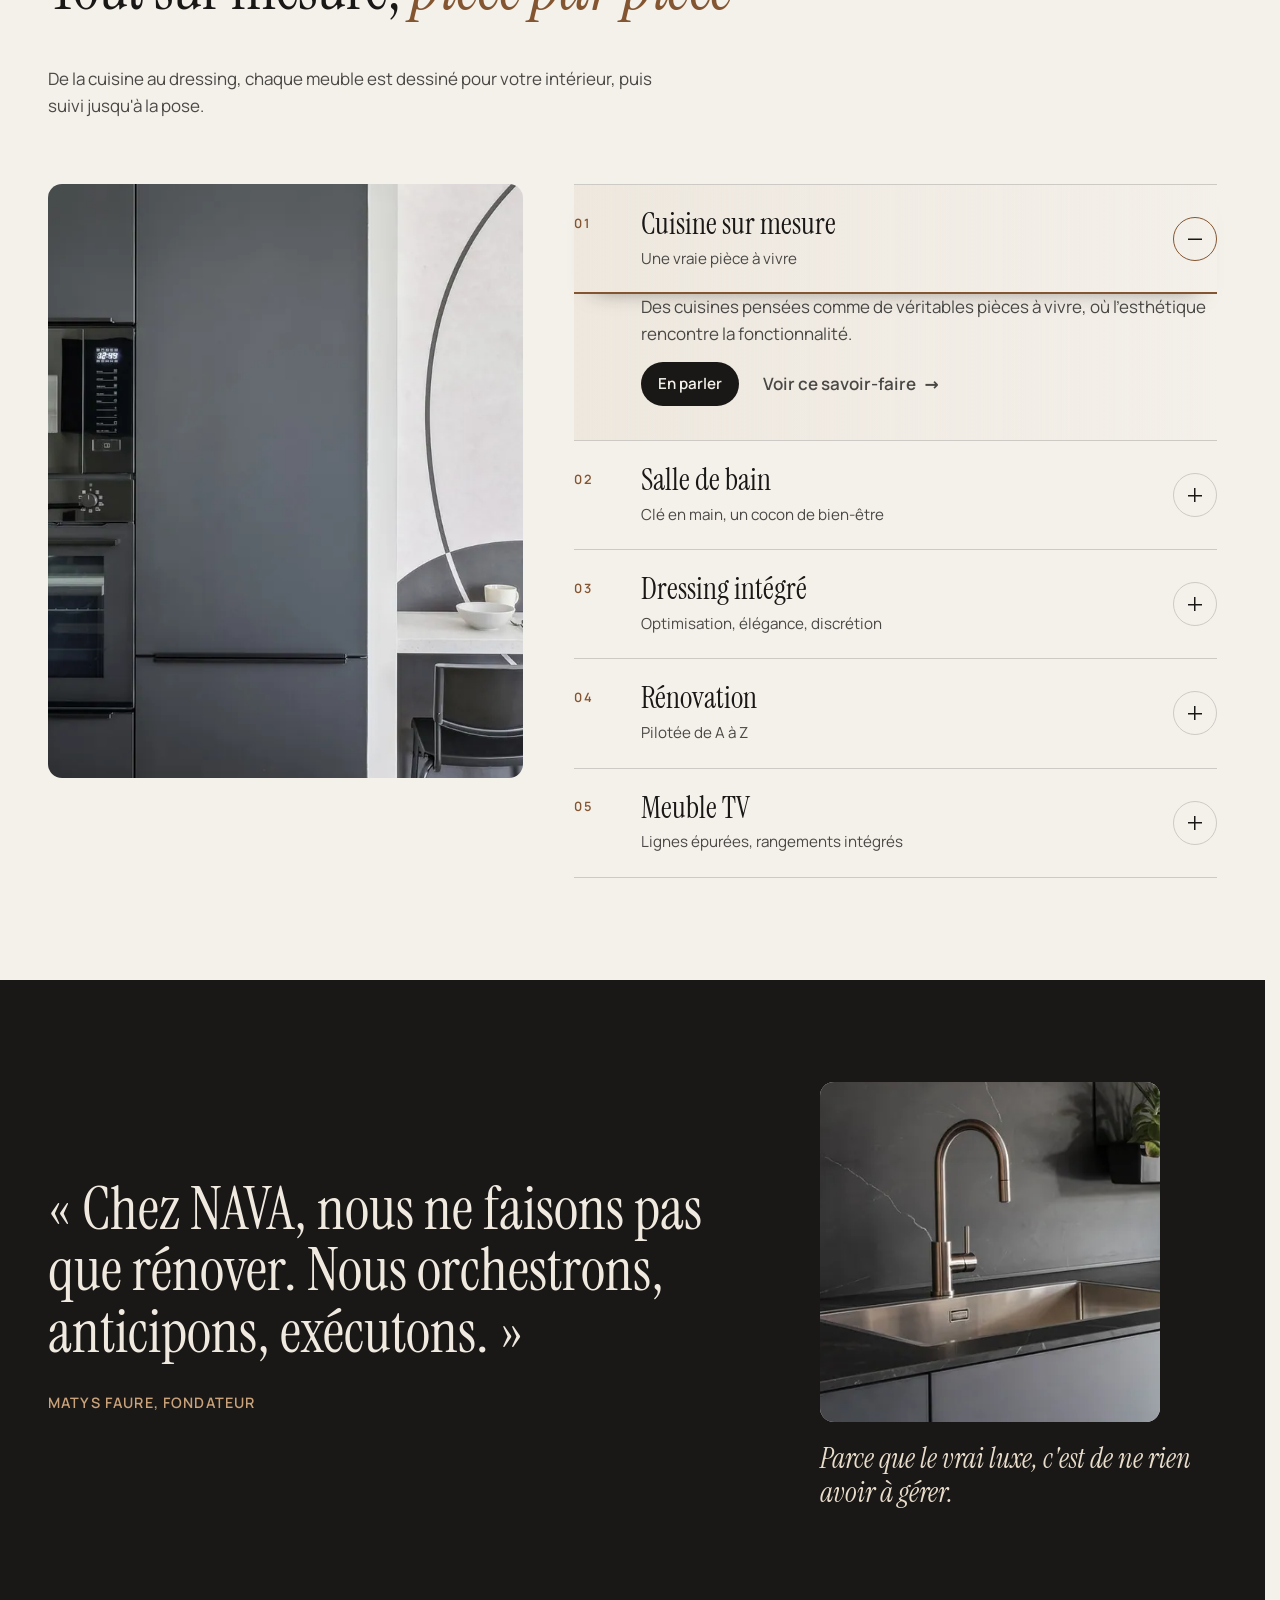
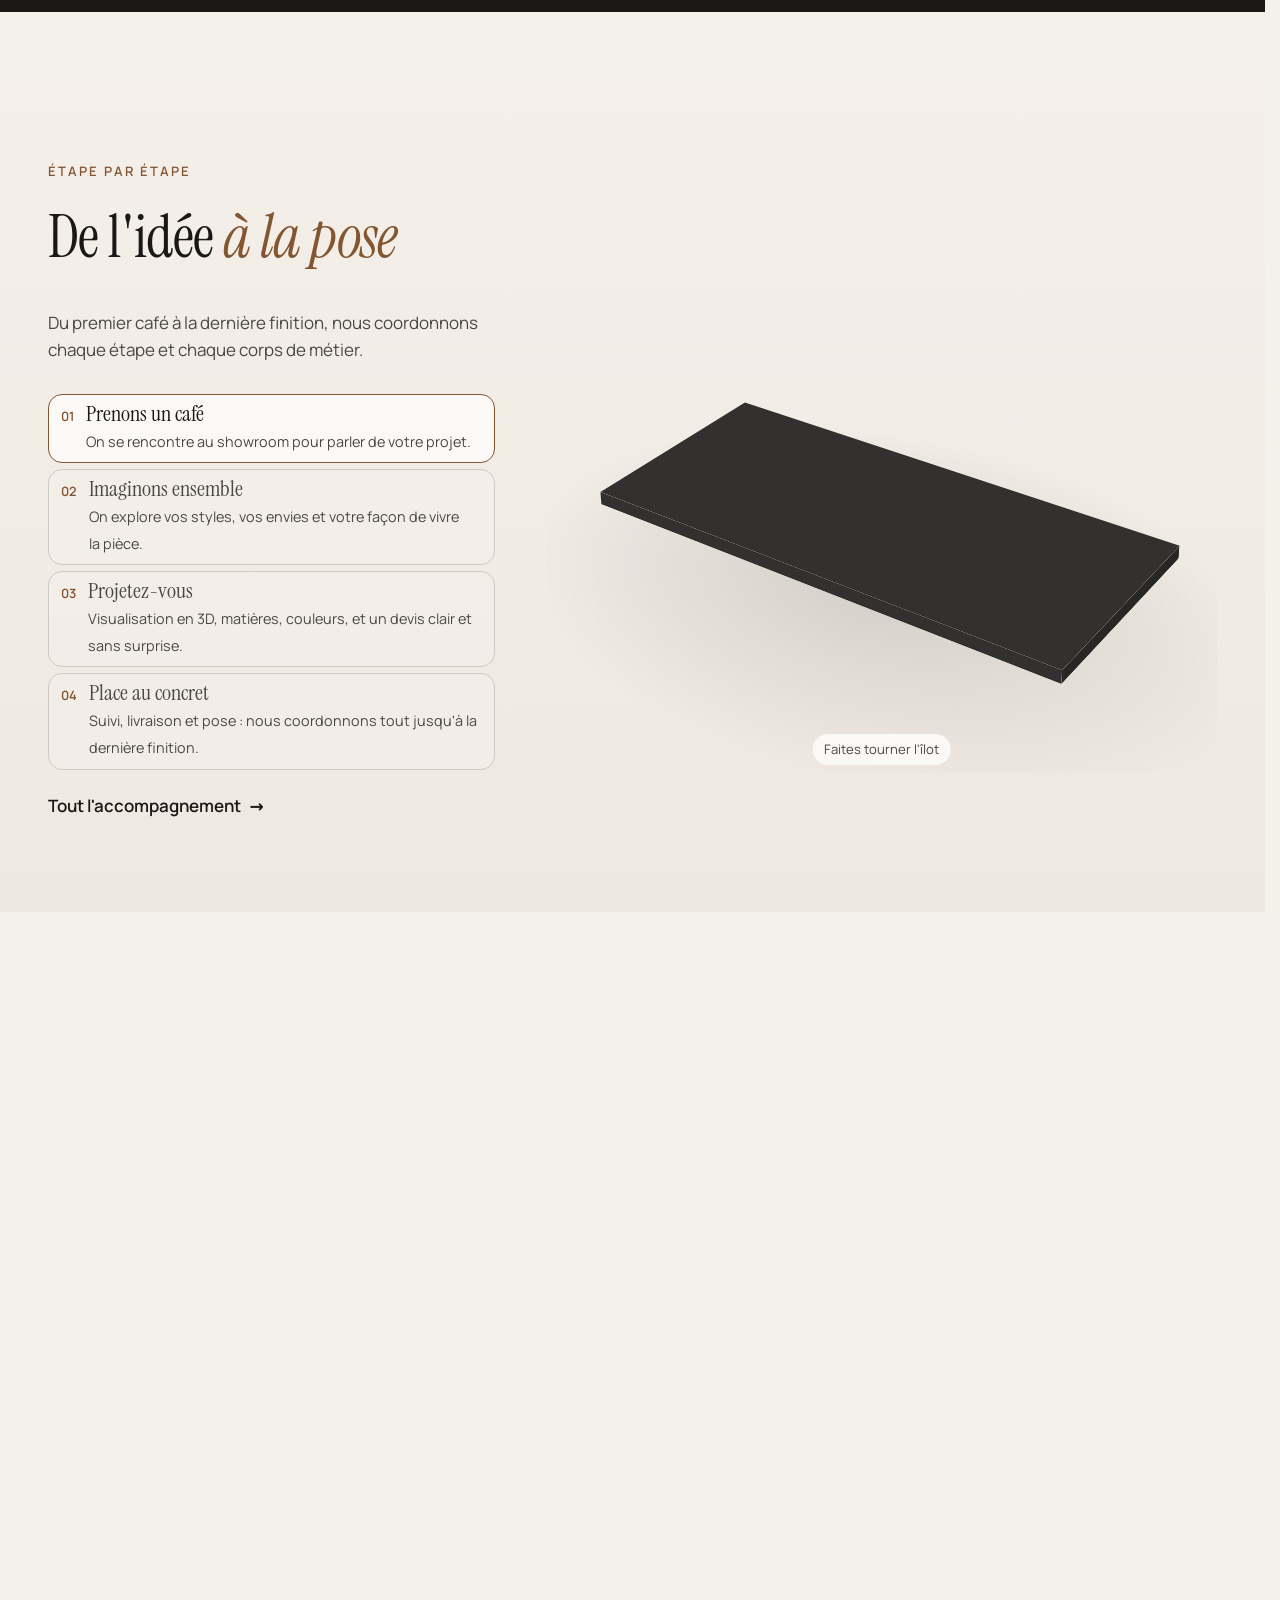
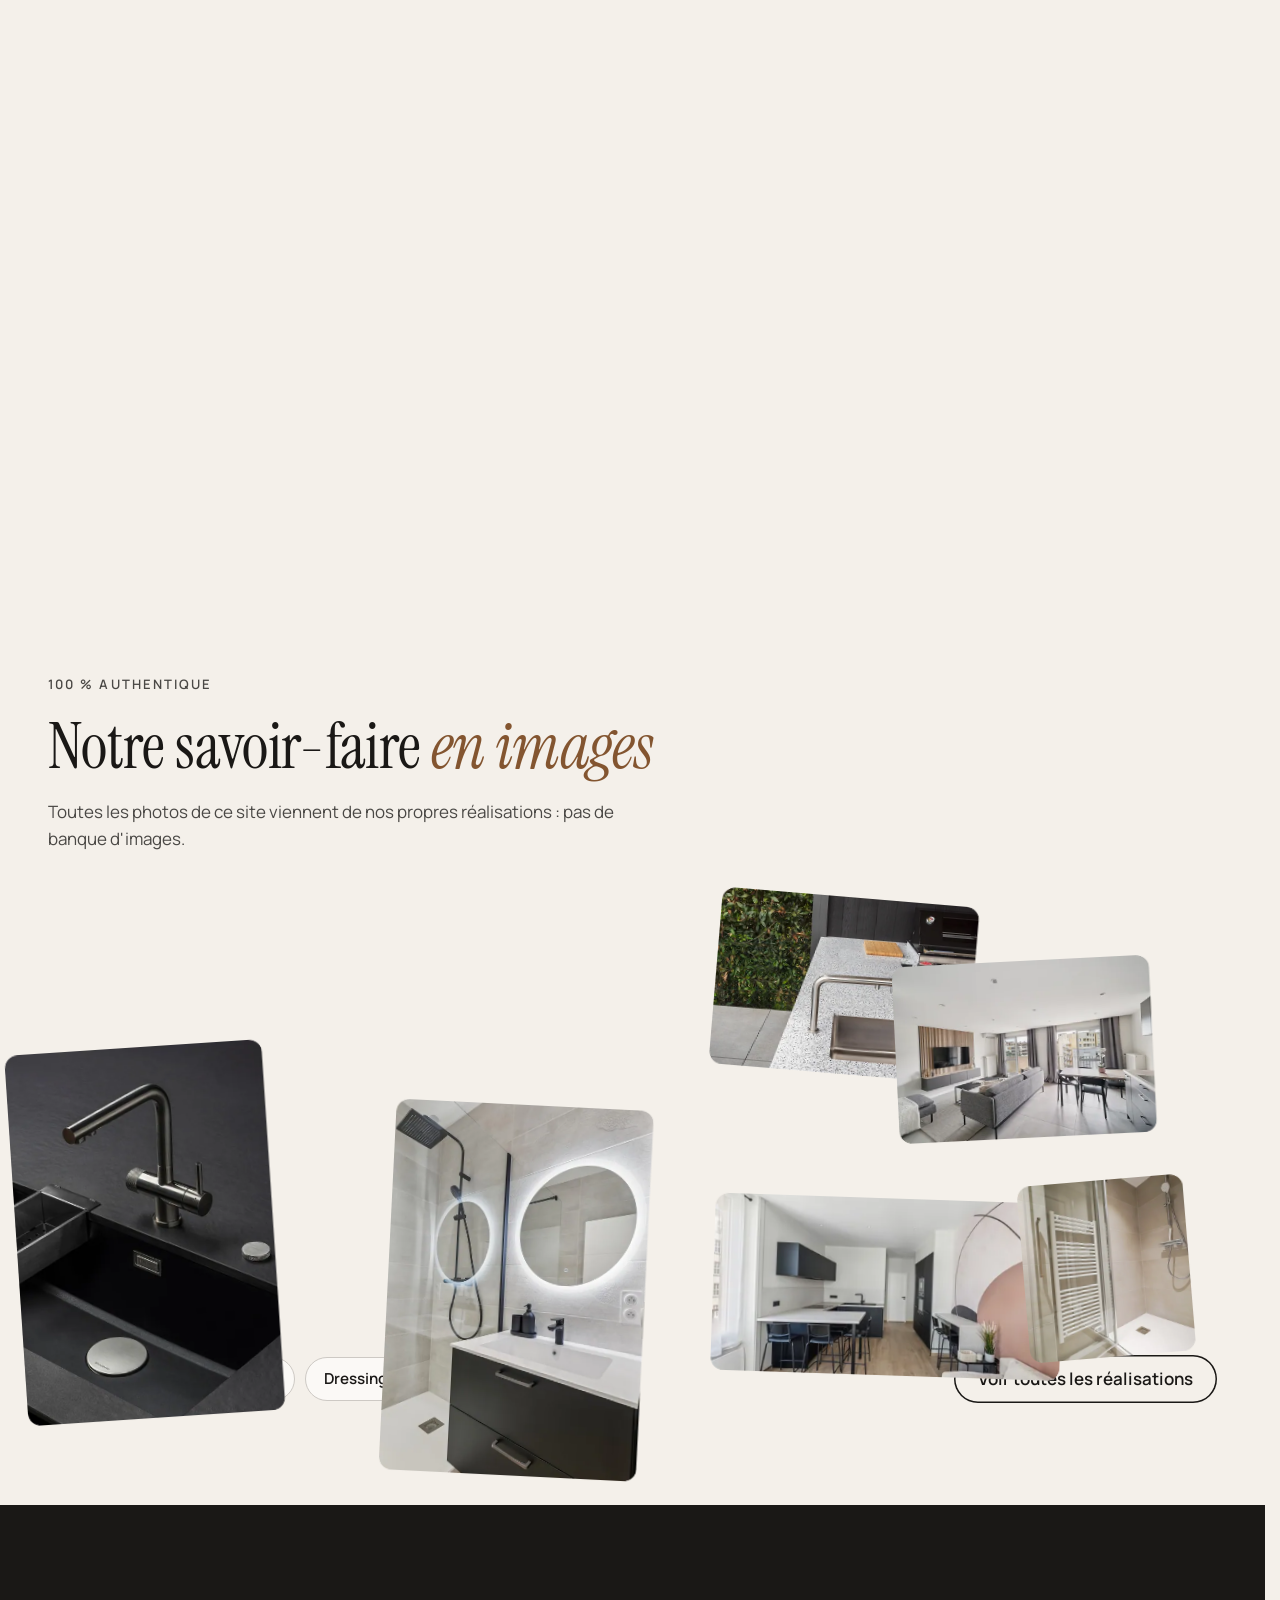
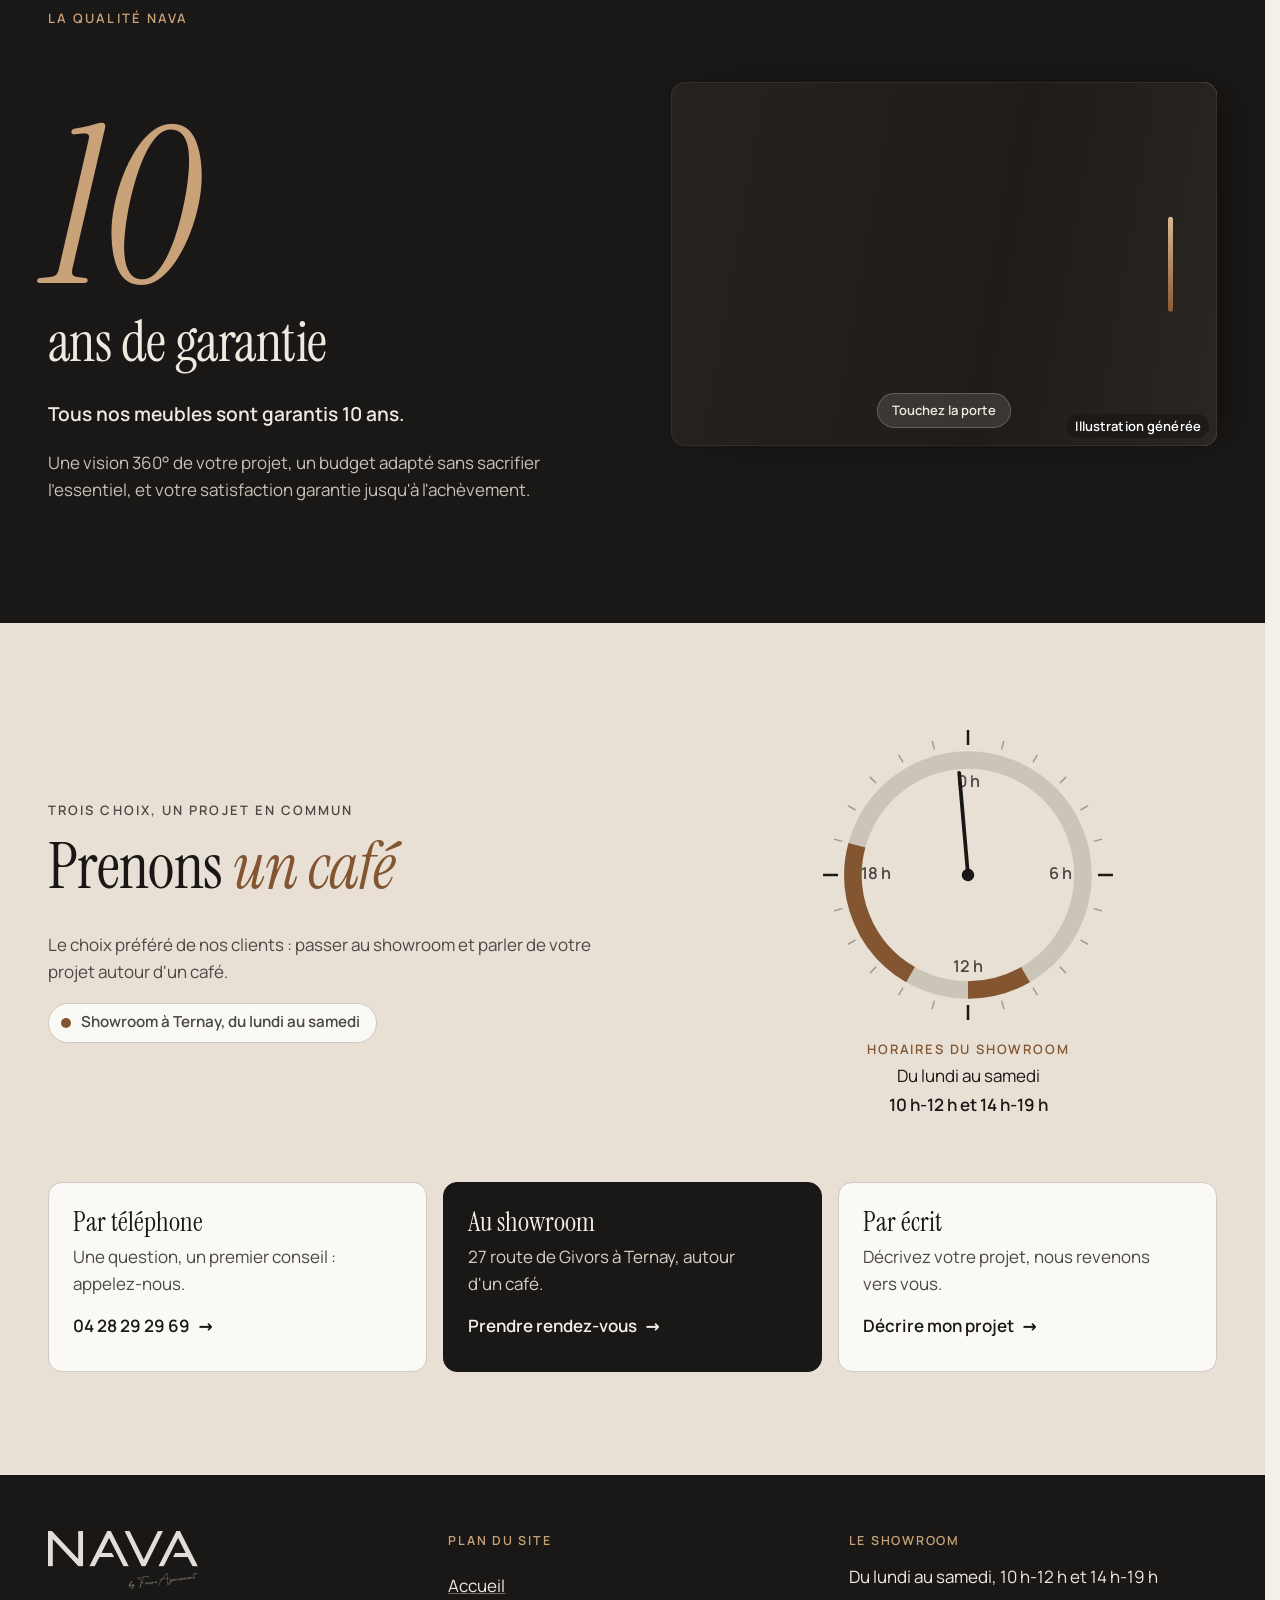
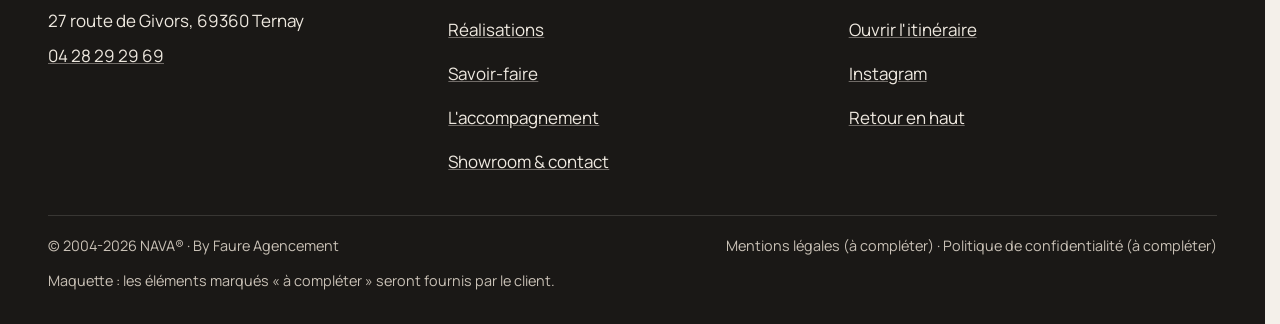
==== commit 8301bd67: "Maquette NAVA v2 audit complet et ameliorations" ====
--- a/index.html
+++ b/index.html
@@ -1,5 +1,5 @@
 <!doctype html>
-<html lang="fr" data-v="1">
+<html lang="fr" data-v="2">
 <head>
 <meta charset="utf-8">
 <meta name="viewport" content="width=device-width, initial-scale=1, viewport-fit=cover">
@@ -35,15 +35,15 @@
 })();</script>
 <link rel="preload" href="/assets/fonts/instrument-serif-latin-400-normal.woff2" as="font" type="font/woff2" crossorigin>
 <link rel="preload" href="/assets/fonts/manrope-latin-400-normal.woff2" as="font" type="font/woff2" crossorigin>
-<link rel="stylesheet" href="/assets/css/socle.css?v=1">
-<link rel="stylesheet" href="/assets/css/modules.css?v=1">
-<link rel="stylesheet" href="/assets/css/site.css?v=1">
-<link rel="modulepreload" href="/assets/js/site.js?v=1">
-<link rel="modulepreload" href="/assets/js/socle/index.js?v=1">
+<link rel="stylesheet" href="/assets/css/socle.css?v=2">
+<link rel="stylesheet" href="/assets/css/modules.css?v=2">
+<link rel="stylesheet" href="/assets/css/site.css?v=2">
+<link rel="modulepreload" href="/assets/js/site.js?v=2">
+<link rel="modulepreload" href="/assets/js/socle/index.js?v=2">
 <script src="/assets/vendor/gsap.min.js" defer></script>
 <script src="/assets/vendor/ScrollTrigger.min.js" defer></script>
 <script src="/assets/vendor/SplitText.min.js" defer></script>
-<script type="module" src="/assets/js/site.js?v=1"></script>
+<script type="module" src="/assets/js/site.js?v=2"></script>
 <meta name="theme-color" content="#F4F0EA">
 <link rel="icon" href="/assets/images/favicon-32.png" type="image/png" sizes="32x32">
 <link rel="icon" href="/assets/images/favicon-64.png" type="image/png" sizes="64x64">
@@ -106,7 +106,11 @@
 <div id="menu" data-menu role="dialog" aria-modal="true" aria-label="Menu">
   <p class="menu-sansjs-fermer"><a href="#menu-ferme">Fermer</a></p>
   <ul><li style="--i:0"><a href="/" class="menu-lien" data-libelle="Accueil" aria-current="page">Accueil</a></li><li style="--i:1"><a href="/realisations" class="menu-lien" data-libelle="Réalisations">Réalisations</a></li><li style="--i:2"><a href="/savoir-faire" class="menu-lien" data-libelle="Savoir-faire">Savoir-faire</a></li><li style="--i:3"><a href="/accompagnement" class="menu-lien" data-libelle="L&#39;accompagnement">L&#39;accompagnement</a></li><li style="--i:4"><a href="/showroom" class="menu-lien" data-libelle="Showroom &amp; contact">Showroom &amp; contact</a></li></ul>
-  <p><a class="bouton" href="tel:+33428292969">Appeler 04 28 29 29 69</a></p>
+  <div class="menu-infos">
+    <p class="statut" data-statut><i aria-hidden="true"></i><span data-statut-texte>Showroom à Ternay, du lundi au samedi</span></p>
+    <p class="menu-actions"><a class="bouton" href="/showroom#rendez-vous" data-libelle="Showroom &amp; contact">Prendre rendez-vous</a><a class="bouton bouton--contour" href="tel:+33428292969">Appeler 04 28 29 29 69</a></p>
+    <p class="menu-adresse">27 route de Givors, 69360 Ternay<br>Du lundi au samedi, 10 h-12 h et 14 h-19 h</p>
+  </div>
 </div>
 <main id="contenu" tabindex="-1">
 <section class="ouv ouv--accueil" id="debut">
@@ -176,20 +180,20 @@
     </div>
     <div class="ofr__corps">
       <ol class="ofr__tiroirs" data-effet="tiroirs"><li class="ofr__tiroir" id="cuisine" data-sujet="cuisine">
-        <h3 class="ofr__titre"><button type="button" class="ofr__poignee"><span class="ofr__num">01</span><span class="ofr__nom">Cuisine sur mesure</span><span class="ofr__resume">Une vraie pièce à vivre</span><span class="ofr__prix">Sur devis</span></button></h3>
-        <div class="ofr__contenu"><div class="ofr__interieur">
-          <figure class="media ofr__image" style="--cadrage:50% 50%">
+        <h3 class="ofr__titre"><button type="button" class="ofr__poignee"><span class="ofr__num">01</span><span class="ofr__nom">Cuisine sur mesure</span><span class="ofr__resume">Une vraie pièce à vivre</span></button></h3>
+        <div class="ofr__contenu"><div class="ofr__interieur">
+          <figure class="media ofr__image" style="--cadrage:30% 55%">
   <picture><source media="(max-width: 760px) and (orientation: portrait)" srcset="/assets/images/cuisine-noire-arche-mobile-640.webp 640w, /assets/images/cuisine-noire-arche-mobile-1080.webp 1080w" sizes="(max-width: 960px) 90vw, 40vw">
-    <img src="/assets/images/cuisine-noire-arche-1280.webp" srcset="/assets/images/cuisine-noire-arche-640.webp 640w, /assets/images/cuisine-noire-arche-1280.webp 1280w, /assets/images/cuisine-noire-arche-1920.webp 1920w" sizes="(max-width: 960px) 90vw, 40vw" alt="Cuisine noir mat, colonne four et coin repas" width="1280" height="720" loading="lazy" decoding="async">
+    <img src="/assets/images/cuisine-noire-arche-1280.webp" srcset="/assets/images/cuisine-noire-arche-640.webp 640w, /assets/images/cuisine-noire-arche-1280.webp 1280w, /assets/images/cuisine-noire-arche-1920.webp 1920w" sizes="(max-width: 960px) 90vw, 40vw" alt="Cuisine noir mat, colonne four et coin repas devant une arche rose" width="1280" height="720" loading="lazy" decoding="async">
   </picture>
 </figure>
           <p>Des cuisines pensées comme de véritables pièces à vivre, où l&#39;esthétique rencontre la fonctionnalité.</p>
           <p class="actions"><a href="/showroom?projet=cuisine#rendez-vous" class="bouton bouton--petit" data-libelle="Showroom &amp; contact">En parler</a><a href="/savoir-faire#cuisine" class="lien-fleche" data-libelle="Savoir-faire">Voir ce savoir-faire</a></p>
         </div></div>
       </li><li class="ofr__tiroir" id="salle-de-bain" data-sujet="salle-de-bain">
-        <h3 class="ofr__titre"><button type="button" class="ofr__poignee"><span class="ofr__num">02</span><span class="ofr__nom">Salle de bain</span><span class="ofr__resume">Clé en main, un cocon de bien-être</span><span class="ofr__prix">Sur devis</span></button></h3>
-        <div class="ofr__contenu"><div class="ofr__interieur">
-          <figure class="media ofr__image" style="--cadrage:50% 50%">
+        <h3 class="ofr__titre"><button type="button" class="ofr__poignee"><span class="ofr__num">02</span><span class="ofr__nom">Salle de bain</span><span class="ofr__resume">Clé en main, un cocon de bien-être</span></button></h3>
+        <div class="ofr__contenu"><div class="ofr__interieur">
+          <figure class="media ofr__image" style="--cadrage:45% 50%">
   <picture>
     <img src="/assets/images/bain-vasque-noire-1600.webp" srcset="/assets/images/bain-vasque-noire-480.webp 480w, /assets/images/bain-vasque-noire-960.webp 960w, /assets/images/bain-vasque-noire-1600.webp 1600w" sizes="(max-width: 960px) 90vw, 40vw" alt="Vasque noire, miroir rond lumineux et douche" width="1600" height="1066" loading="lazy" decoding="async">
   </picture>
@@ -198,9 +202,9 @@
           <p class="actions"><a href="/showroom?projet=salle-de-bain#rendez-vous" class="bouton bouton--petit" data-libelle="Showroom &amp; contact">En parler</a><a href="/savoir-faire#salle-de-bain" class="lien-fleche" data-libelle="Savoir-faire">Voir ce savoir-faire</a></p>
         </div></div>
       </li><li class="ofr__tiroir" id="dressing" data-sujet="dressing">
-        <h3 class="ofr__titre"><button type="button" class="ofr__poignee"><span class="ofr__num">03</span><span class="ofr__nom">Dressing intégré</span><span class="ofr__resume">Optimisation, élégance, discrétion</span><span class="ofr__prix">Sur devis</span></button></h3>
-        <div class="ofr__contenu"><div class="ofr__interieur">
-          <figure class="media ofr__image" style="--cadrage:50% 50%">
+        <h3 class="ofr__titre"><button type="button" class="ofr__poignee"><span class="ofr__num">03</span><span class="ofr__nom">Dressing intégré</span><span class="ofr__resume">Optimisation, élégance, discrétion</span></button></h3>
+        <div class="ofr__contenu"><div class="ofr__interieur">
+          <figure class="media ofr__image" style="--cadrage:62% 50%">
   <picture>
     <img src="/assets/images/dressing-chambre-1600.webp" srcset="/assets/images/dressing-chambre-480.webp 480w, /assets/images/dressing-chambre-960.webp 960w, /assets/images/dressing-chambre-1600.webp 1600w" sizes="(max-width: 960px) 90vw, 40vw" alt="Chambre avec dressing intégré blanc du sol au plafond" width="1600" height="1066" loading="lazy" decoding="async">
   </picture>
@@ -209,9 +213,9 @@
           <p class="actions"><a href="/showroom?projet=dressing#rendez-vous" class="bouton bouton--petit" data-libelle="Showroom &amp; contact">En parler</a><a href="/savoir-faire#dressing" class="lien-fleche" data-libelle="Savoir-faire">Voir ce savoir-faire</a></p>
         </div></div>
       </li><li class="ofr__tiroir" id="renovation" data-sujet="renovation">
-        <h3 class="ofr__titre"><button type="button" class="ofr__poignee"><span class="ofr__num">04</span><span class="ofr__nom">Rénovation</span><span class="ofr__resume">Pilotée de A à Z</span><span class="ofr__prix">Sur devis</span></button></h3>
-        <div class="ofr__contenu"><div class="ofr__interieur">
-          <figure class="media ofr__image" style="--cadrage:50% 50%">
+        <h3 class="ofr__titre"><button type="button" class="ofr__poignee"><span class="ofr__num">04</span><span class="ofr__nom">Rénovation</span><span class="ofr__resume">Pilotée de A à Z</span></button></h3>
+        <div class="ofr__contenu"><div class="ofr__interieur">
+          <figure class="media ofr__image" style="--cadrage:40% 55%">
   <picture>
     <img src="/assets/images/sejour-beton-1600.webp" srcset="/assets/images/sejour-beton-480.webp 480w, /assets/images/sejour-beton-960.webp 960w, /assets/images/sejour-beton-1600.webp 1600w" sizes="(max-width: 960px) 90vw, 40vw" alt="Séjour lumineux, mur effet béton et cuisine en fond" width="1600" height="1066" loading="lazy" decoding="async">
   </picture>
@@ -220,9 +224,9 @@
           <p class="actions"><a href="/showroom?projet=renovation#rendez-vous" class="bouton bouton--petit" data-libelle="Showroom &amp; contact">En parler</a><a href="/savoir-faire#renovation" class="lien-fleche" data-libelle="Savoir-faire">Voir ce savoir-faire</a></p>
         </div></div>
       </li><li class="ofr__tiroir" id="meuble-tv" data-sujet="meuble-tv">
-        <h3 class="ofr__titre"><button type="button" class="ofr__poignee"><span class="ofr__num">05</span><span class="ofr__nom">Meuble TV</span><span class="ofr__resume">Lignes épurées, rangements intégrés</span><span class="ofr__prix">Sur devis</span></button></h3>
-        <div class="ofr__contenu"><div class="ofr__interieur">
-          <figure class="media ofr__image" style="--cadrage:50% 50%">
+        <h3 class="ofr__titre"><button type="button" class="ofr__poignee"><span class="ofr__num">05</span><span class="ofr__nom">Meuble TV</span><span class="ofr__resume">Lignes épurées, rangements intégrés</span></button></h3>
+        <div class="ofr__contenu"><div class="ofr__interieur">
+          <figure class="media ofr__image" style="--cadrage:22% 60%">
   <picture>
     <img src="/assets/images/meuble-tv-beton-1600.webp" srcset="/assets/images/meuble-tv-beton-480.webp 480w, /assets/images/meuble-tv-beton-960.webp 960w, /assets/images/meuble-tv-beton-1600.webp 1600w" sizes="(max-width: 960px) 90vw, 40vw" alt="Long meuble TV noir sous un mur effet béton" width="1600" height="1067" loading="lazy" decoding="async">
   </picture>
@@ -309,7 +313,7 @@
   </picture>
 </figure><span class="mosaique-legende" aria-hidden="true">Douche à l&#39;italienne</span></a>
     </li></ul>
-    <p class="pieces" data-anime="cascade"><a href="/realisations?piece=cuisines" class="puce" data-libelle="Réalisations">Cuisines</a><a href="/realisations?piece=bains" class="puce" data-libelle="Réalisations">Salles de bain</a><a href="/realisations?piece=dressings" class="puce" data-libelle="Réalisations">Dressings et rangements</a><a href="/realisations?piece=sejours" class="puce" data-libelle="Réalisations">Séjours et meubles TV</a><a href="/realisations" class="bouton bouton--contour" data-libelle="Réalisations">Voir toutes les réalisations</a></p>
+    <p class="pieces" data-anime="cascade"><a href="/realisations?piece=cuisines" class="puce" data-libelle="Réalisations">Cuisines</a><a href="/realisations?piece=bains" class="puce" data-libelle="Réalisations">Salles de bain</a><a href="/realisations?piece=dressings" class="puce" data-libelle="Réalisations">Dressings</a><a href="/realisations?piece=sejours" class="puce" data-libelle="Réalisations">Séjours et TV</a><a href="/realisations" class="bouton bouton--contour" data-libelle="Réalisations">Voir toutes les réalisations</a></p>
   </div>
 </section>
 <section class="garantie sombre" id="garantie">
@@ -320,13 +324,13 @@
       <p class="garantie-phrase" data-anime>Tous nos meubles sont garantis 10 ans.</p>
       <p data-anime>Une vision 360° de votre projet, un budget adapté sans sacrifier l&#39;essentiel, et votre satisfaction garantie jusqu&#39;à l&#39;achèvement.</p>
     </div>
-    <div class="placard" data-effet="charniere">
+    <div class="placard" data-effet="charniere" data-grille="manipuler">
       <figure class="media placard-media" data-grok style="--cadrage:50% 50%">
   <picture>
     <img src="/assets/images/grok/charniere-1280.webp" srcset="/assets/images/grok/charniere-640.webp 640w, /assets/images/grok/charniere-1280.webp 1280w, /assets/images/grok/charniere-1920.webp 1920w" sizes="(max-width: 760px) 90vw, 46vw" alt="Charnière d’une porte de placard laquée noire entrouverte" width="1280" height="853" loading="lazy" decoding="async">
   </picture><figcaption class="mention-ia">Illustration générée</figcaption>
 </figure>
-      <span class="placard-porte" aria-hidden="true"><i></i></span>
+      <button type="button" class="placard-porte" data-porte aria-pressed="false" aria-label="Ouvrir ou fermer le placard"><i></i><span class="placard-indice" aria-hidden="true">Touchez la porte</span></button>
     </div>
   </div>
 </section>
@@ -354,20 +358,6 @@
       <li class="choix-carte choix-carte--prefere"><p class="choix-titre">Au showroom</p><p>27 route de Givors à Ternay, autour d&#39;un café.</p><a href="/showroom?mode=showroom#rendez-vous" class="lien-fleche" data-libelle="Showroom &amp; contact">Prendre rendez-vous</a></li>
       <li class="choix-carte"><p class="choix-titre">Par écrit</p><p>Décrivez votre projet, nous revenons vers vous.</p><a href="/showroom#rendez-vous" class="lien-fleche" data-libelle="Showroom &amp; contact">Décrire mon projet</a></li>
     </ul>
-  </div>
-</section>
-<section class="fin" id="fin">
-  <div class="conteneur fin-grille">
-    <div class="fin-texte">
-      <h2 data-anime="lignes">Beaux, et <em>bien posés</em></h2>
-      <p data-anime>Sur-mesure, bien pensé, et toujours avec le sourire !</p>
-      <p class="actions" data-anime><a href="/showroom#rendez-vous" class="bouton" data-libelle="Showroom &amp; contact" data-survol="magnetique">Prendre rendez-vous</a><a href="/realisations" class="bouton bouton--contour" data-libelle="Réalisations">Voir les réalisations</a></p>
-    </div>
-    <figure class="media fin-media" data-anime="rideau" style="--cadrage:50% 50%">
-  <picture>
-    <img src="/assets/images/meuble-tv-suspendu-1600.webp" srcset="/assets/images/meuble-tv-suspendu-480.webp 480w, /assets/images/meuble-tv-suspendu-960.webp 960w, /assets/images/meuble-tv-suspendu-1600.webp 1600w" sizes="(max-width: 760px) 100vw, 44vw" alt="Meuble TV suspendu noir devant une arche rose" width="1600" height="1066" loading="lazy" decoding="async">
-  </picture>
-</figure>
   </div>
 </section>
 </main>
--- a/assets/css/site.css
+++ b/assets/css/site.css
@@ -107,7 +107,7 @@
 .sceau-centre span { font-size: max(12px, .72rem); font-weight: 600; letter-spacing: .14em; text-transform: uppercase; }
 
 /* Presse et chiffres. */
-.reperes { background: var(--sable); padding-block: clamp(56px, 9vw, 112px); }
+.reperes { background: var(--sable); padding-block: clamp(48px, 7vw, 96px); }
 .reperes-grille { display: grid; grid-template-columns: minmax(0, .7fr) minmax(0, 1.3fr); gap: clamp(32px, 6vw, 96px); align-items: start; }
 .presse-logos { list-style: none; margin: 0; padding: 0; display: flex; flex-wrap: wrap; gap: 14px; }
 .presse-logo { width: 88px; height: 88px; border-radius: 12px; background: #fff; }
@@ -123,7 +123,7 @@
 .chiffre-texte { margin: 0; color: var(--texte-doux); max-width: 18em; }
 
 /* Tiroirs (module offre-a-tiroirs). */
-.ofr { padding-block: clamp(64px, 10vw, 140px); }
+.ofr { padding-block: clamp(56px, 8vw, 112px); }
 .ofr__h2 { font-size: clamp(2.3rem, 1.6rem + 3vw, 4.4rem); }
 .ofr__poignee { color: var(--texte); background: transparent; }
 .ofr__poignee:hover .ofr__nom { color: var(--chene); }
@@ -138,10 +138,11 @@
 .ofr__visuels { border-radius: var(--rayon); }
 .ofr--pret .ofr__contenu { transition-duration: .42s; }
 .ofr__visuel picture, .ofr__visuel img { display: block; width: 100%; height: 100%; object-fit: cover; }
+.ofr__visuel img { object-position: var(--cadrage, 50% 50%); }
 .ofr__visuel .mention-ia { display: none; }
 
 /* Citation sur bande noir mat. */
-.citation { padding-block: clamp(72px, 11vw, 150px); }
+.citation { padding-block: clamp(56px, 8vw, 120px); }
 .citation-grille { display: grid; grid-template-columns: minmax(0, 1.4fr) minmax(0, .8fr); gap: clamp(32px, 6vw, 96px); align-items: center; }
 .citation-bloc { margin: 0; }
 .citation-texte { font: 400 clamp(2rem, 1.3rem + 3vw, 4.2rem)/1.04 var(--police-titres); margin: 0 0 28px; text-wrap: balance; }
@@ -160,7 +161,7 @@
 @media (min-width: 900px) { .o3d__cadre { grid-template-areas: ". scene" "texte scene" "etapes scene" "lien scene" ". scene"; grid-template-rows: 1fr auto auto auto 1fr; } .o3d__lien { grid-area: lien; } }
 
 /* Mosaïque des réalisations : les tuiles se rangent au défilement (site.js). */
-.mosaique-section { padding-block: clamp(64px, 10vw, 140px); }
+.mosaique-section { padding-block: clamp(56px, 8vw, 112px); }
 .section-tete { display: grid; gap: 6px; max-width: 46rem; margin-bottom: clamp(24px, 4vw, 48px); }
 .section-tete h2 { margin-bottom: .2em; }
 .section-tete p { color: var(--texte-doux); max-width: 38em; }
@@ -182,7 +183,7 @@
 .pieces .bouton { margin-left: auto; }
 
 /* Garantie : bande noir mat, porte de placard qui s'entrouvre sur la charnière (site.js). */
-.garantie { padding-block: clamp(72px, 10vw, 140px); overflow: hidden; }
+.garantie { padding-block: clamp(56px, 8vw, 120px); overflow: hidden; }
 .garantie-grille { display: grid; grid-template-columns: minmax(0, 1fr) minmax(0, 1fr); gap: clamp(32px, 6vw, 96px); align-items: center; }
 .garantie-titre { font-size: clamp(2.2rem, 1.6rem + 2.4vw, 3.8rem); }
 .garantie-chiffre { display: block; font-size: clamp(7rem, 4rem + 12vw, 15rem); line-height: 1.05; padding-top: .14em; margin-bottom: -.04em; font-style: italic; color: var(--chene-clair); }
@@ -194,7 +195,7 @@
 .placard-porte i { position: absolute; right: 8%; top: 50%; width: 5px; height: 26%; transform: translateY(-50%); border-radius: 3px; background: linear-gradient(#D9B88E, #8A5A33); }
 
 /* Showroom (accueil). */
-.showroom-accueil { background: var(--sable); padding-block: clamp(64px, 10vw, 140px); }
+.showroom-accueil { background: var(--sable); padding-block: clamp(56px, 8vw, 120px); }
 .showroom-grille { display: grid; grid-template-columns: minmax(0, 1.1fr) minmax(0, .9fr); gap: clamp(28px, 5vw, 72px); align-items: center; }
 .showroom-tete p { color: var(--texte-doux); max-width: 34em; }
 .choix { grid-column: 1 / -1; list-style: none; margin: 0; padding: 0; display: grid; grid-template-columns: repeat(3, minmax(0, 1fr)); gap: 16px; }
@@ -542,3 +543,42 @@
   .ouv-cafe-carte .actions { gap: 2px 16px; }
 }
 .ouv-cafe-media .mention-ia { top: calc(var(--entete-h) + 10px); bottom: auto; }
+
+/* v2 · Porte du placard : un vrai bouton, qu'on ferme et rouvre à la main. */
+.placard-porte { border: 0; padding: 0; cursor: pointer; color: inherit; font: inherit; }
+.placard-porte:focus-visible { outline: 3px solid var(--chene-clair); outline-offset: 4px; }
+.placard-indice { position: absolute; left: 50%; bottom: 18px; translate: -50% 0; padding: 6px 14px; border-radius: 999px; background: rgba(244, 240, 234, .12); border: 1px solid rgba(244, 240, 234, .22); color: #EFE9E0; font-size: 13px; font-weight: 600; white-space: nowrap; pointer-events: none; transition: opacity .4s; }
+.placard--touche .placard-indice { opacity: 0; }
+
+/* v2 · Menu du téléphone : statut en direct, rendez-vous, adresse. */
+.menu-infos { display: grid; gap: 16px; padding-top: 22px; border-top: 1px solid var(--ligne); }
+.menu-infos .statut { justify-self: start; }
+.menu-actions { display: flex; flex-wrap: wrap; gap: 10px; margin: 0; }
+.menu-adresse { margin: 0; color: var(--texte-doux); font-size: .95rem; }
+[data-menu] .menu-lien { font-size: clamp(1.9rem, 8vw, 2.8rem); }
+
+/* v2 · Confirmation du rendez-vous : le formulaire se range, la confirmation se déplie. */
+.rdv-form { perspective: 1200px; }
+.rdv-merci { display: grid; justify-items: start; gap: 10px; padding: 8px 0; }
+.rdv-merci-coche { width: 64px; height: 64px; color: var(--chene); }
+.rdv-merci-titre { margin: 4px 0 0; font: 400 clamp(1.8rem, 1.3rem + 1.4vw, 2.6rem)/1.05 var(--police-titres); }
+.rdv-merci-titre:focus { outline: none; }
+.rdv-merci-recap { margin: 0; padding-left: 1.1em; color: var(--texte-doux); }
+.rdv-merci-texte { margin: 0; color: var(--texte-doux); max-width: 34em; }
+
+/* v2 · Réalisations sur téléphone : deux colonnes, légendes dans la visionneuse. */
+@media (max-width: 760px) {
+  .real-grille { grid-template-columns: repeat(2, minmax(0, 1fr)); grid-auto-rows: 46vw; gap: 8px; }
+  .real-item--large:nth-child(5n + 1) { grid-column: 1 / -1; }
+  .real-legende { display: none; }
+  .filtres { gap: 6px; }
+  .filtres .puce { padding: 0 14px; font-size: .9rem; }
+  .filtres-compte { flex-basis: 100%; text-align: left; margin: 0 4px; }
+  /* Rendez-vous : le formulaire passe avant la photo. */
+  .rdv-tete { display: contents; }
+  .rdv-form { order: 1; }
+  .rdv-media { order: 2; margin-top: 0; }
+}
+/* v2 · Ouverture des réalisations : fond sombre sous la photo, pas d'éclair clair pendant qu'elle se décode. */
+.ouv--plein { background-color: var(--noir); }
+.ouv-plein-media { background: var(--noir); }
